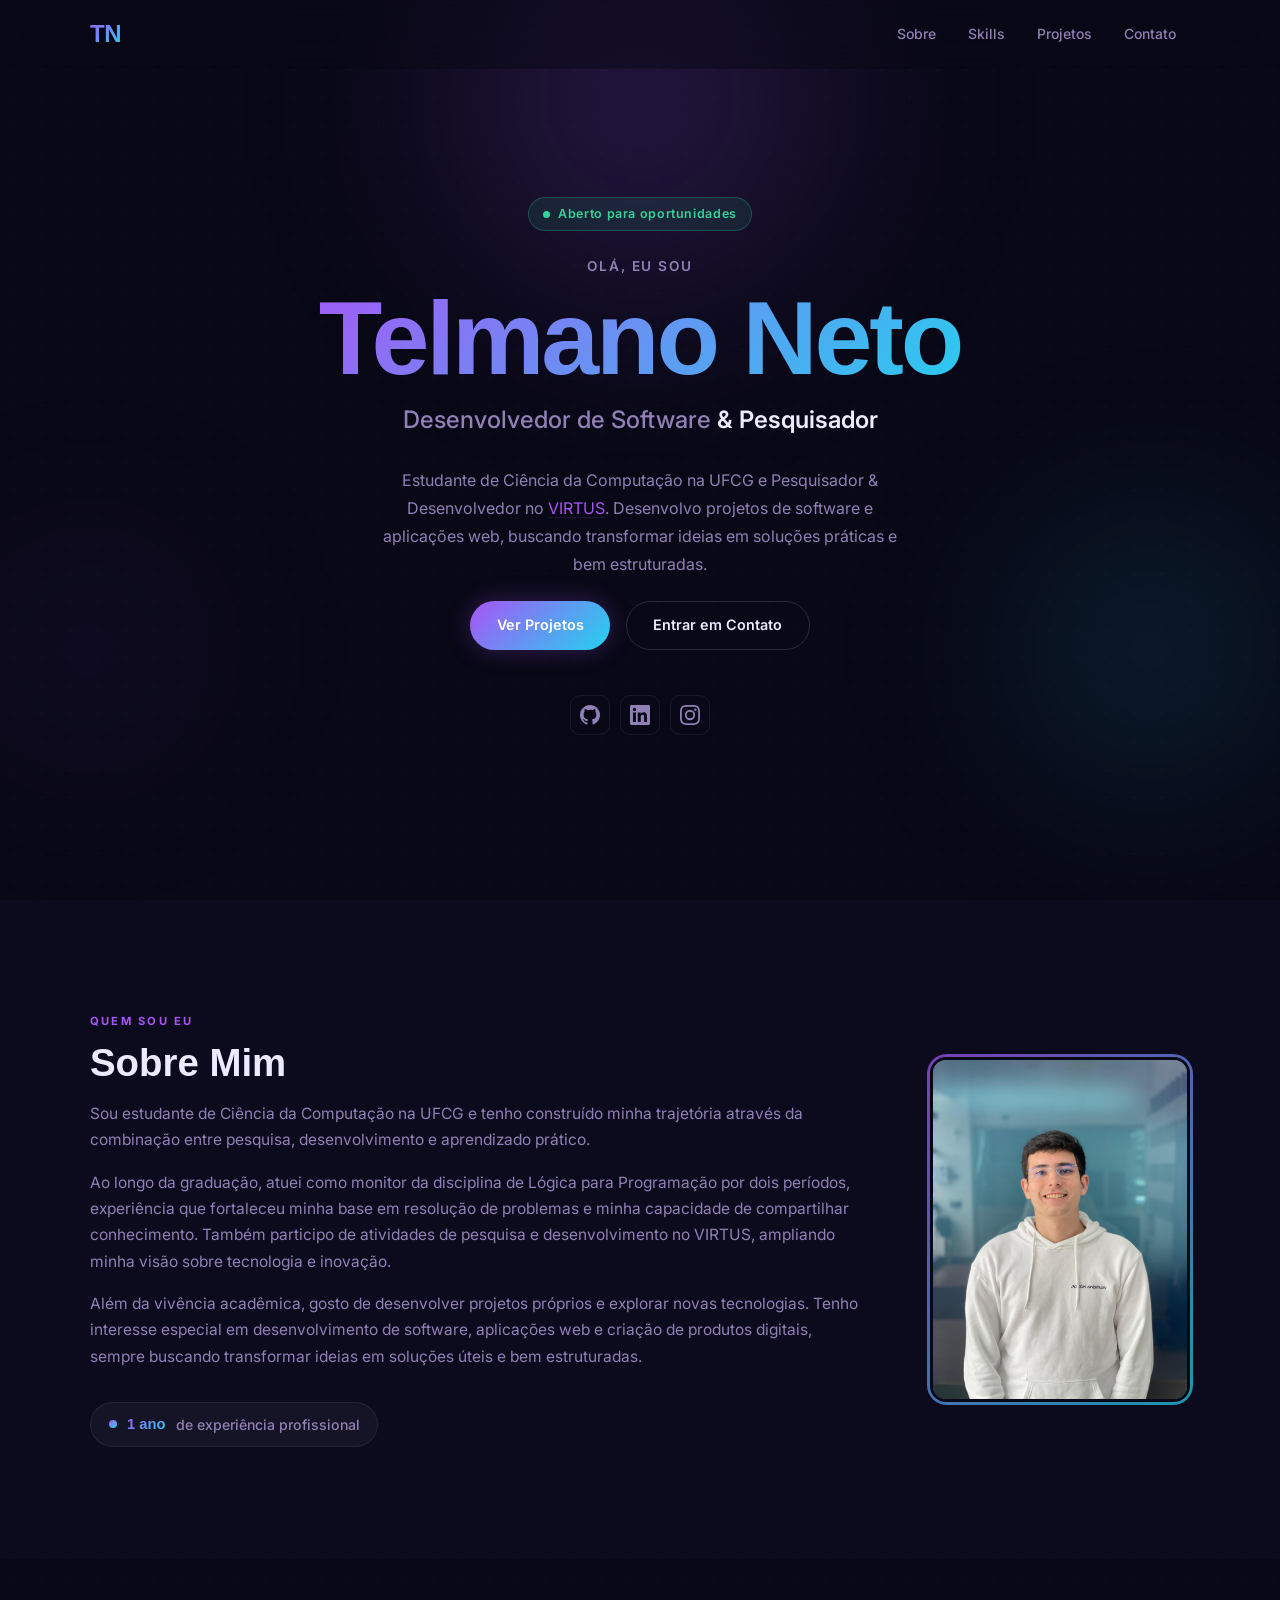
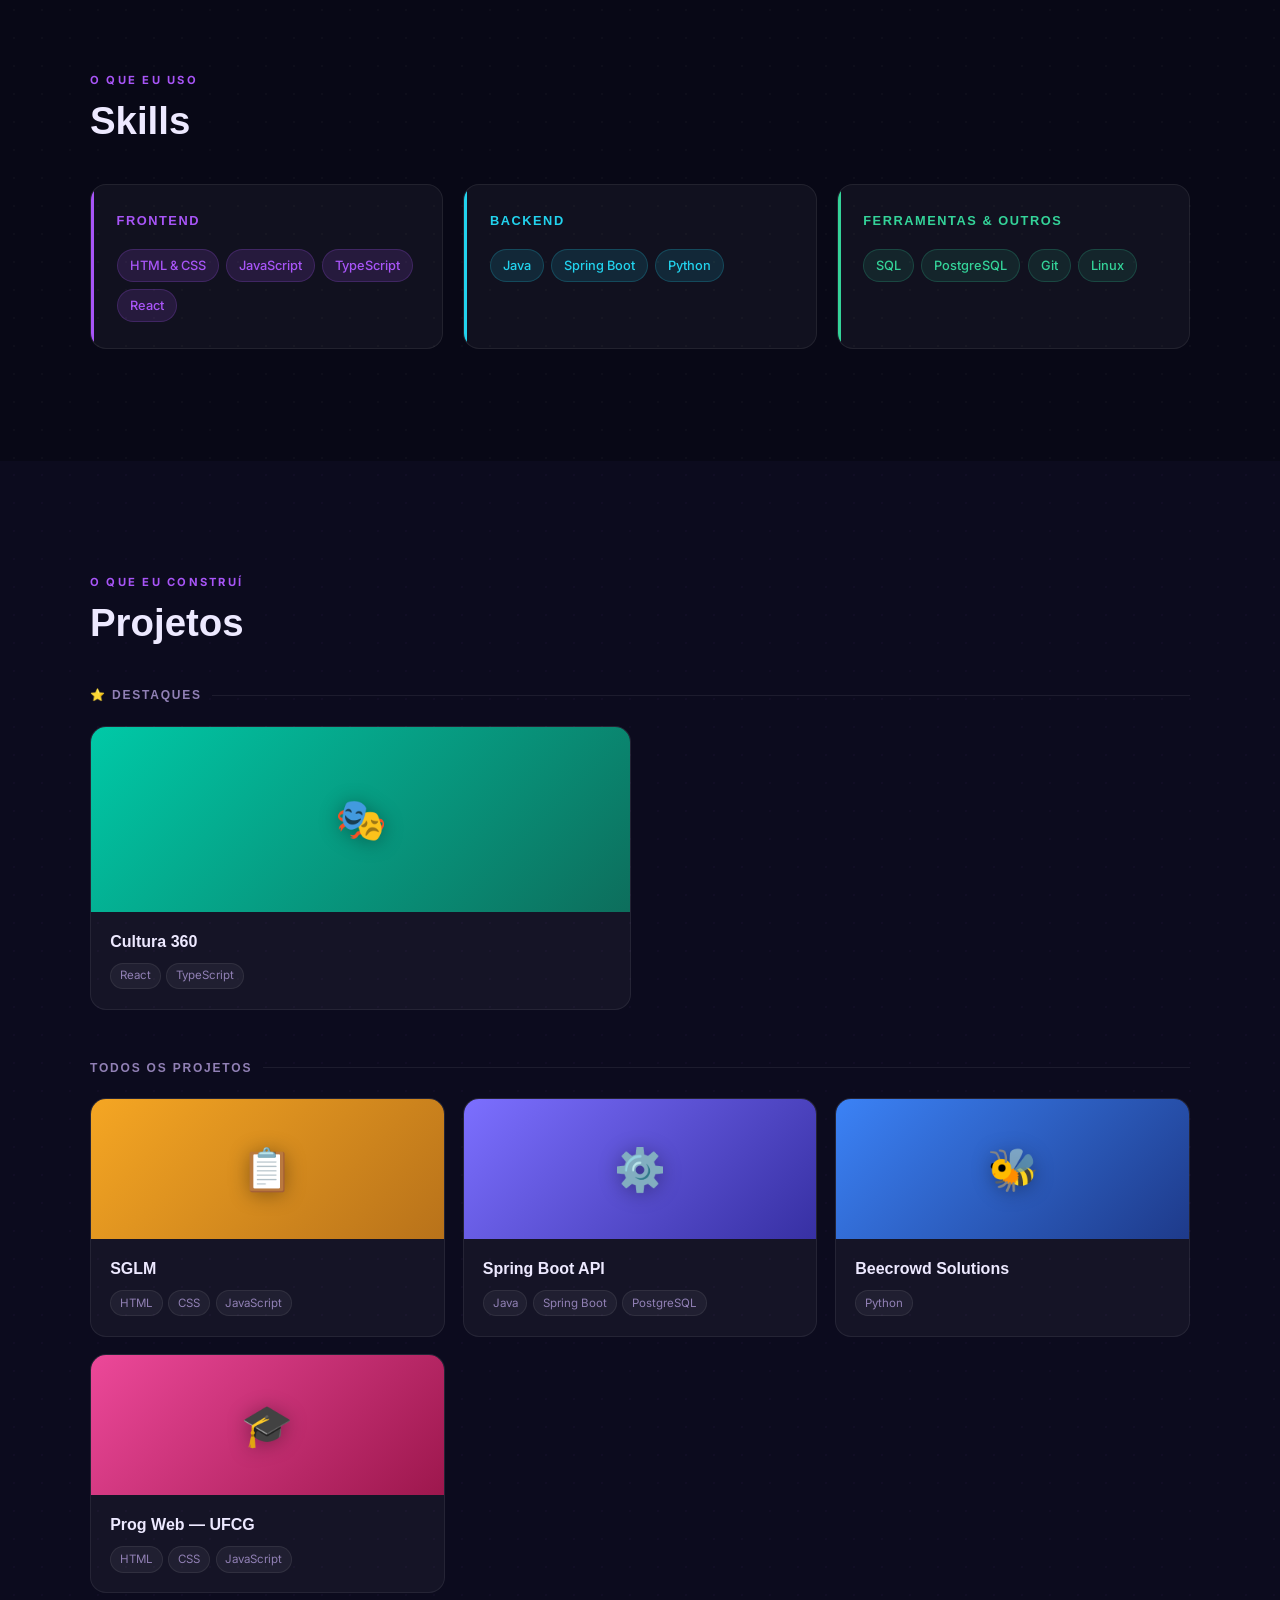
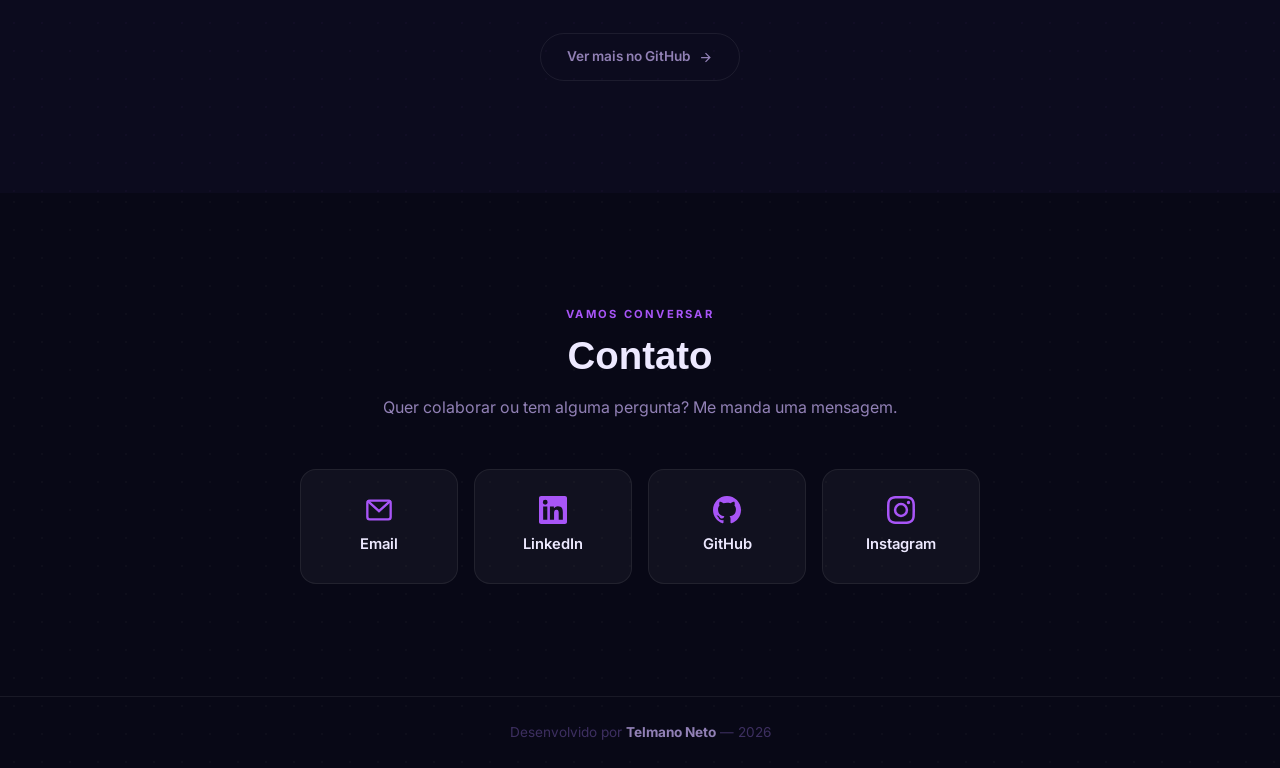
==== index.html @ 38054636 "feat: favicon SVG com gradiente TN + ajustes de conteúdo - Adiciona favicon.svg com "TN" em gradient" ====
<!DOCTYPE html>
<html lang="pt-BR">
<head>
  <meta charset="UTF-8" />
  <meta name="viewport" content="width=device-width, initial-scale=1.0" />
  <title>Telmano Neto | Dev</title>
  <link rel="preconnect" href="https://fonts.googleapis.com" />
  <link rel="preconnect" href="https://fonts.gstatic.com" crossorigin />
  <link href="https://fonts.googleapis.com/css2?family=Inter:wght@400;500;600&display=swap" rel="stylesheet" />
  <link href="https://api.fontshare.com/v2/css?f[]=clash-display@600,700&display=swap" rel="stylesheet" />
  <link rel="icon" type="image/svg+xml" href="assets/favicon.svg" />
  <link rel="stylesheet" href="css/style.css" />
</head>
<body>

  <!-- HEADER / NAV -->
  <header class="header" id="header">
    <nav class="nav container">
      <a href="#hero" class="nav__logo">TN</a>
      <ul class="nav__links">
        <li><a href="#about">Sobre</a></li>
        <li><a href="#skills">Skills</a></li>
        <li><a href="#projects">Projetos</a></li>
        <li><a href="#contact">Contato</a></li>
      </ul>
      <button class="nav__toggle" id="nav-toggle" aria-label="Abrir menu">
        <span></span>
        <span></span>
        <span></span>
      </button>
    </nav>
  </header>

  <!-- HERO -->
  <section class="hero" id="hero">
    <div class="hero__decoration">
      <div class="orb orb--1"></div>
      <div class="orb orb--2"></div>
      <div class="orb orb--3"></div>
    </div>
    <div class="container hero__content">
      <div class="hero__badge">
        <span class="badge__dot"></span>
        Aberto para oportunidades
      </div>
      <p class="hero__greeting">Olá, eu sou</p>
      <h1 class="hero__name">Telmano Neto</h1>
      <h2 class="hero__role">Desenvolvedor de Software <span class="highlight">&amp; Pesquisador</span></h2>
      <div class="hero__bio">
        <p>Estudante de Ciência da Computação na UFCG e Pesquisador &amp; Desenvolvedor no <a href="https://www.virtus.ufcg.edu.br/en/" target="_blank" rel="noopener">VIRTUS</a>. Desenvolvo projetos de software e aplicações web, buscando transformar ideias em soluções práticas e bem estruturadas.</p>
      </div>
<div class="hero__actions">
        <a href="#projects" class="btn btn--primary">Ver Projetos</a>
        <a href="#contact" class="btn btn--ghost">Entrar em Contato</a>
      </div>
      <div class="hero__social">
        <a href="https://github.com/TelmanoNeto" target="_blank" rel="noopener" aria-label="GitHub">
          <svg viewBox="0 0 24 24" fill="currentColor" width="20" height="20"><path d="M12 0C5.374 0 0 5.373 0 12c0 5.302 3.438 9.8 8.207 11.387.599.111.793-.261.793-.577v-2.234c-3.338.726-4.033-1.416-4.033-1.416-.546-1.387-1.333-1.756-1.333-1.756-1.089-.745.083-.729.083-.729 1.205.084 1.839 1.237 1.839 1.237 1.07 1.834 2.807 1.304 3.492.997.107-.775.418-1.305.762-1.604-2.665-.305-5.467-1.334-5.467-5.931 0-1.311.469-2.381 1.236-3.221-.124-.303-.535-1.524.117-3.176 0 0 1.008-.322 3.301 1.23A11.509 11.509 0 0112 5.803c1.02.005 2.047.138 3.006.404 2.291-1.552 3.297-1.23 3.297-1.23.653 1.653.242 2.874.118 3.176.77.84 1.235 1.911 1.235 3.221 0 4.609-2.807 5.624-5.479 5.921.43.372.823 1.102.823 2.222v3.293c0 .319.192.694.801.576C20.566 21.797 24 17.3 24 12c0-6.627-5.373-12-12-12z"/></svg>
        </a>
        <a href="https://linkedin.com/in/telmano-leite-japiass%C3%BA-neto-867205284" target="_blank" rel="noopener" aria-label="LinkedIn">
          <svg viewBox="0 0 24 24" fill="currentColor" width="20" height="20"><path d="M20.447 20.452h-3.554v-5.569c0-1.328-.027-3.037-1.852-3.037-1.853 0-2.136 1.445-2.136 2.939v5.667H9.351V9h3.414v1.561h.046c.477-.9 1.637-1.85 3.37-1.85 3.601 0 4.267 2.37 4.267 5.455v6.286zM5.337 7.433a2.062 2.062 0 01-2.063-2.065 2.064 2.064 0 112.063 2.065zm1.782 13.019H3.555V9h3.564v11.452zM22.225 0H1.771C.792 0 0 .774 0 1.729v20.542C0 23.227.792 24 1.771 24h20.451C23.2 24 24 23.227 24 22.271V1.729C24 .774 23.2 0 22.222 0h.003z"/></svg>
        </a>
        <a href="https://instagram.com/telmanoo_" target="_blank" rel="noopener" aria-label="Instagram">
          <svg viewBox="0 0 24 24" fill="currentColor" width="20" height="20"><path d="M12 2.163c3.204 0 3.584.012 4.85.07 3.252.148 4.771 1.691 4.919 4.919.058 1.265.069 1.645.069 4.849 0 3.205-.012 3.584-.069 4.849-.149 3.225-1.664 4.771-4.919 4.919-1.266.058-1.644.07-4.85.07-3.204 0-3.584-.012-4.849-.07-3.26-.149-4.771-1.699-4.919-4.92-.058-1.265-.07-1.644-.07-4.849 0-3.204.013-3.583.07-4.849.149-3.227 1.664-4.771 4.919-4.919 1.266-.057 1.645-.069 4.849-.069zM12 0C8.741 0 8.333.014 7.053.072 2.695.272.273 2.69.073 7.052.014 8.333 0 8.741 0 12c0 3.259.014 3.668.072 4.948.2 4.358 2.618 6.78 6.98 6.98C8.333 23.986 8.741 24 12 24c3.259 0 3.668-.014 4.948-.072 4.354-.2 6.782-2.618 6.979-6.98.059-1.28.073-1.689.073-4.948 0-3.259-.014-3.667-.072-4.947-.196-4.354-2.617-6.78-6.979-6.98C15.668.014 15.259 0 12 0zm0 5.838a6.162 6.162 0 100 12.324 6.162 6.162 0 000-12.324zM12 16a4 4 0 110-8 4 4 0 010 8zm6.406-11.845a1.44 1.44 0 100 2.881 1.44 1.44 0 000-2.881z"/></svg>
        </a>
      </div>
    </div>
  </section>

  <!-- ABOUT -->
  <section class="section section--alt" id="about">
    <div class="container">
      <div class="about__grid">
        <div class="about__text fade-up">
          <span class="section__label">Quem sou eu</span>
          <h2 class="section__title">Sobre Mim</h2>
          <p>Sou estudante de Ciência da Computação na UFCG e tenho construído minha trajetória através da combinação entre pesquisa, desenvolvimento e aprendizado prático.</p>
          <p>Ao longo da graduação, atuei como monitor da disciplina de Lógica para Programação por dois períodos, experiência que fortaleceu minha base em resolução de problemas e minha capacidade de compartilhar conhecimento. Também participo de atividades de pesquisa e desenvolvimento no VIRTUS, ampliando minha visão sobre tecnologia e inovação.</p>
          <p>Além da vivência acadêmica, gosto de desenvolver projetos próprios e explorar novas tecnologias. Tenho interesse especial em desenvolvimento de software, aplicações web e criação de produtos digitais, sempre buscando transformar ideias em soluções úteis e bem estruturadas.</p>
          <div class="about__stats">
            <div class="stat">
              <span class="stat__dot"></span>
              <span class="stat__number">1 ano</span>
              <span class="stat__label">de experiência profissional</span>
            </div>
          </div>
        </div>
        <div class="about__img-wrapper fade-up">
          <img src="assets/Telmano Neto.jpeg" alt="Telmano Neto" />
        </div>
      </div>
    </div>
  </section>

  <!-- SKILLS -->
  <section class="section" id="skills">
    <div class="container">
      <span class="section__label fade-up">O que eu uso</span>
      <h2 class="section__title fade-up">Skills</h2>
      <div class="skills__grid">
        <div class="skill-group fade-up">
          <h3 class="skill-group__title">Frontend</h3>
          <ul class="skill-list">
            <li class="skill-tag">HTML &amp; CSS</li>
            <li class="skill-tag">JavaScript</li>
            <li class="skill-tag">TypeScript</li>
            <li class="skill-tag">React</li>
          </ul>
        </div>
        <div class="skill-group fade-up">
          <h3 class="skill-group__title">Backend</h3>
          <ul class="skill-list">
            <li class="skill-tag">Java</li>
            <li class="skill-tag">Spring Boot</li>
            <li class="skill-tag">Python</li>
          </ul>
        </div>
        <div class="skill-group fade-up">
          <h3 class="skill-group__title">Ferramentas &amp; Outros</h3>
          <ul class="skill-list">
            <li class="skill-tag">SQL</li>
            <li class="skill-tag">PostgreSQL</li>
            <li class="skill-tag">Git</li>
            <li class="skill-tag">Linux</li>
          </ul>
        </div>
      </div>
    </div>
  </section>

  <!-- PROJECTS -->
  <section class="section section--alt" id="projects">
    <div class="container">
      <span class="section__label fade-up">O que eu construí</span>
      <h2 class="section__title fade-up">Projetos</h2>

      <div class="projects__block fade-up">
        <h3 class="projects__block-title">⭐ Destaques</h3>
        <div class="projects__grid projects__grid--featured" id="featured-projects"></div>
      </div>

      <div class="projects__block fade-up">
        <h3 class="projects__block-title">Todos os projetos</h3>
        <div class="projects__grid" id="all-projects"></div>
      </div>

      <div class="projects__more fade-up">
        <a href="https://github.com/TelmanoNeto" target="_blank" rel="noopener" class="btn btn--outline">
          Ver mais no GitHub
          <svg viewBox="0 0 24 24" fill="none" stroke="currentColor" stroke-width="2" width="15" height="15"><path d="M5 12h14M12 5l7 7-7 7"/></svg>
        </a>
      </div>
    </div>
  </section>

  <!-- MODAL -->
  <dialog class="modal" id="modal" aria-labelledby="modal-cover-title">
    <button class="modal__close" id="modal-close" aria-label="Fechar">
      <svg viewBox="0 0 24 24" fill="none" stroke="currentColor" stroke-width="2.5" width="18" height="18"><line x1="18" y1="6" x2="6" y2="18"/><line x1="6" y1="6" x2="18" y2="18"/></svg>
    </button>
    <div class="modal__cover" id="modal-cover"></div>
    <div class="modal__body">
      <p class="modal__desc" id="modal-desc"></p>
      <ul class="modal__tags" id="modal-tags"></ul>
      <div class="modal__links" id="modal-links"></div>
    </div>
  </dialog>

  <!-- CONTACT -->
  <section class="section" id="contact">
    <div class="container">
      <div class="contact__wrapper">
        <span class="section__label fade-up">Vamos conversar</span>
        <h2 class="section__title fade-up">Contato</h2>
        <p class="section__subtitle fade-up">Quer colaborar ou tem alguma pergunta? Me manda uma mensagem.</p>
        <div class="contact__grid">

          <a class="contact-card fade-up" href="mailto:telmanoneto@gmail.com">
            <svg viewBox="0 0 24 24" fill="none" stroke="currentColor" stroke-width="2" width="28" height="28"><rect x="2" y="4" width="20" height="16" rx="2"/><polyline points="2,4 12,13 22,4"/></svg>
            <span>Email</span>
          </a>

          <a class="contact-card fade-up" href="https://linkedin.com/in/telmano-leite-japiass%C3%BA-neto-867205284" target="_blank" rel="noopener">
            <svg viewBox="0 0 24 24" fill="currentColor" width="28" height="28"><path d="M20.447 20.452h-3.554v-5.569c0-1.328-.027-3.037-1.852-3.037-1.853 0-2.136 1.445-2.136 2.939v5.667H9.351V9h3.414v1.561h.046c.477-.9 1.637-1.85 3.37-1.85 3.601 0 4.267 2.37 4.267 5.455v6.286zM5.337 7.433a2.062 2.062 0 01-2.063-2.065 2.064 2.064 0 112.063 2.065zm1.782 13.019H3.555V9h3.564v11.452zM22.225 0H1.771C.792 0 0 .774 0 1.729v20.542C0 23.227.792 24 1.771 24h20.451C23.2 24 24 23.227 24 22.271V1.729C24 .774 23.2 0 22.222 0h.003z"/></svg>
            <span>LinkedIn</span>
          </a>

          <a class="contact-card fade-up" href="https://github.com/TelmanoNeto" target="_blank" rel="noopener">
            <svg viewBox="0 0 24 24" fill="currentColor" width="28" height="28"><path d="M12 0C5.374 0 0 5.373 0 12c0 5.302 3.438 9.8 8.207 11.387.599.111.793-.261.793-.577v-2.234c-3.338.726-4.033-1.416-4.033-1.416-.546-1.387-1.333-1.756-1.333-1.756-1.089-.745.083-.729.083-.729 1.205.084 1.839 1.237 1.839 1.237 1.07 1.834 2.807 1.304 3.492.997.107-.775.418-1.305.762-1.604-2.665-.305-5.467-1.334-5.467-5.931 0-1.311.469-2.381 1.236-3.221-.124-.303-.535-1.524.117-3.176 0 0 1.008-.322 3.301 1.23A11.509 11.509 0 0112 5.803c1.02.005 2.047.138 3.006.404 2.291-1.552 3.297-1.23 3.297-1.23.653 1.653.242 2.874.118 3.176.77.84 1.235 1.911 1.235 3.221 0 4.609-2.807 5.624-5.479 5.921.43.372.823 1.102.823 2.222v3.293c0 .319.192.694.801.576C20.566 21.797 24 17.3 24 12c0-6.627-5.373-12-12-12z"/></svg>
            <span>GitHub</span>
          </a>

          <a class="contact-card fade-up" href="https://instagram.com/telmanoo_" target="_blank" rel="noopener">
            <svg viewBox="0 0 24 24" fill="currentColor" width="28" height="28"><path d="M12 2.163c3.204 0 3.584.012 4.85.07 3.252.148 4.771 1.691 4.919 4.919.058 1.265.069 1.645.069 4.849 0 3.205-.012 3.584-.069 4.849-.149 3.225-1.664 4.771-4.919 4.919-1.266.058-1.644.07-4.85.07-3.204 0-3.584-.012-4.849-.07-3.26-.149-4.771-1.699-4.919-4.92-.058-1.265-.07-1.644-.07-4.849 0-3.204.013-3.583.07-4.849.149-3.227 1.664-4.771 4.919-4.919 1.266-.057 1.645-.069 4.849-.069zM12 0C8.741 0 8.333.014 7.053.072 2.695.272.273 2.69.073 7.052.014 8.333 0 8.741 0 12c0 3.259.014 3.668.072 4.948.2 4.358 2.618 6.78 6.98 6.98C8.333 23.986 8.741 24 12 24c3.259 0 3.668-.014 4.948-.072 4.354-.2 6.782-2.618 6.979-6.98.059-1.28.073-1.689.073-4.948 0-3.259-.014-3.667-.072-4.947-.196-4.354-2.617-6.78-6.979-6.98C15.668.014 15.259 0 12 0zm0 5.838a6.162 6.162 0 100 12.324 6.162 6.162 0 000-12.324zM12 16a4 4 0 110-8 4 4 0 010 8zm6.406-11.845a1.44 1.44 0 100 2.881 1.44 1.44 0 000-2.881z"/></svg>
            <span>Instagram</span>
          </a>

        </div>
      </div>
    </div>
  </section>

  <!-- FOOTER -->
  <footer class="footer">
    <div class="container">
      <p>Desenvolvido por <strong>Telmano Neto</strong> &mdash; <span id="year"></span></p>
    </div>
  </footer>

  <script type="module" src="js/main.js"></script>
</body>
</html>
---- css/style.css ----
@import 'base.css';
@import 'components.css';
@import 'nav.css';
@import 'hero.css';
@import 'about.css';
@import 'skills.css';
@import 'projects.css';
@import 'contact.css';
@import 'animations.css';
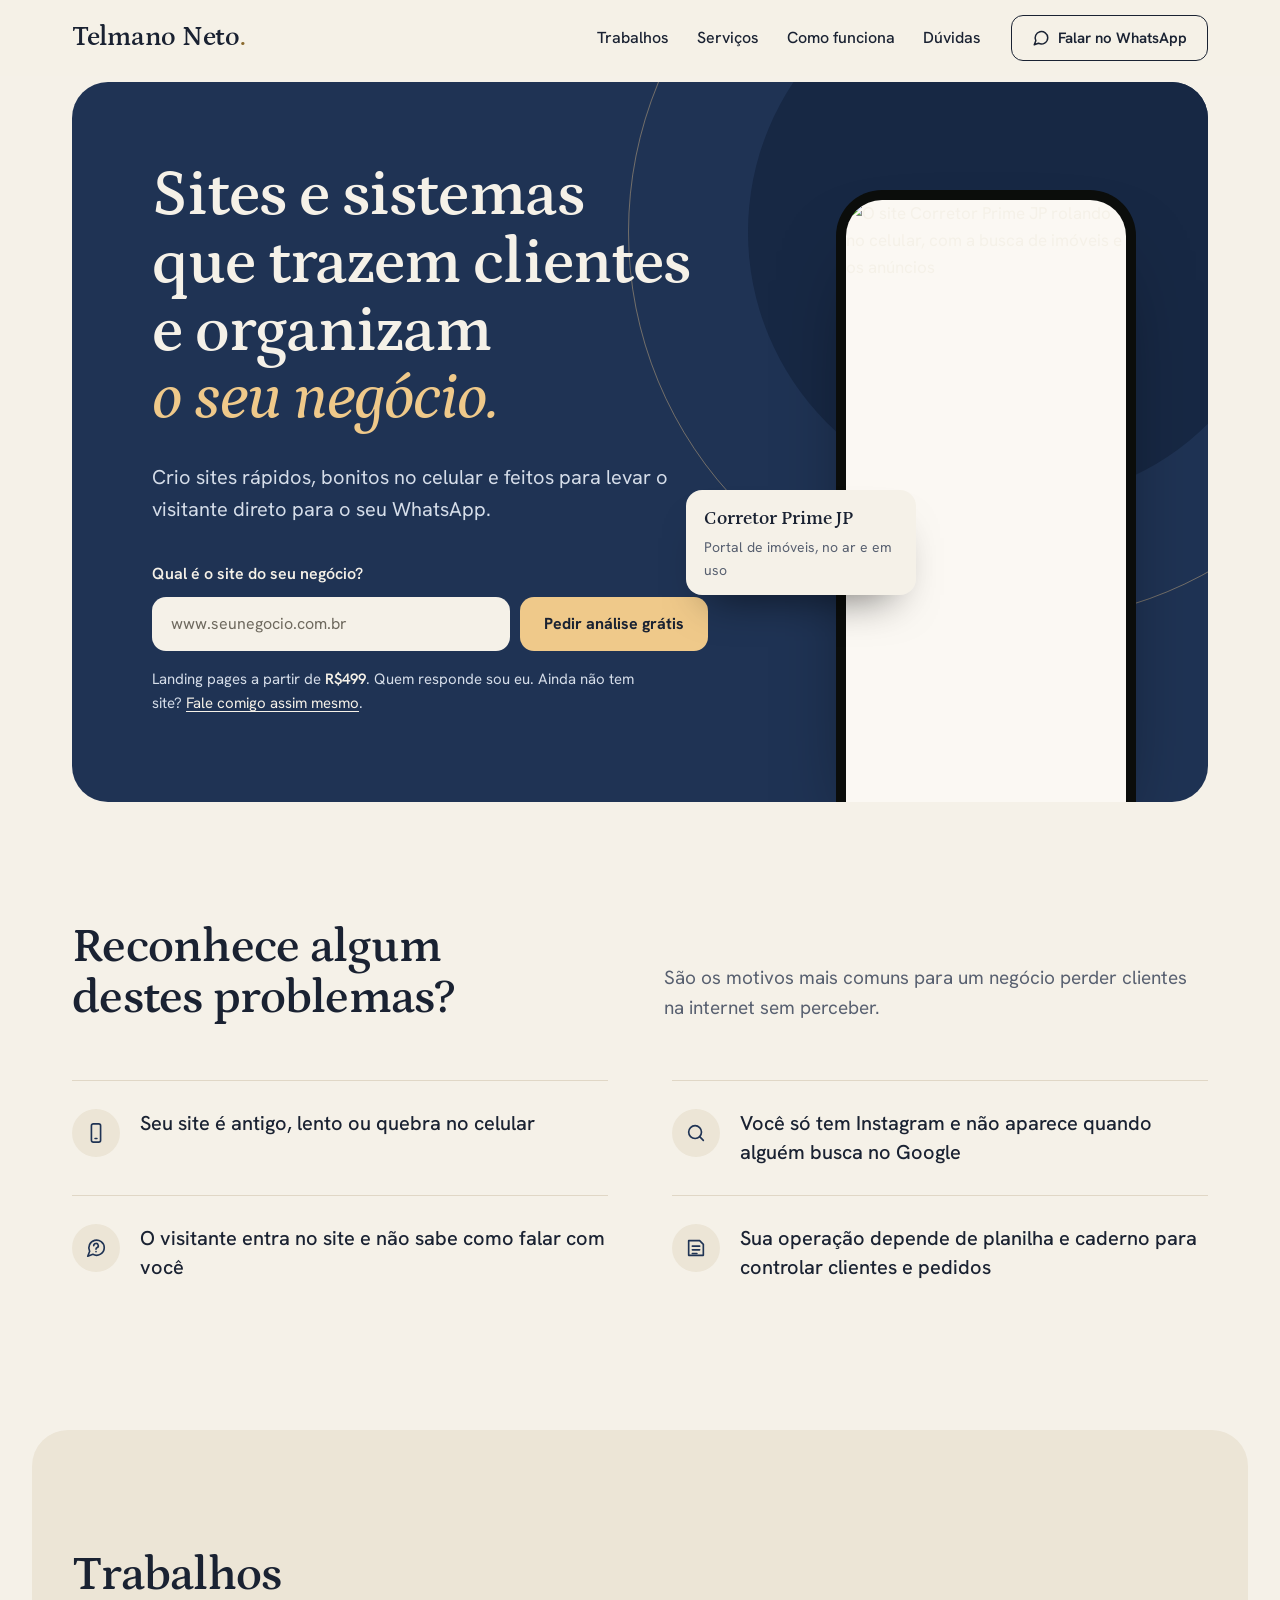
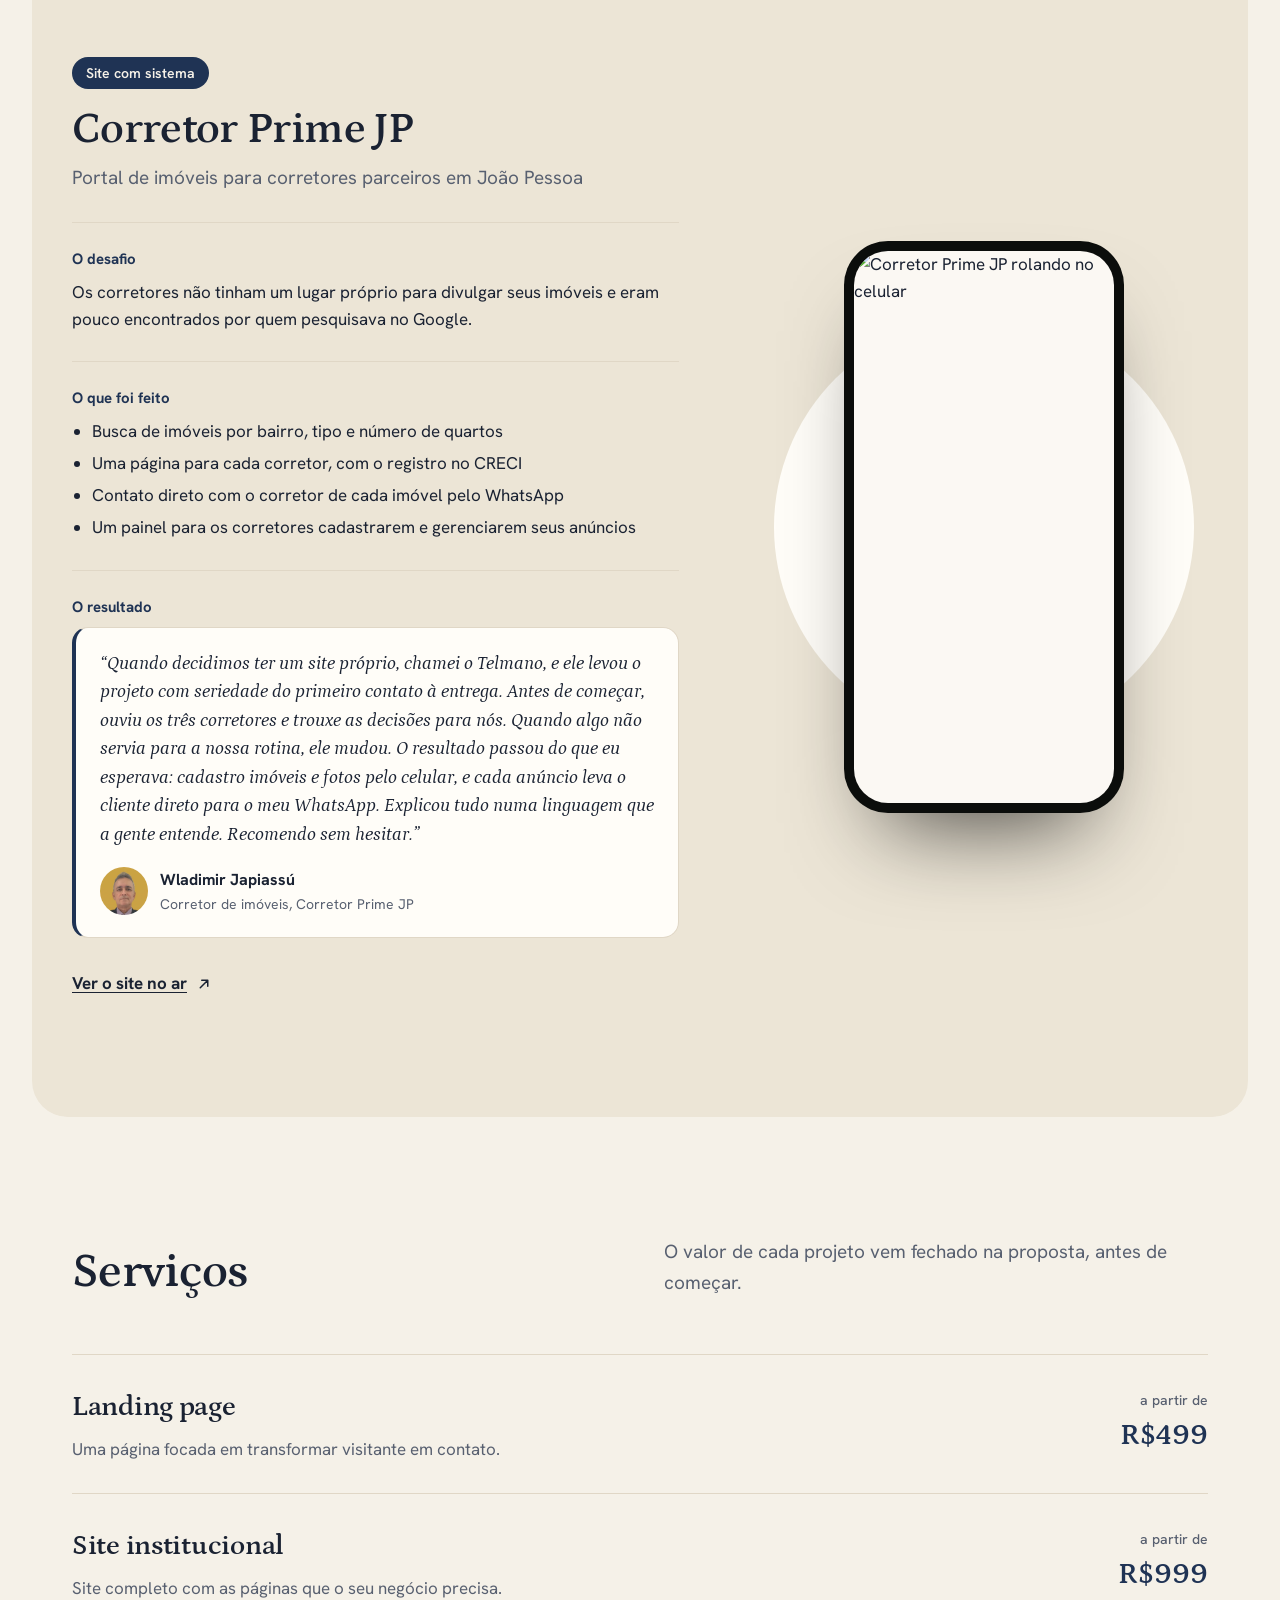
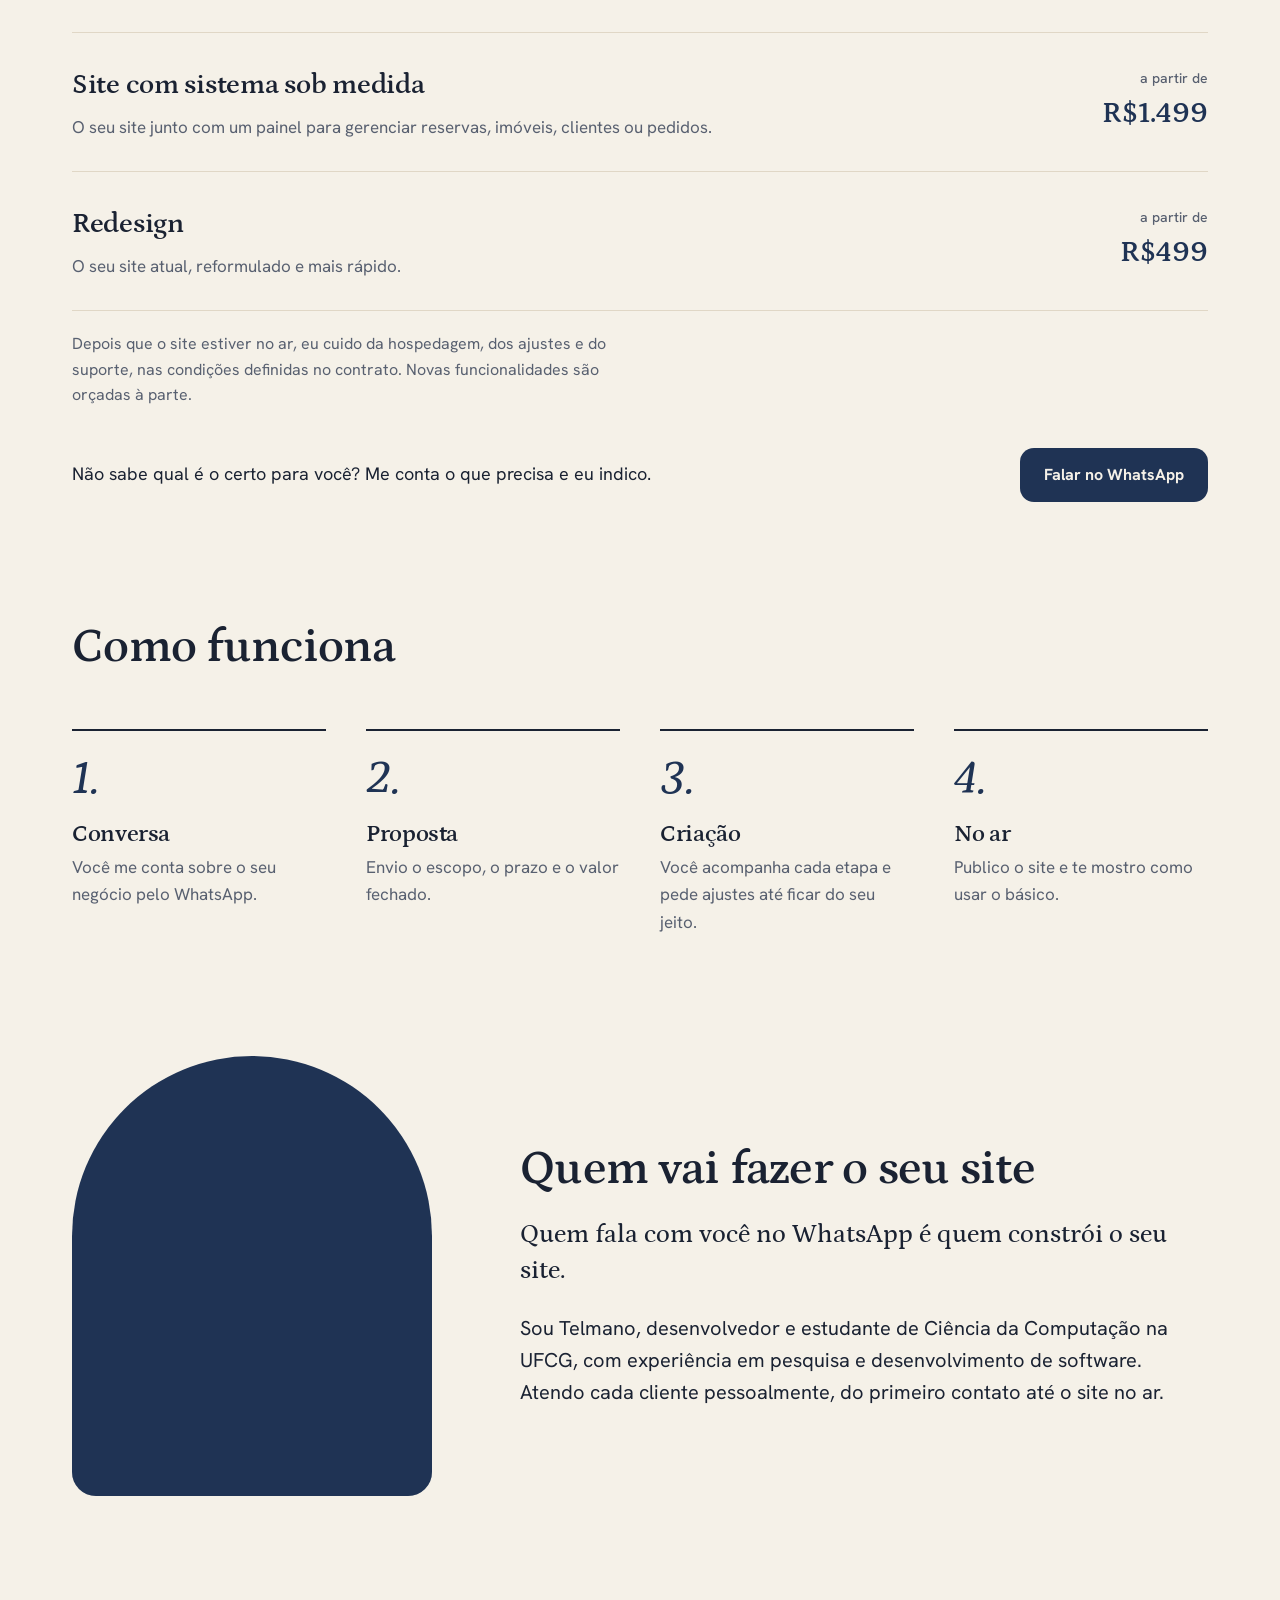
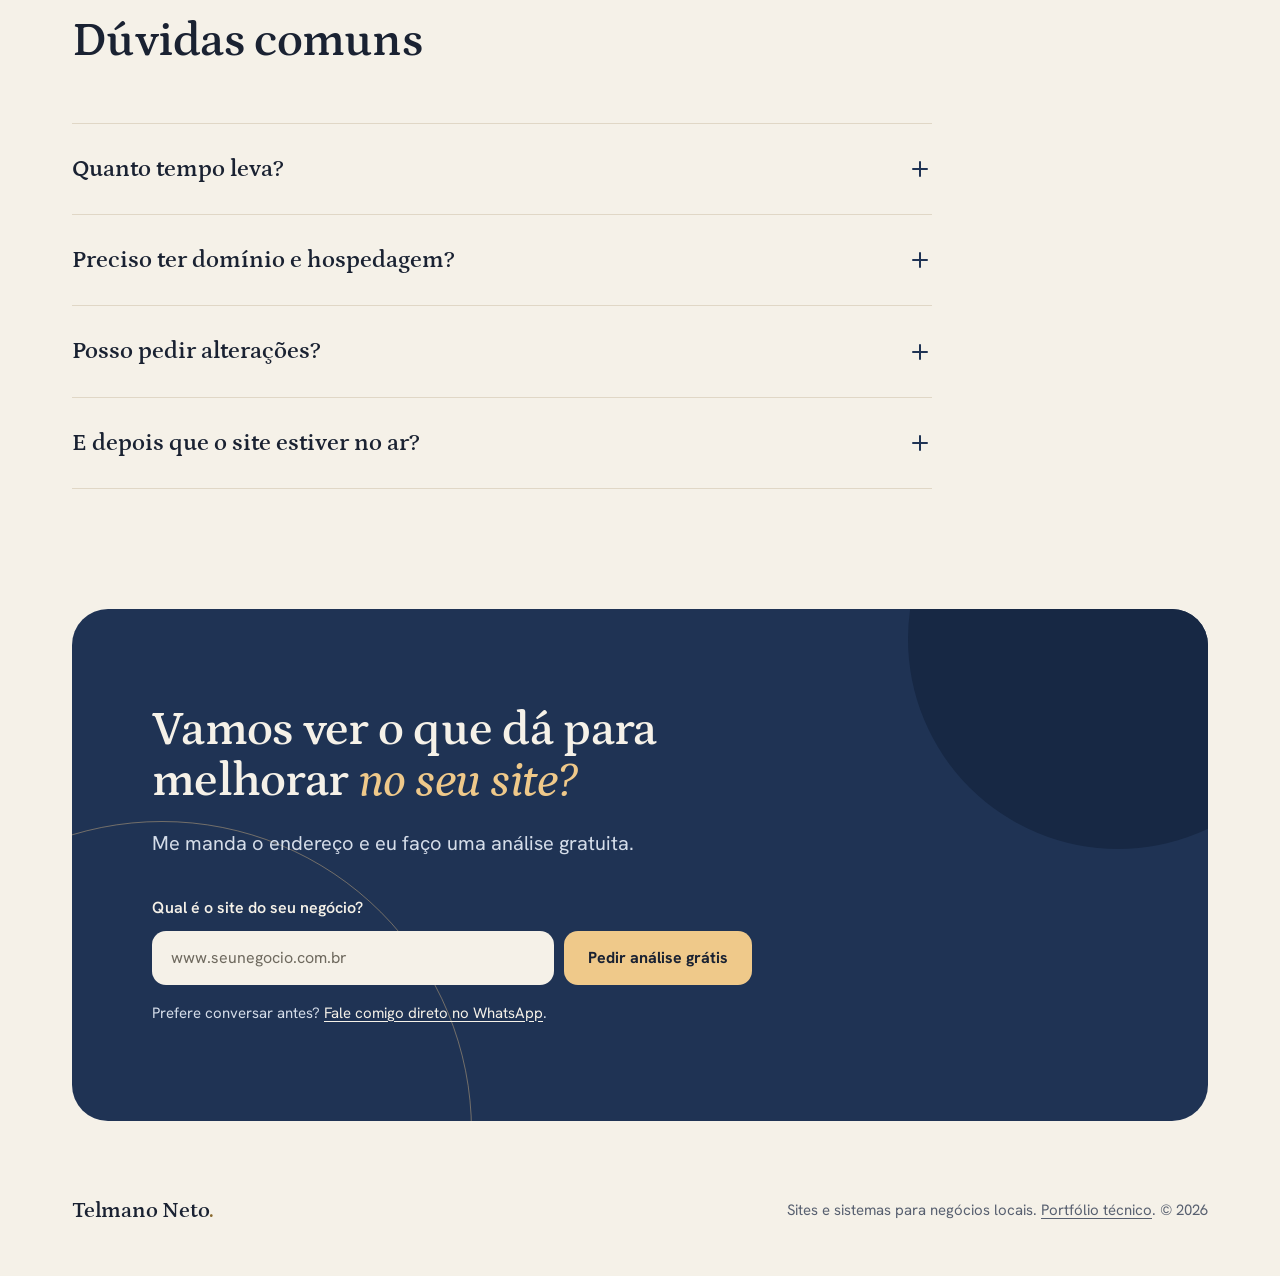
==== commit 4d528a8f: "feat: depoimento de Wladimir Japiassú no case do Corretor Prime JP Troca o placeholder pelo depoimen" ====
--- a/index.html
+++ b/index.html
@@ -1,212 +1,216 @@
-<!DOCTYPE html>
+<!doctype html>
 <html lang="pt-BR">
 <head>
-  <meta charset="UTF-8" />
-  <meta name="viewport" content="width=device-width, initial-scale=1.0" />
-  <title>Telmano Neto | Dev</title>
-  <link rel="preconnect" href="https://fonts.googleapis.com" />
-  <link rel="preconnect" href="https://fonts.gstatic.com" crossorigin />
-  <link href="https://fonts.googleapis.com/css2?family=Inter:wght@400;500;600&display=swap" rel="stylesheet" />
-  <link href="https://api.fontshare.com/v2/css?f[]=clash-display@600,700&display=swap" rel="stylesheet" />
-  <link rel="icon" type="image/svg+xml" href="assets/favicon.svg" />
-  <link rel="stylesheet" href="css/style.css" />
+  <meta charset="utf-8">
+  <meta name="viewport" content="width=device-width, initial-scale=1">
+  <title>Telmano Neto | Sites e sistemas para negócios locais</title>
+  <meta name="description" content="Sites rápidos, bonitos no celular e feitos para levar o visitante direto para o seu WhatsApp. Landing pages a partir de R$499.">
+  <meta property="og:title" content="Telmano Neto | Sites e sistemas para negócios locais">
+  <meta property="og:description" content="Sites rápidos, bonitos no celular e feitos para levar o visitante direto para o seu WhatsApp. Landing pages a partir de R$499.">
+  <meta name="theme-color" content="#1F3354">
+  <link rel="icon" type="image/png" sizes="32x32" href="/assets/favicon-32.png">
+  <link rel="icon" type="image/svg+xml" href="/assets/favicon.svg">
+  <link rel="apple-touch-icon" href="/assets/apple-touch-icon.png">
+  <link rel="preconnect" href="https://fonts.googleapis.com">
+  <link rel="preconnect" href="https://fonts.gstatic.com" crossorigin="anonymous">
+  <link rel="stylesheet" href="https://fonts.googleapis.com/css2?family=Hanken+Grotesk:wght@400;500;600;700&amp;family=Petrona:ital,wght@0,500;0,600;1,500;1,600&amp;display=swap">
+  <link rel="stylesheet" href="/css/clientes.css">
 </head>
 <body>
-
-  <!-- HEADER / NAV -->
-  <header class="header" id="header">
-    <nav class="nav container">
-      <a href="#hero" class="nav__logo">TN</a>
-      <ul class="nav__links">
-        <li><a href="#about">Sobre</a></li>
-        <li><a href="#skills">Skills</a></li>
-        <li><a href="#projects">Projetos</a></li>
-        <li><a href="#contact">Contato</a></li>
-      </ul>
-      <button class="nav__toggle" id="nav-toggle" aria-label="Abrir menu">
-        <span></span>
-        <span></span>
-        <span></span>
-      </button>
-    </nav>
-  </header>
-
-  <!-- HERO -->
-  <section class="hero" id="hero">
-    <div class="hero__decoration">
-      <div class="orb orb--1"></div>
-      <div class="orb orb--2"></div>
-      <div class="orb orb--3"></div>
-    </div>
-    <div class="container hero__content">
-      <div class="hero__badge">
-        <span class="badge__dot"></span>
-        Aberto para oportunidades
+  <div class="pg">
+
+    <header class="top">
+      <div class="wrap top-in">
+        <a class="word" href="#inicio">Telmano Neto<span>.</span></a>
+        <nav class="nav" aria-label="Principal">
+          <div class="nav-links">
+            <a href="#trabalhos">Trabalhos</a>
+            <a href="#servicos">Serviços</a>
+            <a href="#como-funciona">Como funciona</a>
+            <a href="#duvidas">Dúvidas</a>
+          </div>
+          <a class="btn-line" href="#" data-wa="direto" target="_blank" rel="noopener">
+            <svg viewBox="0 0 24 24" fill="none" stroke="currentColor" stroke-width="2" stroke-linecap="round" stroke-linejoin="round" aria-hidden="true"><path d="M21 11.5a8.4 8.4 0 0 1-12.4 7.4L3 21l2.1-5.4A8.4 8.4 0 1 1 21 11.5z"></path></svg>
+            <span><span class="btn-pre">Falar no </span>WhatsApp</span>
+          </a>
+        </nav>
       </div>
-      <p class="hero__greeting">Olá, eu sou</p>
-      <h1 class="hero__name">Telmano Neto</h1>
-      <h2 class="hero__role">Desenvolvedor de Software <span class="highlight">&amp; Pesquisador</span></h2>
-      <div class="hero__bio">
-        <p>Estudante de Ciência da Computação na UFCG e Pesquisador &amp; Desenvolvedor no <a href="https://www.virtus.ufcg.edu.br/en/" target="_blank" rel="noopener">VIRTUS</a>. Desenvolvo projetos de software e aplicações web, buscando transformar ideias em soluções práticas e bem estruturadas.</p>
+    </header>
+
+    <main id="inicio">
+
+      <section class="hero">
+        <div class="wrap">
+          <div class="panel">
+            <span class="arc arc-line" aria-hidden="true"></span>
+            <span class="arc arc-fill" aria-hidden="true"></span>
+            <div class="hero-copy">
+              <h1>Sites e sistemas que trazem clientes e organizam <em>o seu negócio.</em></h1>
+              <p class="hero-lead">Crio sites rápidos, bonitos no celular e feitos para levar o visitante direto para o seu WhatsApp.</p>
+              <div class="ask">
+                <label for="site-hero">Qual é o site do seu negócio?</label>
+                <div class="ask-row">
+                  <input id="site-hero" type="text" inputmode="url" autocomplete="url" placeholder="www.seunegocio.com.br" data-site>
+                  <a class="btn-solid" href="#" data-wa="analise" target="_blank" rel="noopener">Pedir análise grátis</a>
+                </div>
+                <p class="ask-note">Landing pages a partir de <b>R$499</b>. Quem responde sou eu. Ainda não tem site? <a href="#" data-wa="direto" target="_blank" rel="noopener">Fale comigo assim mesmo</a>.</p>
+              </div>
+            </div>
+            <div class="device">
+              <div class="phone"><div class="screen"><img src="/assets/corretor-mobile-long.jpg" alt="O site Corretor Prime JP rolando no celular, com a busca de imóveis e os anúncios"></div></div>
+              <div class="tag"><b>Corretor Prime JP</b><span>Portal de imóveis, no ar e em uso</span></div>
+            </div>
+          </div>
+        </div>
+      </section>
+
+      <section class="sec" aria-labelledby="t-probs">
+        <div class="wrap">
+          <div class="sec-head reveal">
+            <h2 id="t-probs">Reconhece algum destes problemas?</h2>
+            <p>São os motivos mais comuns para um negócio perder clientes na internet sem perceber.</p>
+          </div>
+          <ul class="probs reveal">
+            <li><span class="ico"><svg viewBox="0 0 24 24" fill="none" stroke="currentColor" stroke-width="1.8" stroke-linecap="round" stroke-linejoin="round" aria-hidden="true"><rect x="7" y="2" width="10" height="20" rx="2"></rect><path d="M11 18h2"></path></svg></span>Seu site é antigo, lento ou quebra no celular</li>
+            <li><span class="ico"><svg viewBox="0 0 24 24" fill="none" stroke="currentColor" stroke-width="1.8" stroke-linecap="round" stroke-linejoin="round" aria-hidden="true"><circle cx="11" cy="11" r="7"></circle><path d="m20 20-4-4"></path></svg></span>Você só tem Instagram e não aparece quando alguém busca no Google</li>
+            <li><span class="ico"><svg viewBox="0 0 24 24" fill="none" stroke="currentColor" stroke-width="1.8" stroke-linecap="round" stroke-linejoin="round" aria-hidden="true"><path d="M21 11.5a8.4 8.4 0 0 1-12.4 7.4L3 21l2.1-5.4A8.4 8.4 0 1 1 21 11.5z"></path><path d="M9.5 9.5a2.5 2.5 0 1 1 3.5 2.3c-.6.3-1 .8-1 1.5"></path><path d="M12 16h.01"></path></svg></span>O visitante entra no site e não sabe como falar com você</li>
+            <li><span class="ico"><svg viewBox="0 0 24 24" fill="none" stroke="currentColor" stroke-width="1.8" stroke-linecap="round" stroke-linejoin="round" aria-hidden="true"><path d="M4 4h12l4 4v12H4z"></path><path d="M8 10h8M8 14h8M8 18h5"></path></svg></span>Sua operação depende de planilha e caderno para controlar clientes e pedidos</li>
+          </ul>
+        </div>
+      </section>
+
+      <section class="sec works-sec" id="trabalhos" aria-labelledby="t-works">
+        <div class="wrap">
+          <div class="sec-head solo reveal">
+            <h2 id="t-works">Trabalhos</h2>
+          </div>
+          <div class="works">
+
+            <article class="case reveal">
+              <div>
+                <span class="case-kind">Site com sistema</span>
+                <h3>Corretor Prime JP</h3>
+                <p class="case-sum">Portal de imóveis para corretores parceiros em João Pessoa</p>
+                <div class="case-block">
+                  <h4>O desafio</h4>
+                  <p>Os corretores não tinham um lugar próprio para divulgar seus imóveis e eram pouco encontrados por quem pesquisava no Google.</p>
+                </div>
+                <div class="case-block">
+                  <h4>O que foi feito</h4>
+                  <ul class="case-list">
+                    <li>Busca de imóveis por bairro, tipo e número de quartos</li><li>Uma página para cada corretor, com o registro no CRECI</li><li>Contato direto com o corretor de cada imóvel pelo WhatsApp</li><li>Um painel para os corretores cadastrarem e gerenciarem seus anúncios</li>
+                  </ul>
+                </div>
+                <div class="case-block">
+                  <h4>O resultado</h4>
+                  <figure class="quote">
+                    <blockquote>
+                      <p>“Quando decidimos ter um site próprio, chamei o Telmano, e ele levou o projeto com seriedade do primeiro contato à entrega. Antes de começar, ouviu os três corretores e trouxe as decisões para nós. Quando algo não servia para a nossa rotina, ele mudou. O resultado passou do que eu esperava: cadastro imóveis e fotos pelo celular, e cada anúncio leva o cliente direto para o meu WhatsApp. Explicou tudo numa linguagem que a gente entende. Recomendo sem hesitar.”</p>
+                    </blockquote>
+                    <figcaption>
+                      <img src="/assets/wladimir-japiassu.webp" alt="Foto de Wladimir Japiassú" width="48" height="48" loading="lazy">
+                      <span><b>Wladimir Japiassú</b>Corretor de imóveis, Corretor Prime JP</span>
+                    </figcaption>
+                  </figure>
+                </div>
+                <a class="case-link" href="https://corretorprimejp.com.br" target="_blank" rel="noopener">Ver o site no ar<svg viewBox="0 0 24 24" width="18" height="18" fill="none" stroke="currentColor" stroke-width="2" stroke-linecap="round" stroke-linejoin="round" aria-hidden="true"><path d="M7 17 17 7M9 7h8v8"></path></svg></a>
+              </div>
+              <div class="case-stage">
+                <div class="phone"><div class="screen"><img src="/assets/corretor-mobile-long.jpg" alt="Corretor Prime JP rolando no celular"></div></div>
+              </div>
+            </article>
+          </div>
+        </div>
+      </section>
+
+      <section class="sec" id="servicos" aria-labelledby="t-svc">
+        <div class="wrap">
+          <div class="sec-head reveal">
+            <h2 id="t-svc">Serviços</h2>
+            <p>O valor de cada projeto vem fechado na proposta, antes de começar.</p>
+          </div>
+          <ul class="svc reveal">
+            <li><span class="svc-name">Landing page</span><span class="svc-desc">Uma página focada em transformar visitante em contato.</span><span class="svc-price"><small>a partir de</small><span class="big">R$499</span></span></li>
+            <li><span class="svc-name">Site institucional</span><span class="svc-desc">Site completo com as páginas que o seu negócio precisa.</span><span class="svc-price"><small>a partir de</small><span class="big">R$999</span></span></li>
+            <li><span class="svc-name">Site com sistema sob medida</span><span class="svc-desc">O seu site junto com um painel para gerenciar reservas, imóveis, clientes ou pedidos.</span><span class="svc-price"><small>a partir de</small><span class="big">R$1.499</span></span></li>
+            <li><span class="svc-name">Redesign</span><span class="svc-desc">O seu site atual, reformulado e mais rápido.</span><span class="svc-price"><small>a partir de</small><span class="big">R$499</span></span></li>
+          </ul>
+          <p class="svc-note reveal">Depois que o site estiver no ar, eu cuido da hospedagem, dos ajustes e do suporte, nas condições definidas no contrato. Novas funcionalidades são orçadas à parte.</p>
+          <div class="svc-foot reveal">
+            <p>Não sabe qual é o certo para você? Me conta o que precisa e eu indico.</p>
+            <a class="btn-solid btn-dark" href="#" data-wa="direto" target="_blank" rel="noopener">Falar no WhatsApp</a>
+          </div>
+        </div>
+      </section>
+
+      <section class="sec sec-sem-topo" id="como-funciona" aria-labelledby="t-steps">
+        <div class="wrap">
+          <div class="sec-head solo reveal">
+            <h2 id="t-steps">Como funciona</h2>
+          </div>
+          <ol class="steps reveal">
+            <li><h3>Conversa</h3><p>Você me conta sobre o seu negócio pelo WhatsApp.</p></li>
+            <li><h3>Proposta</h3><p>Envio o escopo, o prazo e o valor fechado.</p></li>
+            <li><h3>Criação</h3><p>Você acompanha cada etapa e pede ajustes até ficar do seu jeito.</p></li>
+            <li><h3>No ar</h3><p>Publico o site e te mostro como usar o básico.</p></li>
+          </ol>
+        </div>
+      </section>
+
+      <section class="sec sec-sem-topo" aria-labelledby="t-about">
+        <div class="wrap about reveal">
+          <div class="arch"><img src="/assets/telmano.jpg" alt="Telmano Neto sorrindo, de moletom branco"></div>
+          <div class="about-text">
+            <h2 id="t-about">Quem vai fazer o seu site</h2>
+            <p class="lead-serif">Quem fala com você no WhatsApp é quem constrói o seu site.</p>
+            <p>Sou Telmano, desenvolvedor e estudante de Ciência da Computação na UFCG, com experiência em pesquisa e desenvolvimento de software. Atendo cada cliente pessoalmente, do primeiro contato até o site no ar.</p>
+          </div>
+        </div>
+      </section>
+
+      <section class="sec sec-sem-topo" id="duvidas" aria-labelledby="t-faq">
+        <div class="wrap">
+          <div class="sec-head solo reveal">
+            <h2 id="t-faq">Dúvidas comuns</h2>
+          </div>
+          <div class="faq reveal">
+            <details><summary>Quanto tempo leva?<svg viewBox="0 0 24 24" fill="none" stroke="currentColor" stroke-width="2" stroke-linecap="round" aria-hidden="true"><path d="M12 5v14M5 12h14"></path></svg></summary><p>Depende do tamanho do projeto. O prazo fica definido na proposta, antes de começar.</p></details>
+            <details><summary>Preciso ter domínio e hospedagem?<svg viewBox="0 0 24 24" fill="none" stroke="currentColor" stroke-width="2" stroke-linecap="round" aria-hidden="true"><path d="M12 5v14M5 12h14"></path></svg></summary><p>Não. Eu cuido disso para você.</p></details>
+            <details><summary>Posso pedir alterações?<svg viewBox="0 0 24 24" fill="none" stroke="currentColor" stroke-width="2" stroke-linecap="round" aria-hidden="true"><path d="M12 5v14M5 12h14"></path></svg></summary><p>Sim. Durante a criação você acompanha cada etapa e pede ajustes até o site ficar do jeito que você gosta.</p></details>
+            <details><summary>E depois que o site estiver no ar?<svg viewBox="0 0 24 24" fill="none" stroke="currentColor" stroke-width="2" stroke-linecap="round" aria-hidden="true"><path d="M12 5v14M5 12h14"></path></svg></summary><p>Eu continuo cuidando dele, com hospedagem, ajustes e suporte. As condições ficam definidas no contrato, de acordo com o tipo de site, e funcionalidades novas são orçadas à parte.</p></details>
+          </div>
+        </div>
+      </section>
+
+      <section class="end" aria-labelledby="t-end">
+        <div class="wrap">
+          <div class="panel reveal">
+            <span class="arc arc-line" aria-hidden="true"></span>
+            <span class="arc arc-fill" aria-hidden="true"></span>
+            <h2 id="t-end">Vamos ver o que dá para melhorar <em>no seu site?</em></h2>
+            <p class="end-lead">Me manda o endereço e eu faço uma análise gratuita.</p>
+            <div class="ask">
+              <label for="site-end">Qual é o site do seu negócio?</label>
+              <div class="ask-row">
+                <input id="site-end" type="text" inputmode="url" autocomplete="url" placeholder="www.seunegocio.com.br" data-site>
+                <a class="btn-solid" href="#" data-wa="analise" target="_blank" rel="noopener">Pedir análise grátis</a>
+              </div>
+              <p class="ask-note">Prefere conversar antes? <a href="#" data-wa="direto" target="_blank" rel="noopener">Fale comigo direto no WhatsApp</a>.</p>
+            </div>
+          </div>
+        </div>
+      </section>
+
+    </main>
+
+    <footer class="foot">
+      <div class="wrap foot-in">
+        <a class="word" href="#inicio">Telmano Neto<span>.</span></a>
+        <span>Sites e sistemas para negócios locais. <a class="link-discreto" href="https://portfolio.telmanoneto.com.br/">Portfólio técnico</a>. © 2026</span>
       </div>
-<div class="hero__actions">
-        <a href="#projects" class="btn btn--primary">Ver Projetos</a>
-        <a href="#contact" class="btn btn--ghost">Entrar em Contato</a>
-      </div>
-      <div class="hero__social">
-        <a href="https://github.com/TelmanoNeto" target="_blank" rel="noopener" aria-label="GitHub">
-          <svg viewBox="0 0 24 24" fill="currentColor" width="20" height="20"><path d="M12 0C5.374 0 0 5.373 0 12c0 5.302 3.438 9.8 8.207 11.387.599.111.793-.261.793-.577v-2.234c-3.338.726-4.033-1.416-4.033-1.416-.546-1.387-1.333-1.756-1.333-1.756-1.089-.745.083-.729.083-.729 1.205.084 1.839 1.237 1.839 1.237 1.07 1.834 2.807 1.304 3.492.997.107-.775.418-1.305.762-1.604-2.665-.305-5.467-1.334-5.467-5.931 0-1.311.469-2.381 1.236-3.221-.124-.303-.535-1.524.117-3.176 0 0 1.008-.322 3.301 1.23A11.509 11.509 0 0112 5.803c1.02.005 2.047.138 3.006.404 2.291-1.552 3.297-1.23 3.297-1.23.653 1.653.242 2.874.118 3.176.77.84 1.235 1.911 1.235 3.221 0 4.609-2.807 5.624-5.479 5.921.43.372.823 1.102.823 2.222v3.293c0 .319.192.694.801.576C20.566 21.797 24 17.3 24 12c0-6.627-5.373-12-12-12z"/></svg>
-        </a>
-        <a href="https://linkedin.com/in/telmano-leite-japiass%C3%BA-neto-867205284" target="_blank" rel="noopener" aria-label="LinkedIn">
-          <svg viewBox="0 0 24 24" fill="currentColor" width="20" height="20"><path d="M20.447 20.452h-3.554v-5.569c0-1.328-.027-3.037-1.852-3.037-1.853 0-2.136 1.445-2.136 2.939v5.667H9.351V9h3.414v1.561h.046c.477-.9 1.637-1.85 3.37-1.85 3.601 0 4.267 2.37 4.267 5.455v6.286zM5.337 7.433a2.062 2.062 0 01-2.063-2.065 2.064 2.064 0 112.063 2.065zm1.782 13.019H3.555V9h3.564v11.452zM22.225 0H1.771C.792 0 0 .774 0 1.729v20.542C0 23.227.792 24 1.771 24h20.451C23.2 24 24 23.227 24 22.271V1.729C24 .774 23.2 0 22.222 0h.003z"/></svg>
-        </a>
-        <a href="https://instagram.com/telmanoo_" target="_blank" rel="noopener" aria-label="Instagram">
-          <svg viewBox="0 0 24 24" fill="currentColor" width="20" height="20"><path d="M12 2.163c3.204 0 3.584.012 4.85.07 3.252.148 4.771 1.691 4.919 4.919.058 1.265.069 1.645.069 4.849 0 3.205-.012 3.584-.069 4.849-.149 3.225-1.664 4.771-4.919 4.919-1.266.058-1.644.07-4.85.07-3.204 0-3.584-.012-4.849-.07-3.26-.149-4.771-1.699-4.919-4.92-.058-1.265-.07-1.644-.07-4.849 0-3.204.013-3.583.07-4.849.149-3.227 1.664-4.771 4.919-4.919 1.266-.057 1.645-.069 4.849-.069zM12 0C8.741 0 8.333.014 7.053.072 2.695.272.273 2.69.073 7.052.014 8.333 0 8.741 0 12c0 3.259.014 3.668.072 4.948.2 4.358 2.618 6.78 6.98 6.98C8.333 23.986 8.741 24 12 24c3.259 0 3.668-.014 4.948-.072 4.354-.2 6.782-2.618 6.979-6.98.059-1.28.073-1.689.073-4.948 0-3.259-.014-3.667-.072-4.947-.196-4.354-2.617-6.78-6.979-6.98C15.668.014 15.259 0 12 0zm0 5.838a6.162 6.162 0 100 12.324 6.162 6.162 0 000-12.324zM12 16a4 4 0 110-8 4 4 0 010 8zm6.406-11.845a1.44 1.44 0 100 2.881 1.44 1.44 0 000-2.881z"/></svg>
-        </a>
-      </div>
-    </div>
-  </section>
-
-  <!-- ABOUT -->
-  <section class="section section--alt" id="about">
-    <div class="container">
-      <div class="about__grid">
-        <div class="about__text fade-up">
-          <span class="section__label">Quem sou eu</span>
-          <h2 class="section__title">Sobre Mim</h2>
-          <p>Sou estudante de Ciência da Computação na UFCG e tenho construído minha trajetória através da combinação entre pesquisa, desenvolvimento e aprendizado prático.</p>
-          <p>Ao longo da graduação, atuei como monitor da disciplina de Lógica para Programação por dois períodos, experiência que fortaleceu minha base em resolução de problemas e minha capacidade de compartilhar conhecimento. Também participo de atividades de pesquisa e desenvolvimento no VIRTUS, ampliando minha visão sobre tecnologia e inovação.</p>
-          <p>Além da vivência acadêmica, gosto de desenvolver projetos próprios e explorar novas tecnologias. Tenho interesse especial em desenvolvimento de software, aplicações web e criação de produtos digitais, sempre buscando transformar ideias em soluções úteis e bem estruturadas.</p>
-          <div class="about__stats">
-            <div class="stat">
-              <span class="stat__dot"></span>
-              <span class="stat__number">1 ano</span>
-              <span class="stat__label">de experiência profissional</span>
-            </div>
-          </div>
-        </div>
-        <div class="about__img-wrapper fade-up">
-          <img src="assets/Telmano Neto.jpeg" alt="Telmano Neto" />
-        </div>
-      </div>
-    </div>
-  </section>
-
-  <!-- SKILLS -->
-  <section class="section" id="skills">
-    <div class="container">
-      <span class="section__label fade-up">O que eu uso</span>
-      <h2 class="section__title fade-up">Skills</h2>
-      <div class="skills__grid">
-        <div class="skill-group fade-up">
-          <h3 class="skill-group__title">Frontend</h3>
-          <ul class="skill-list">
-            <li class="skill-tag">HTML &amp; CSS</li>
-            <li class="skill-tag">JavaScript</li>
-            <li class="skill-tag">TypeScript</li>
-            <li class="skill-tag">React</li>
-          </ul>
-        </div>
-        <div class="skill-group fade-up">
-          <h3 class="skill-group__title">Backend</h3>
-          <ul class="skill-list">
-            <li class="skill-tag">Java</li>
-            <li class="skill-tag">Spring Boot</li>
-            <li class="skill-tag">Python</li>
-          </ul>
-        </div>
-        <div class="skill-group fade-up">
-          <h3 class="skill-group__title">Ferramentas &amp; Outros</h3>
-          <ul class="skill-list">
-            <li class="skill-tag">SQL</li>
-            <li class="skill-tag">PostgreSQL</li>
-            <li class="skill-tag">Git</li>
-            <li class="skill-tag">Linux</li>
-          </ul>
-        </div>
-      </div>
-    </div>
-  </section>
-
-  <!-- PROJECTS -->
-  <section class="section section--alt" id="projects">
-    <div class="container">
-      <span class="section__label fade-up">O que eu construí</span>
-      <h2 class="section__title fade-up">Projetos</h2>
-
-      <div class="projects__block fade-up">
-        <h3 class="projects__block-title">⭐ Destaques</h3>
-        <div class="projects__grid projects__grid--featured" id="featured-projects"></div>
-      </div>
-
-      <div class="projects__block fade-up">
-        <h3 class="projects__block-title">Todos os projetos</h3>
-        <div class="projects__grid" id="all-projects"></div>
-      </div>
-
-      <div class="projects__more fade-up">
-        <a href="https://github.com/TelmanoNeto" target="_blank" rel="noopener" class="btn btn--outline">
-          Ver mais no GitHub
-          <svg viewBox="0 0 24 24" fill="none" stroke="currentColor" stroke-width="2" width="15" height="15"><path d="M5 12h14M12 5l7 7-7 7"/></svg>
-        </a>
-      </div>
-    </div>
-  </section>
-
-  <!-- MODAL -->
-  <dialog class="modal" id="modal" aria-labelledby="modal-cover-title">
-    <button class="modal__close" id="modal-close" aria-label="Fechar">
-      <svg viewBox="0 0 24 24" fill="none" stroke="currentColor" stroke-width="2.5" width="18" height="18"><line x1="18" y1="6" x2="6" y2="18"/><line x1="6" y1="6" x2="18" y2="18"/></svg>
-    </button>
-    <div class="modal__cover" id="modal-cover"></div>
-    <div class="modal__body">
-      <p class="modal__desc" id="modal-desc"></p>
-      <ul class="modal__tags" id="modal-tags"></ul>
-      <div class="modal__links" id="modal-links"></div>
-    </div>
-  </dialog>
-
-  <!-- CONTACT -->
-  <section class="section" id="contact">
-    <div class="container">
-      <div class="contact__wrapper">
-        <span class="section__label fade-up">Vamos conversar</span>
-        <h2 class="section__title fade-up">Contato</h2>
-        <p class="section__subtitle fade-up">Quer colaborar ou tem alguma pergunta? Me manda uma mensagem.</p>
-        <div class="contact__grid">
-
-          <a class="contact-card fade-up" href="mailto:telmanoneto@gmail.com">
-            <svg viewBox="0 0 24 24" fill="none" stroke="currentColor" stroke-width="2" width="28" height="28"><rect x="2" y="4" width="20" height="16" rx="2"/><polyline points="2,4 12,13 22,4"/></svg>
-            <span>Email</span>
-          </a>
-
-          <a class="contact-card fade-up" href="https://linkedin.com/in/telmano-leite-japiass%C3%BA-neto-867205284" target="_blank" rel="noopener">
-            <svg viewBox="0 0 24 24" fill="currentColor" width="28" height="28"><path d="M20.447 20.452h-3.554v-5.569c0-1.328-.027-3.037-1.852-3.037-1.853 0-2.136 1.445-2.136 2.939v5.667H9.351V9h3.414v1.561h.046c.477-.9 1.637-1.85 3.37-1.85 3.601 0 4.267 2.37 4.267 5.455v6.286zM5.337 7.433a2.062 2.062 0 01-2.063-2.065 2.064 2.064 0 112.063 2.065zm1.782 13.019H3.555V9h3.564v11.452zM22.225 0H1.771C.792 0 0 .774 0 1.729v20.542C0 23.227.792 24 1.771 24h20.451C23.2 24 24 23.227 24 22.271V1.729C24 .774 23.2 0 22.222 0h.003z"/></svg>
-            <span>LinkedIn</span>
-          </a>
-
-          <a class="contact-card fade-up" href="https://github.com/TelmanoNeto" target="_blank" rel="noopener">
-            <svg viewBox="0 0 24 24" fill="currentColor" width="28" height="28"><path d="M12 0C5.374 0 0 5.373 0 12c0 5.302 3.438 9.8 8.207 11.387.599.111.793-.261.793-.577v-2.234c-3.338.726-4.033-1.416-4.033-1.416-.546-1.387-1.333-1.756-1.333-1.756-1.089-.745.083-.729.083-.729 1.205.084 1.839 1.237 1.839 1.237 1.07 1.834 2.807 1.304 3.492.997.107-.775.418-1.305.762-1.604-2.665-.305-5.467-1.334-5.467-5.931 0-1.311.469-2.381 1.236-3.221-.124-.303-.535-1.524.117-3.176 0 0 1.008-.322 3.301 1.23A11.509 11.509 0 0112 5.803c1.02.005 2.047.138 3.006.404 2.291-1.552 3.297-1.23 3.297-1.23.653 1.653.242 2.874.118 3.176.77.84 1.235 1.911 1.235 3.221 0 4.609-2.807 5.624-5.479 5.921.43.372.823 1.102.823 2.222v3.293c0 .319.192.694.801.576C20.566 21.797 24 17.3 24 12c0-6.627-5.373-12-12-12z"/></svg>
-            <span>GitHub</span>
-          </a>
-
-          <a class="contact-card fade-up" href="https://instagram.com/telmanoo_" target="_blank" rel="noopener">
-            <svg viewBox="0 0 24 24" fill="currentColor" width="28" height="28"><path d="M12 2.163c3.204 0 3.584.012 4.85.07 3.252.148 4.771 1.691 4.919 4.919.058 1.265.069 1.645.069 4.849 0 3.205-.012 3.584-.069 4.849-.149 3.225-1.664 4.771-4.919 4.919-1.266.058-1.644.07-4.85.07-3.204 0-3.584-.012-4.849-.07-3.26-.149-4.771-1.699-4.919-4.92-.058-1.265-.07-1.644-.07-4.849 0-3.204.013-3.583.07-4.849.149-3.227 1.664-4.771 4.919-4.919 1.266-.057 1.645-.069 4.849-.069zM12 0C8.741 0 8.333.014 7.053.072 2.695.272.273 2.69.073 7.052.014 8.333 0 8.741 0 12c0 3.259.014 3.668.072 4.948.2 4.358 2.618 6.78 6.98 6.98C8.333 23.986 8.741 24 12 24c3.259 0 3.668-.014 4.948-.072 4.354-.2 6.782-2.618 6.979-6.98.059-1.28.073-1.689.073-4.948 0-3.259-.014-3.667-.072-4.947-.196-4.354-2.617-6.78-6.979-6.98C15.668.014 15.259 0 12 0zm0 5.838a6.162 6.162 0 100 12.324 6.162 6.162 0 000-12.324zM12 16a4 4 0 110-8 4 4 0 010 8zm6.406-11.845a1.44 1.44 0 100 2.881 1.44 1.44 0 000-2.881z"/></svg>
-            <span>Instagram</span>
-          </a>
-
-        </div>
-      </div>
-    </div>
-  </section>
-
-  <!-- FOOTER -->
-  <footer class="footer">
-    <div class="container">
-      <p>Desenvolvido por <strong>Telmano Neto</strong> &mdash; <span id="year"></span></p>
-    </div>
-  </footer>
-
-  <script type="module" src="js/main.js"></script>
+    </footer>
+
+  </div>
+  <script src="/js/clientes.js"></script>
 </body>
 </html>
--- a/css/clientes.css
+++ b/css/clientes.css
@@ -0,0 +1,1095 @@
+/* Base: cores, tipografia e elementos gerais ================== */
+
+body {
+  margin: 0;
+}
+
+.pg {
+  --paper: #F5F1E8;
+  --paper-2: #ECE5D6;
+  --card: #FFFDF8;
+  --ink: #1A2232;
+  --muted: #586070;
+  --line: #E0D7C6;
+  --marinho: #1F3354;
+  --marinho-deep: #172844;
+  --areia: #EFC98A;
+  --soft: #D5DDE9;
+  --dot: #8A6A2E;
+  font-family: 'Hanken Grotesk',system-ui,sans-serif;
+  color: var(--ink);
+  background: var(--paper);
+  font-size: 17px;
+  line-height: 1.6;
+  -webkit-font-smoothing: antialiased;
+  overflow-x: clip;
+}
+
+.pg * {
+  box-sizing: border-box;
+}
+
+.pg ::selection {
+  background: var(--areia);
+  color: var(--ink);
+}
+
+.pg a {
+  color: var(--marinho);
+  text-underline-offset: 3px;
+}
+
+.pg a:hover {
+  color: var(--marinho-deep);
+}
+
+.pg :focus-visible {
+  outline: 2.5px solid var(--dot);
+  outline-offset: 3px;
+  border-radius: 8px;
+}
+
+.wrap {
+  max-width: 1200px;
+  margin: 0 auto;
+  padding: 0 32px;
+}
+
+.serif {
+  font-family: 'Petrona',Georgia,serif;
+}
+
+.pg h1, .pg h2, .pg h3 {
+  margin: 0;
+  font-family: 'Petrona',Georgia,serif;
+  font-weight: 600;
+  line-height: 1.06;
+  letter-spacing: -0.015em;
+  text-wrap: balance;
+}
+
+.pg h1 {
+  font-size: clamp(40px,5vw,68px);
+}
+
+.pg h2 {
+  font-size: clamp(32px,3.8vw,48px);
+}
+
+.pg h3 {
+  font-size: 26px;
+}
+
+.pg em {
+  font-style: italic;
+  font-weight: 500;
+}
+
+.pg p {
+  margin: 0;
+  max-width: 62ch;
+}
+
+
+/* Cabeçalho, navegação e botões =============================== */
+
+.top {
+  position: sticky;
+  top: 0;
+  z-index: 20;
+  background: rgba(245,241,232,.92);
+  backdrop-filter: saturate(1.3) blur(10px);
+}
+
+.top-in {
+  display: flex;
+  justify-content: space-between;
+  align-items: center;
+  gap: 20px;
+  min-height: 76px;
+}
+
+.pg .word {
+  font-family: 'Petrona',Georgia,serif;
+  font-weight: 600;
+  font-size: 27px;
+  letter-spacing: -0.01em;
+  color: var(--ink);
+  text-decoration: none;
+  white-space: nowrap;
+}
+
+.word span {
+  color: var(--dot);
+}
+
+.nav {
+  display: flex;
+  align-items: center;
+  gap: 30px;
+}
+
+.nav-links {
+  display: flex;
+  gap: 28px;
+}
+
+.pg .nav-links a {
+  color: var(--ink);
+  text-decoration: none;
+  font-weight: 500;
+  font-size: 16px;
+  padding: 10px 0;
+  position: relative;
+}
+
+.pg .nav-links a::after {
+  content: "";
+  position: absolute;
+  left: 0;
+  right: 0;
+  bottom: 4px;
+  height: 1.5px;
+  background: currentColor;
+  transform: scaleX(0);
+  transform-origin: left;
+  transition: transform .25s ease;
+}
+
+.pg .nav-links a:hover::after {
+  transform: scaleX(1);
+}
+
+.pg .btn-line {
+  display: inline-flex;
+  align-items: center;
+  gap: 8px;
+  min-height: 46px;
+  padding: 0 20px;
+  border-radius: 12px;
+  border: 1.5px solid var(--ink);
+  color: var(--ink);
+  font-weight: 600;
+  font-size: 15px;
+  text-decoration: none;
+  white-space: nowrap;
+  transition: background .2s ease,color .2s ease;
+}
+
+.pg .btn-line:hover {
+  background: var(--ink);
+  color: var(--paper);
+}
+
+.btn-line svg, .btn-solid svg {
+  width: 18px;
+  height: 18px;
+  flex: none;
+}
+
+.pg .btn-solid {
+  display: inline-flex;
+  align-items: center;
+  justify-content: center;
+  gap: 10px;
+  min-height: 54px;
+  padding: 0 24px;
+  border-radius: 14px;
+  background: var(--areia);
+  color: var(--ink);
+  font-weight: 700;
+  font-size: 16px;
+  text-decoration: none;
+  white-space: nowrap;
+  transition: transform .2s ease,background .2s ease;
+}
+
+.pg .btn-solid:hover {
+  background: #F5D7A4;
+  color: var(--ink);
+  transform: translateY(-1px);
+}
+
+.pg .btn-dark {
+  background: var(--marinho);
+  color: var(--paper);
+}
+
+.pg .btn-dark:hover {
+  background: var(--marinho-deep);
+  color: var(--paper);
+}
+
+
+/* Painel verde com arcos decorativos ========================== */
+
+.panel {
+  position: relative;
+  border-radius: 36px;
+  background: var(--marinho);
+  color: var(--paper);
+  overflow: hidden;
+  isolation: isolate;
+}
+
+.arc {
+  position: absolute;
+  border-radius: 50%;
+  pointer-events: none;
+  z-index: -1;
+}
+
+.arc-line {
+  border: 1.5px solid var(--areia);
+  opacity: .4;
+}
+
+.arc-fill {
+  background: var(--marinho-deep);
+}
+
+
+/* Hero e campo de análise do site ============================= */
+
+.hero {
+  padding: 6px 0 0;
+}
+
+.hero .panel {
+  display: grid;
+  grid-template-columns: minmax(0,1fr) 380px;
+  gap: 48px;
+  padding: 80px 72px 0 80px;
+  min-height: 720px;
+}
+
+.hero .arc-line {
+  width: 780px;
+  height: 780px;
+  right: -200px;
+  top: -240px;
+}
+
+.hero .arc-fill {
+  width: 540px;
+  height: 540px;
+  right: -80px;
+  top: -120px;
+}
+
+.hero-copy {
+  padding-bottom: 80px;
+}
+
+.hero h1 {
+  color: var(--paper);
+}
+
+.hero h1 em {
+  color: var(--areia);
+}
+
+.pg .hero-lead {
+  margin-top: 28px;
+  font-size: 20px;
+  color: var(--soft);
+  max-width: 31em;
+}
+
+.ask {
+  margin-top: 36px;
+  max-width: 600px;
+}
+
+.ask label {
+  display: block;
+  font-weight: 600;
+  font-size: 16px;
+  margin-bottom: 10px;
+  color: var(--paper);
+}
+
+.ask-row {
+  display: flex;
+  gap: 10px;
+  flex-wrap: wrap;
+}
+
+.ask input {
+  flex: 1 1 240px;
+  min-width: 0;
+  min-height: 54px;
+  border-radius: 14px;
+  border: 1.5px solid transparent;
+  padding: 0 18px;
+  font: inherit;
+  font-size: 16px;
+  background: var(--paper);
+  color: var(--ink);
+}
+
+.ask input::placeholder {
+  color: #6E695E;
+}
+
+.ask input:focus-visible {
+  outline: 2.5px solid var(--areia);
+  outline-offset: 2px;
+}
+
+.pg .ask-note {
+  margin-top: 16px;
+  font-size: 15px;
+  color: var(--soft);
+}
+
+.ask-note b {
+  color: var(--paper);
+  font-weight: 600;
+}
+
+.pg .ask-note a {
+  color: var(--paper);
+}
+
+.pg .ask-note a:hover {
+  color: var(--areia);
+}
+
+
+/* Celular com o site rolando ================================== */
+
+.device {
+  position: relative;
+  align-self: end;
+  justify-self: end;
+  width: 300px;
+}
+
+.phone {
+  width: 300px;
+  height: 612px;
+  border-radius: 46px 46px 0 0;
+  background: #0B0D0B;
+  padding: 10px 10px 0;
+  box-shadow: 0 50px 90px -40px rgba(0,0,0,.7);
+}
+
+.screen {
+  width: 100%;
+  height: 100%;
+  border-radius: 36px 36px 0 0;
+  overflow: hidden;
+  background: #FBF8F3;
+}
+
+.screen img {
+  display: block;
+  width: 100%;
+  height: auto;
+}
+
+.tag {
+  position: absolute;
+  left: -150px;
+  top: 300px;
+  padding: 14px 18px;
+  border-radius: 16px;
+  background: var(--paper);
+  color: var(--ink);
+  box-shadow: 0 24px 44px -24px rgba(0,0,0,.6);
+  display: flex;
+  flex-direction: column;
+  gap: 2px;
+  width: 230px;
+}
+
+.tag b {
+  font-family: 'Petrona',Georgia,serif;
+  font-size: 19px;
+  font-weight: 600;
+}
+
+.tag span {
+  font-size: 14px;
+  color: var(--muted);
+}
+
+
+/* Seções ====================================================== */
+
+.sec {
+  padding: 120px 0;
+}
+
+.sec-head {
+  display: grid;
+  grid-template-columns: minmax(0,1fr) minmax(0,1fr);
+  gap: 48px;
+  align-items: end;
+  margin-bottom: 56px;
+}
+
+.sec-head p {
+  color: var(--muted);
+  font-size: 19px;
+}
+
+.sec-head.solo {
+  grid-template-columns: minmax(0,1fr);
+}
+
+.sec.sec-sem-topo {
+  padding-top: 0;
+}
+
+
+/* Problemas =================================================== */
+
+.probs {
+  list-style: none;
+  margin: 0;
+  padding: 0;
+  display: grid;
+  grid-template-columns: repeat(2,minmax(0,1fr));
+  gap: 0 64px;
+  counter-reset: none;
+}
+
+.probs li {
+  display: flex;
+  gap: 20px;
+  align-items: flex-start;
+  padding: 28px 0;
+  border-top: 1px solid var(--line);
+  font-size: 20px;
+  font-weight: 500;
+  line-height: 1.45;
+}
+
+.ico {
+  flex: none;
+  width: 48px;
+  height: 48px;
+  border-radius: 50%;
+  background: var(--paper-2);
+  display: grid;
+  place-items: center;
+  color: var(--marinho);
+}
+
+.ico svg {
+  width: 22px;
+  height: 22px;
+}
+
+
+/* Trabalhos (estudos de caso) ================================= */
+
+.works-sec {
+  background: var(--paper-2);
+  border-radius: 36px;
+  margin: 0 32px;
+}
+
+.works {
+  display: flex;
+  flex-direction: column;
+  gap: 96px;
+}
+
+.case {
+  display: grid;
+  grid-template-columns: minmax(0,1.15fr) minmax(0,.85fr);
+  gap: 80px;
+  align-items: center;
+}
+
+.case-kind {
+  display: inline-flex;
+  padding: 5px 14px;
+  border-radius: 999px;
+  background: var(--marinho);
+  color: var(--paper);
+  font-size: 14px;
+  font-weight: 600;
+  margin-bottom: 18px;
+}
+
+.case h3 {
+  font-size: clamp(32px,3.4vw,44px);
+}
+
+.pg .case-sum {
+  margin-top: 10px;
+  font-size: 19px;
+  color: var(--muted);
+}
+
+.case-block {
+  margin-top: 28px;
+  padding-top: 24px;
+  border-top: 1px solid var(--line);
+}
+
+.case-block h4 {
+  margin: 0 0 8px;
+  font-size: 15px;
+  font-weight: 700;
+  color: var(--marinho);
+}
+
+.case-list {
+  margin: 0;
+  padding-left: 20px;
+}
+
+.case-list li {
+  margin: 5px 0;
+}
+
+.quote {
+  margin: 0;
+  padding: 22px 24px;
+  border-radius: 16px;
+  background: var(--card);
+  border: 1px solid var(--line);
+  border-left: 4px solid var(--marinho);
+}
+
+.quote blockquote {
+  margin: 0;
+}
+
+.quote blockquote p {
+  margin: 0;
+  color: var(--ink);
+  font-family: 'Petrona',Georgia,serif;
+  font-style: italic;
+  font-size: 19px;
+  line-height: 1.5;
+}
+
+.quote figcaption {
+  display: flex;
+  align-items: center;
+  gap: 12px;
+  margin-top: 18px;
+}
+
+.quote figcaption img {
+  width: 48px;
+  height: 48px;
+  border-radius: 50%;
+  object-fit: cover;
+  flex-shrink: 0;
+}
+
+.quote figcaption span {
+  display: flex;
+  flex-direction: column;
+  font-size: 14px;
+  color: var(--muted);
+}
+
+.quote figcaption b {
+  font-size: 16px;
+  color: var(--ink);
+}
+
+.pg .case-link {
+  display: inline-flex;
+  align-items: center;
+  gap: 8px;
+  margin-top: 32px;
+  font-weight: 700;
+  color: var(--ink);
+}
+
+.case-stage {
+  position: relative;
+  display: grid;
+  place-items: center;
+  padding: 48px 0;
+}
+
+.case-stage::before {
+  content: "";
+  position: absolute;
+  width: 420px;
+  height: 420px;
+  border-radius: 50%;
+  background: var(--card);
+  z-index: 0;
+}
+
+.case-stage .phone {
+  position: relative;
+  z-index: 1;
+  width: 280px;
+  height: 572px;
+  border-radius: 44px;
+  padding: 10px;
+}
+
+.case-stage .screen {
+  border-radius: 34px;
+}
+
+
+/* Serviços e preços =========================================== */
+
+.svc {
+  list-style: none;
+  margin: 0;
+  padding: 0;
+  border-bottom: 1px solid var(--line);
+}
+
+.svc li {
+  display: grid;
+  grid-template-columns: minmax(0,1fr) auto;
+  gap: 6px 48px;
+  align-items: center;
+  padding: 30px 0;
+  border-top: 1px solid var(--line);
+}
+
+.svc-name {
+  font-family: 'Petrona',Georgia,serif;
+  font-size: 28px;
+  font-weight: 600;
+  letter-spacing: -0.01em;
+  transition: color .25s ease;
+}
+
+.svc li:hover .svc-name {
+  color: var(--marinho);
+}
+
+.svc-desc {
+  grid-column: 1;
+  color: var(--muted);
+}
+
+.svc-price {
+  grid-column: 2;
+  grid-row: 1 / span 2;
+  text-align: right;
+  font-weight: 600;
+  font-size: 17px;
+  white-space: nowrap;
+  transition: transform .25s ease;
+}
+
+.svc li:hover .svc-price {
+  transform: translateX(-6px);
+}
+
+.svc-price small {
+  display: block;
+  font-size: 14px;
+  font-weight: 500;
+  color: var(--muted);
+}
+
+.svc-price .big {
+  font-family: 'Petrona',Georgia,serif;
+  font-size: 30px;
+  font-weight: 600;
+  color: var(--marinho);
+}
+
+.pg .svc-note {
+  margin-top: 20px;
+  font-size: 16px;
+  color: var(--muted);
+}
+
+.svc-foot {
+  display: flex;
+  align-items: center;
+  justify-content: space-between;
+  gap: 24px;
+  flex-wrap: wrap;
+  margin-top: 40px;
+  font-size: 18px;
+}
+
+
+/* Como funciona =============================================== */
+
+.steps {
+  list-style: none;
+  margin: 0;
+  padding: 0;
+  display: grid;
+  grid-template-columns: repeat(4,minmax(0,1fr));
+  gap: 40px;
+  counter-reset: st;
+}
+
+.steps li {
+  padding-top: 24px;
+  border-top: 2px solid var(--ink);
+}
+
+.steps li::before {
+  counter-increment: st;
+  content: counter(st) ".";
+  display: block;
+  font-family: 'Petrona',Georgia,serif;
+  font-style: italic;
+  font-weight: 500;
+  font-size: 48px;
+  line-height: 1;
+  color: var(--marinho);
+  margin-bottom: 18px;
+}
+
+.steps h3 {
+  font-size: 24px;
+  margin-bottom: 8px;
+}
+
+.steps p {
+  color: var(--muted);
+}
+
+
+/* Sobre ======================================================= */
+
+.about {
+  display: grid;
+  grid-template-columns: 360px minmax(0,1fr);
+  gap: 88px;
+  align-items: center;
+}
+
+.arch {
+  width: 360px;
+  height: 440px;
+  border-radius: 180px 180px 24px 24px;
+  background: var(--marinho);
+  color: var(--soft);
+  display: grid;
+  place-items: center;
+  font-weight: 600;
+  font-size: 16px;
+  position: relative;
+  overflow: hidden;
+}
+
+.arch img {
+  display: block;
+  width: 100%;
+  height: 100%;
+  object-fit: cover;
+  object-position: 50% 22%;
+  transform: scale(1.35);
+  transform-origin: 50% 28%;
+  filter: saturate(.85) contrast(1.03);
+}
+
+.arch::after {
+  content: "";
+  position: absolute;
+  inset: 0;
+  background: linear-gradient(180deg,rgba(31,51,84,0) 55%,rgba(31,51,84,.35) 100%);
+  pointer-events: none;
+}
+
+.about-text {
+  display: flex;
+  flex-direction: column;
+  gap: 22px;
+}
+
+.about-text p {
+  font-size: 20px;
+}
+
+.about-text .lead-serif {
+  font-family: 'Petrona',Georgia,serif;
+  font-size: 26px;
+  line-height: 1.4;
+  font-weight: 500;
+}
+
+
+/* Dúvidas ===================================================== */
+
+.faq {
+  max-width: 860px;
+}
+
+.faq details {
+  border-top: 1px solid var(--line);
+}
+
+.faq details:last-child {
+  border-bottom: 1px solid var(--line);
+}
+
+.faq summary {
+  list-style: none;
+  cursor: pointer;
+  display: flex;
+  justify-content: space-between;
+  align-items: center;
+  gap: 24px;
+  padding: 26px 0;
+  font-family: 'Petrona',Georgia,serif;
+  font-size: 24px;
+  font-weight: 600;
+}
+
+.faq summary::-webkit-details-marker {
+  display: none;
+}
+
+.faq summary svg {
+  flex: none;
+  width: 24px;
+  height: 24px;
+  color: var(--marinho);
+  transition: transform .25s ease;
+}
+
+.faq details[open] summary svg {
+  transform: rotate(45deg);
+}
+
+.faq details p {
+  padding: 0 0 28px;
+  color: var(--muted);
+  font-size: 18px;
+}
+
+
+/* Chamada final =============================================== */
+
+.end {
+  padding: 0 0 32px;
+}
+
+.end .panel {
+  padding: 96px 80px;
+}
+
+.end .arc-line {
+  width: 620px;
+  height: 620px;
+  left: -220px;
+  bottom: -320px;
+}
+
+.end .arc-fill {
+  width: 420px;
+  height: 420px;
+  right: -120px;
+  top: -180px;
+}
+
+.end h2 {
+  color: var(--paper);
+  max-width: 16ch;
+}
+
+.end h2 em {
+  color: var(--areia);
+}
+
+.pg .end-lead {
+  margin-top: 20px;
+  font-size: 20px;
+  color: var(--soft);
+}
+
+
+/* Rodapé ====================================================== */
+
+.foot {
+  padding: 40px 0 48px;
+  color: var(--muted);
+  font-size: 15px;
+}
+
+.foot-in {
+  display: flex;
+  justify-content: space-between;
+  align-items: center;
+  gap: 16px;
+  flex-wrap: wrap;
+}
+
+.foot .word {
+  font-size: 22px;
+}
+
+.pg a.link-discreto, .pg a.link-discreto:hover {
+  color: inherit;
+}
+
+
+/* Animações =================================================== */
+
+@media (prefers-reduced-motion:no-preference) {
+  .hero-copy {
+    animation: rise .9s cubic-bezier(.16,1,.3,1) both;
+  }
+  .hero .device {
+    animation: rise 1.1s cubic-bezier(.16,1,.3,1) .2s both;
+  }
+  .hero .tag {
+    animation: rise .8s cubic-bezier(.16,1,.3,1) .7s both;
+  }
+  .screen img {
+    animation: scroll 16s cubic-bezier(.65,0,.35,1) 1.4s infinite alternate;
+  }
+}
+
+@keyframes rise {
+  from {
+    opacity: 0;
+    transform: translateY(28px);
+  }
+  to {
+    opacity: 1;
+    transform: none;
+  }
+}
+
+@keyframes scroll {
+  0%, 8% {
+    transform: translateY(0);
+  }
+  92%, 100% {
+    transform: translateY(-47%);
+  }
+}
+
+
+/* Responsivo ================================================== */
+
+@media (max-width:980px) {
+  .wrap {
+    padding: 0 24px;
+  }
+  .hero .panel {
+    grid-template-columns: minmax(0,1fr);
+    padding: 56px 32px 0;
+    min-height: 0;
+    border-radius: 28px;
+  }
+  .hero-copy {
+    padding-bottom: 12px;
+  }
+  .device {
+    justify-self: center;
+  }
+  .tag {
+    left: -120px;
+    top: auto;
+    bottom: 80px;
+  }
+  .sec {
+    padding: 88px 0;
+  }
+  .sec-head {
+    grid-template-columns: minmax(0,1fr);
+    gap: 16px;
+  }
+  .probs {
+    grid-template-columns: minmax(0,1fr);
+  }
+  .works-sec {
+    margin: 0 12px;
+    border-radius: 28px;
+  }
+  .case {
+    grid-template-columns: minmax(0,1fr);
+    gap: 24px;
+  }
+  .steps {
+    grid-template-columns: repeat(2,minmax(0,1fr));
+    row-gap: 48px;
+  }
+  .about {
+    grid-template-columns: minmax(0,1fr);
+    gap: 48px;
+  }
+  .end .panel {
+    padding: 72px 32px;
+    border-radius: 28px;
+  }
+}
+
+@media (max-width:640px) {
+  .wrap {
+    padding: 0 16px;
+  }
+  .nav-links {
+    display: none;
+  }
+  .btn-pre {
+    display: none;
+  }
+  .pg .word {
+    font-size: 23px;
+  }
+  .hero .panel {
+    padding: 44px 22px 0;
+    margin: 0 -4px;
+  }
+  .ask .btn-solid {
+    width: 100%;
+  }
+  .device {
+    width: 260px;
+  }
+  .phone {
+    width: 260px;
+    height: 520px;
+  }
+  .tag {
+    left: auto;
+    right: -12px;
+    bottom: 40px;
+    width: 200px;
+  }
+  .steps {
+    grid-template-columns: minmax(0,1fr);
+  }
+  .svc li {
+    grid-template-columns: minmax(0,1fr);
+    padding: 26px 0;
+  }
+  .svc-price {
+    grid-column: 1;
+    grid-row: auto;
+    text-align: left;
+  }
+  .arch {
+    width: 100%;
+    max-width: 340px;
+    height: 380px;
+  }
+  .case-stage::before {
+    width: 300px;
+    height: 300px;
+  }
+  .case-stage .phone {
+    width: 240px;
+    height: 490px;
+  }
+  .faq summary {
+    font-size: 21px;
+  }
+  .end .panel {
+    padding: 60px 22px;
+  }
+  .works-sec {
+    margin: 0 6px;
+  }
+}
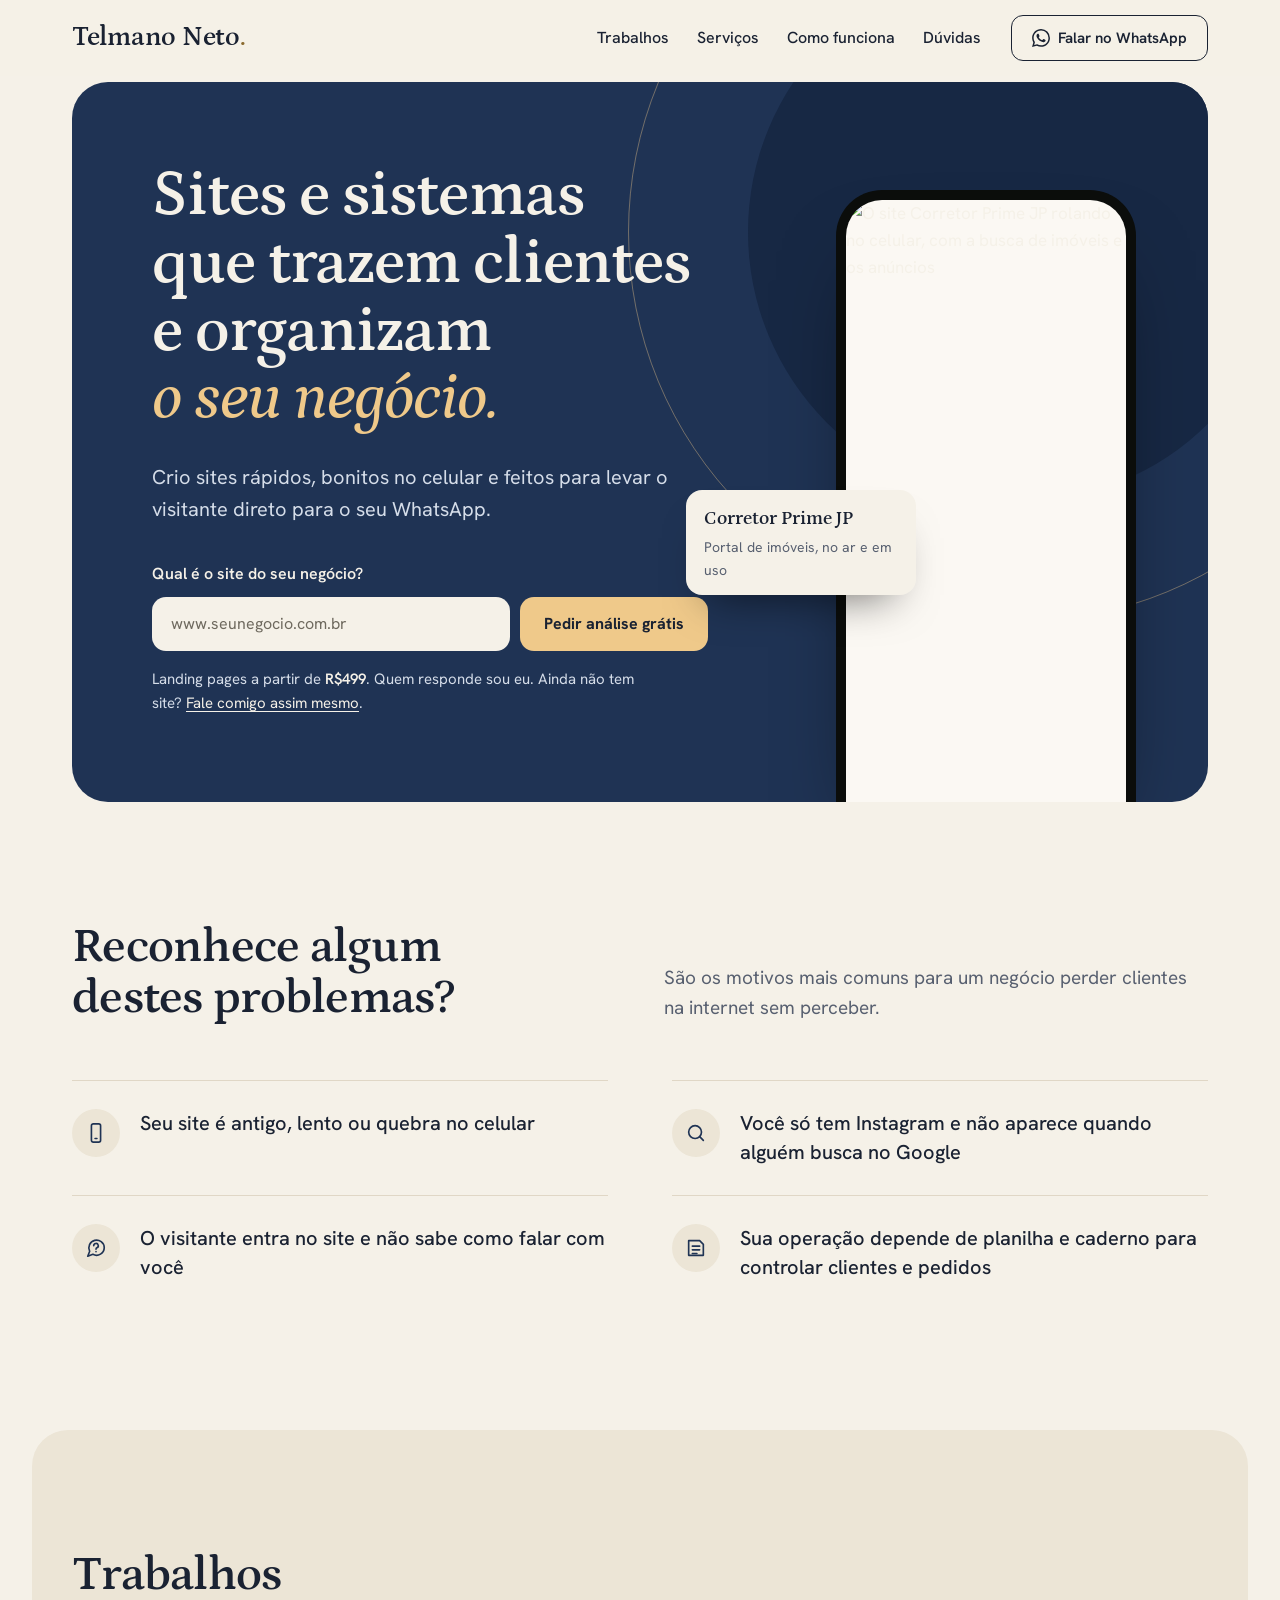
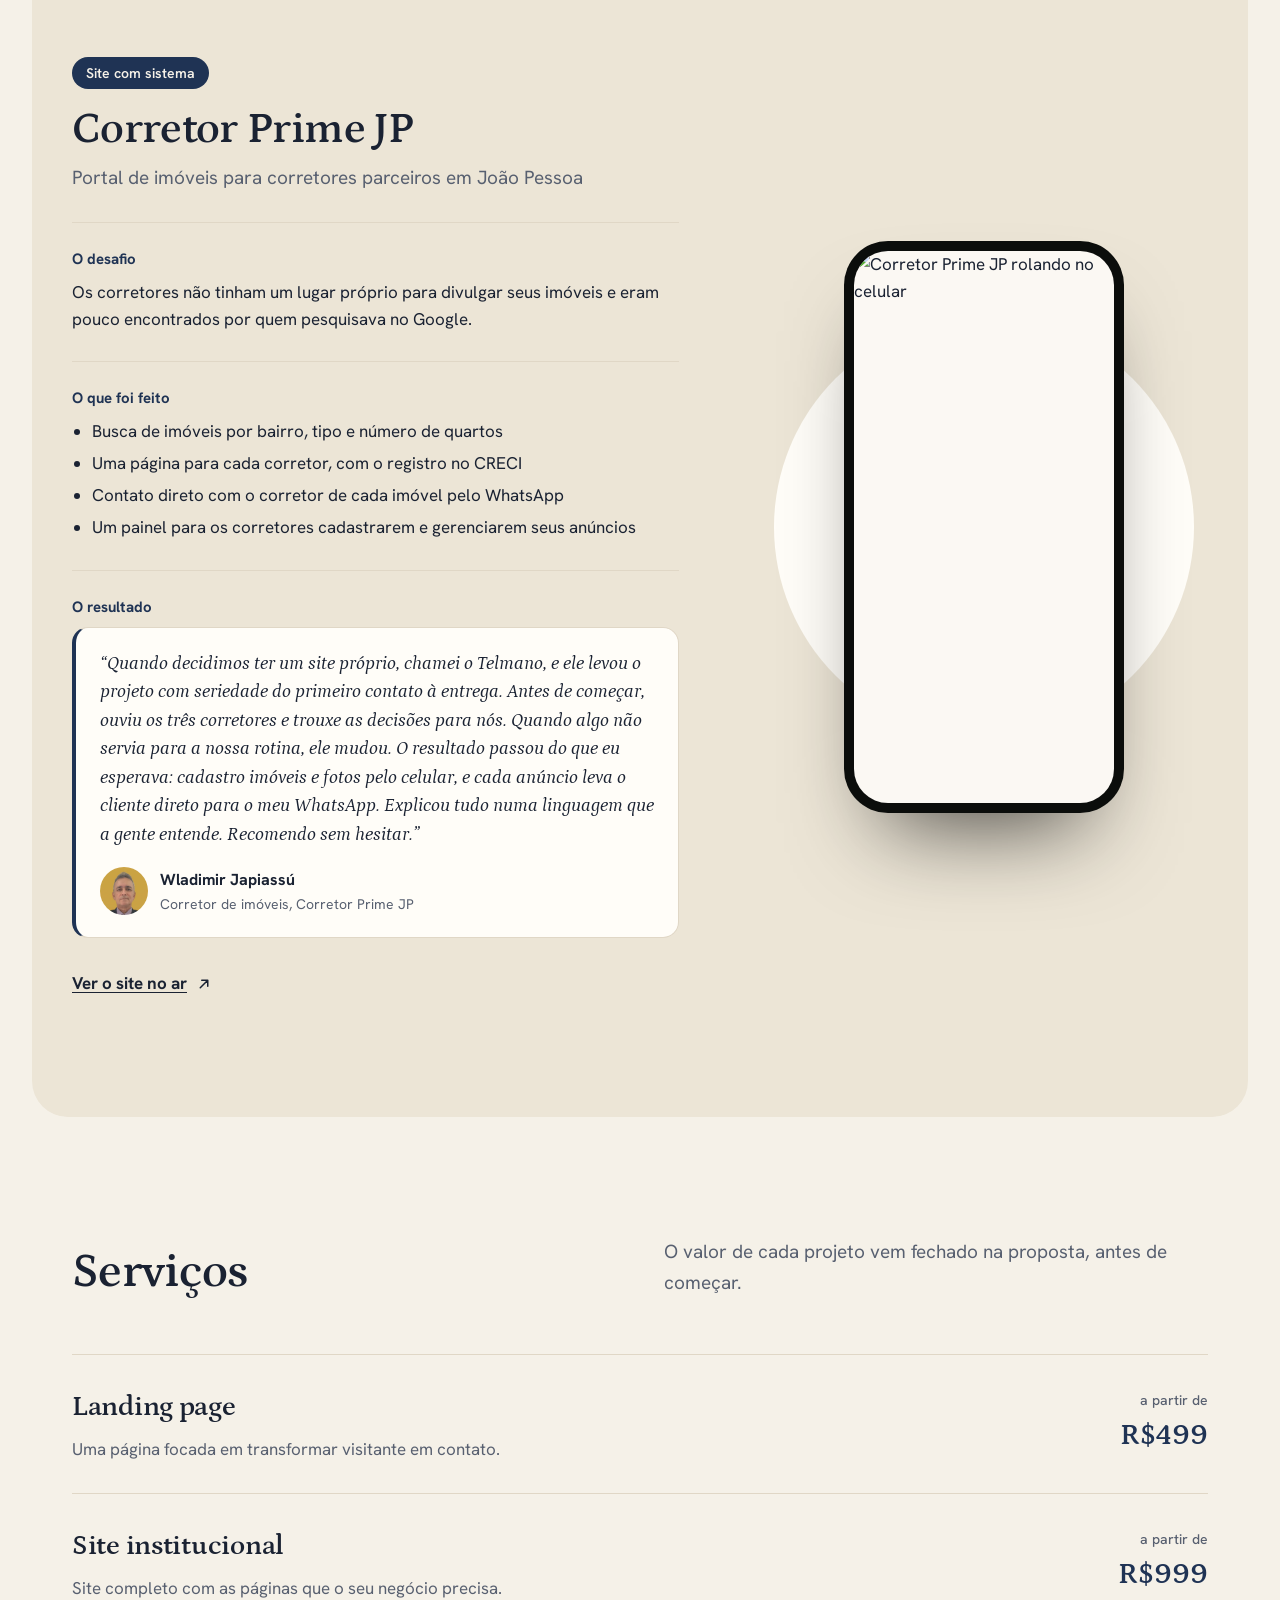
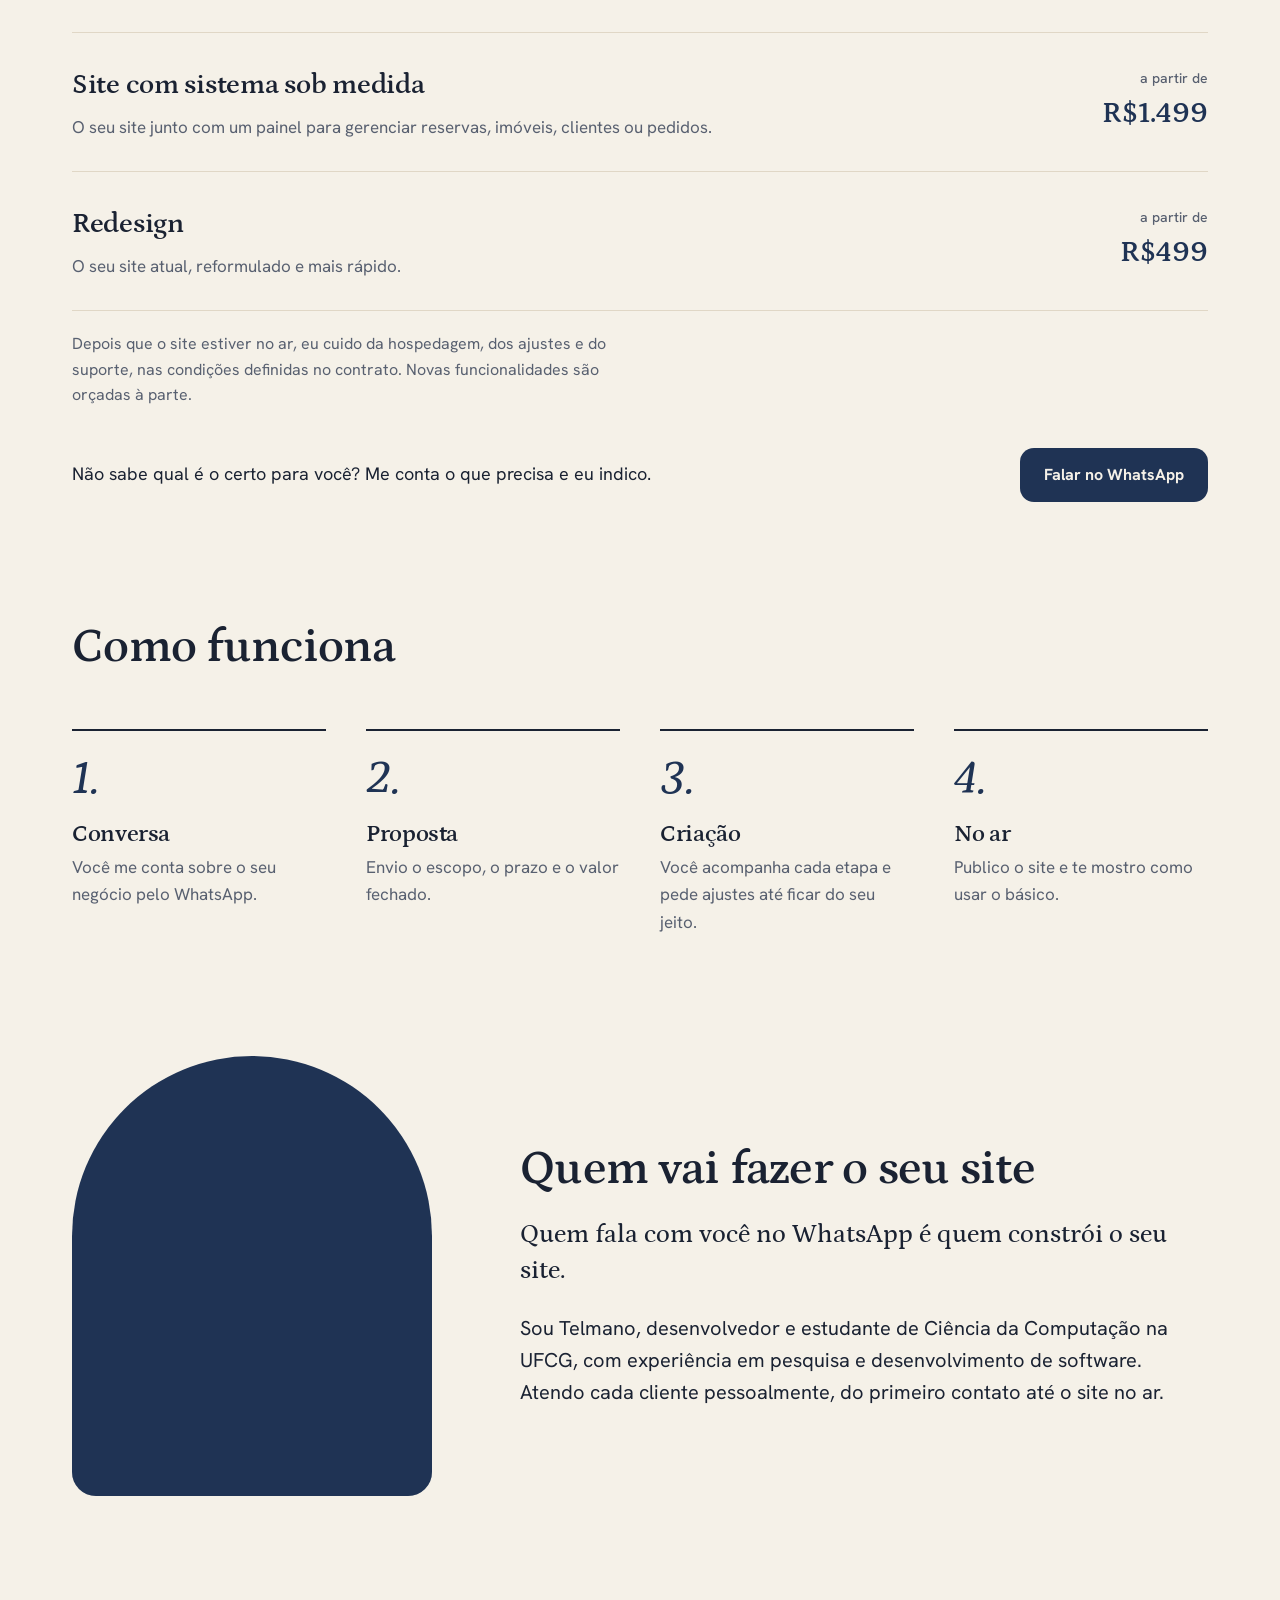
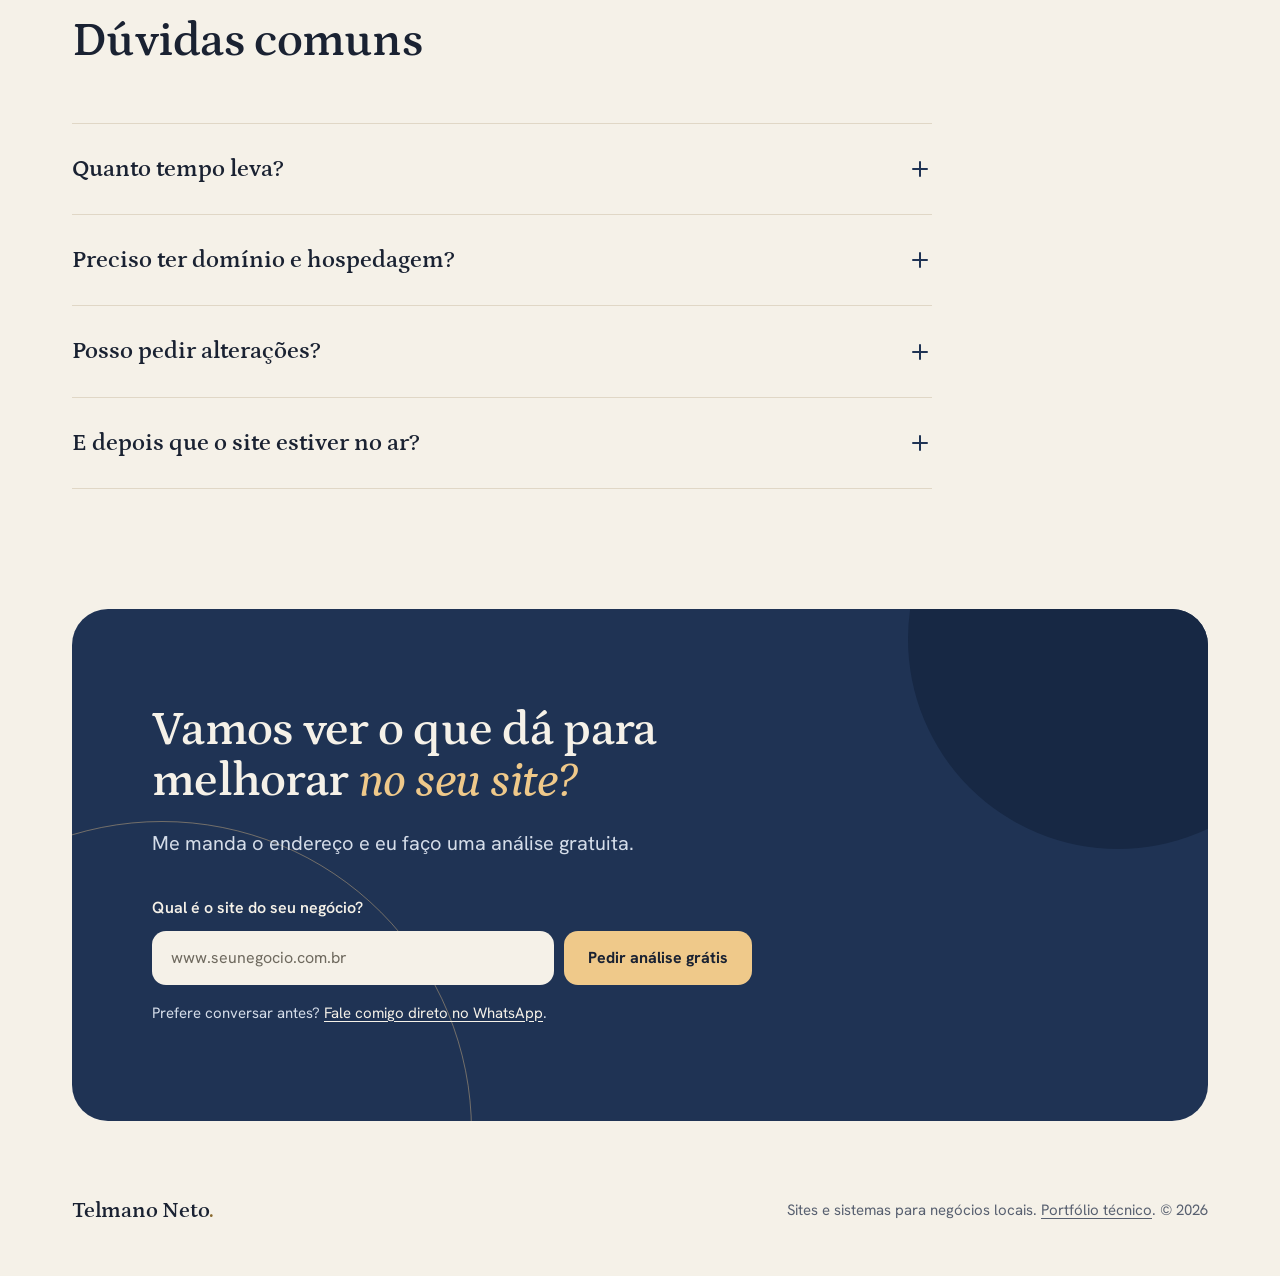
==== commit 02d90ca6: "trocando icone do whatsapp" ====
--- a/index.html
+++ b/index.html
@@ -30,7 +30,7 @@
             <a href="#duvidas">Dúvidas</a>
           </div>
           <a class="btn-line" href="#" data-wa="direto" target="_blank" rel="noopener">
-            <svg viewBox="0 0 24 24" fill="none" stroke="currentColor" stroke-width="2" stroke-linecap="round" stroke-linejoin="round" aria-hidden="true"><path d="M21 11.5a8.4 8.4 0 0 1-12.4 7.4L3 21l2.1-5.4A8.4 8.4 0 1 1 21 11.5z"></path></svg>
+            <svg viewBox="0 0 24 24" fill="currentColor" aria-hidden="true"><path d="M17.472 14.382c-.297-.149-1.758-.867-2.03-.967-.273-.099-.471-.148-.67.15-.197.297-.767.966-.94 1.164-.173.199-.347.223-.644.075-.297-.15-1.255-.463-2.39-1.475-.883-.788-1.48-1.761-1.653-2.059-.173-.297-.018-.458.13-.606.134-.133.298-.347.446-.52.149-.174.198-.298.298-.497.099-.198.05-.371-.025-.52-.075-.149-.669-1.612-.916-2.207-.242-.579-.487-.5-.669-.51-.173-.008-.371-.01-.57-.01-.198 0-.52.074-.792.372-.272.297-1.04 1.016-1.04 2.479 0 1.462 1.065 2.875 1.213 3.074.149.198 2.096 3.2 5.077 4.487.709.306 1.262.489 1.694.625.712.227 1.36.195 1.871.118.571-.085 1.758-.719 2.006-1.413.248-.694.248-1.289.173-1.413-.074-.124-.272-.198-.57-.347m-5.421 7.403h-.004a9.87 9.87 0 0 1-5.031-1.378l-.361-.214-3.741.982.998-3.648-.235-.374a9.86 9.86 0 0 1-1.51-5.26c.001-5.45 4.436-9.884 9.888-9.884 2.64 0 5.122 1.03 6.988 2.898a9.825 9.825 0 0 1 2.893 6.994c-.003 5.45-4.437 9.884-9.885 9.884m8.413-18.297A11.815 11.815 0 0 0 12.05 0C5.495 0 .16 5.335.157 11.892c0 2.096.547 4.142 1.588 5.945L.057 24l6.305-1.654a11.882 11.882 0 0 0 5.683 1.448h.005c6.554 0 11.89-5.335 11.893-11.893a11.821 11.821 0 0 0-3.48-8.413z"/></svg>
             <span><span class="btn-pre">Falar no </span>WhatsApp</span>
           </a>
         </nav>
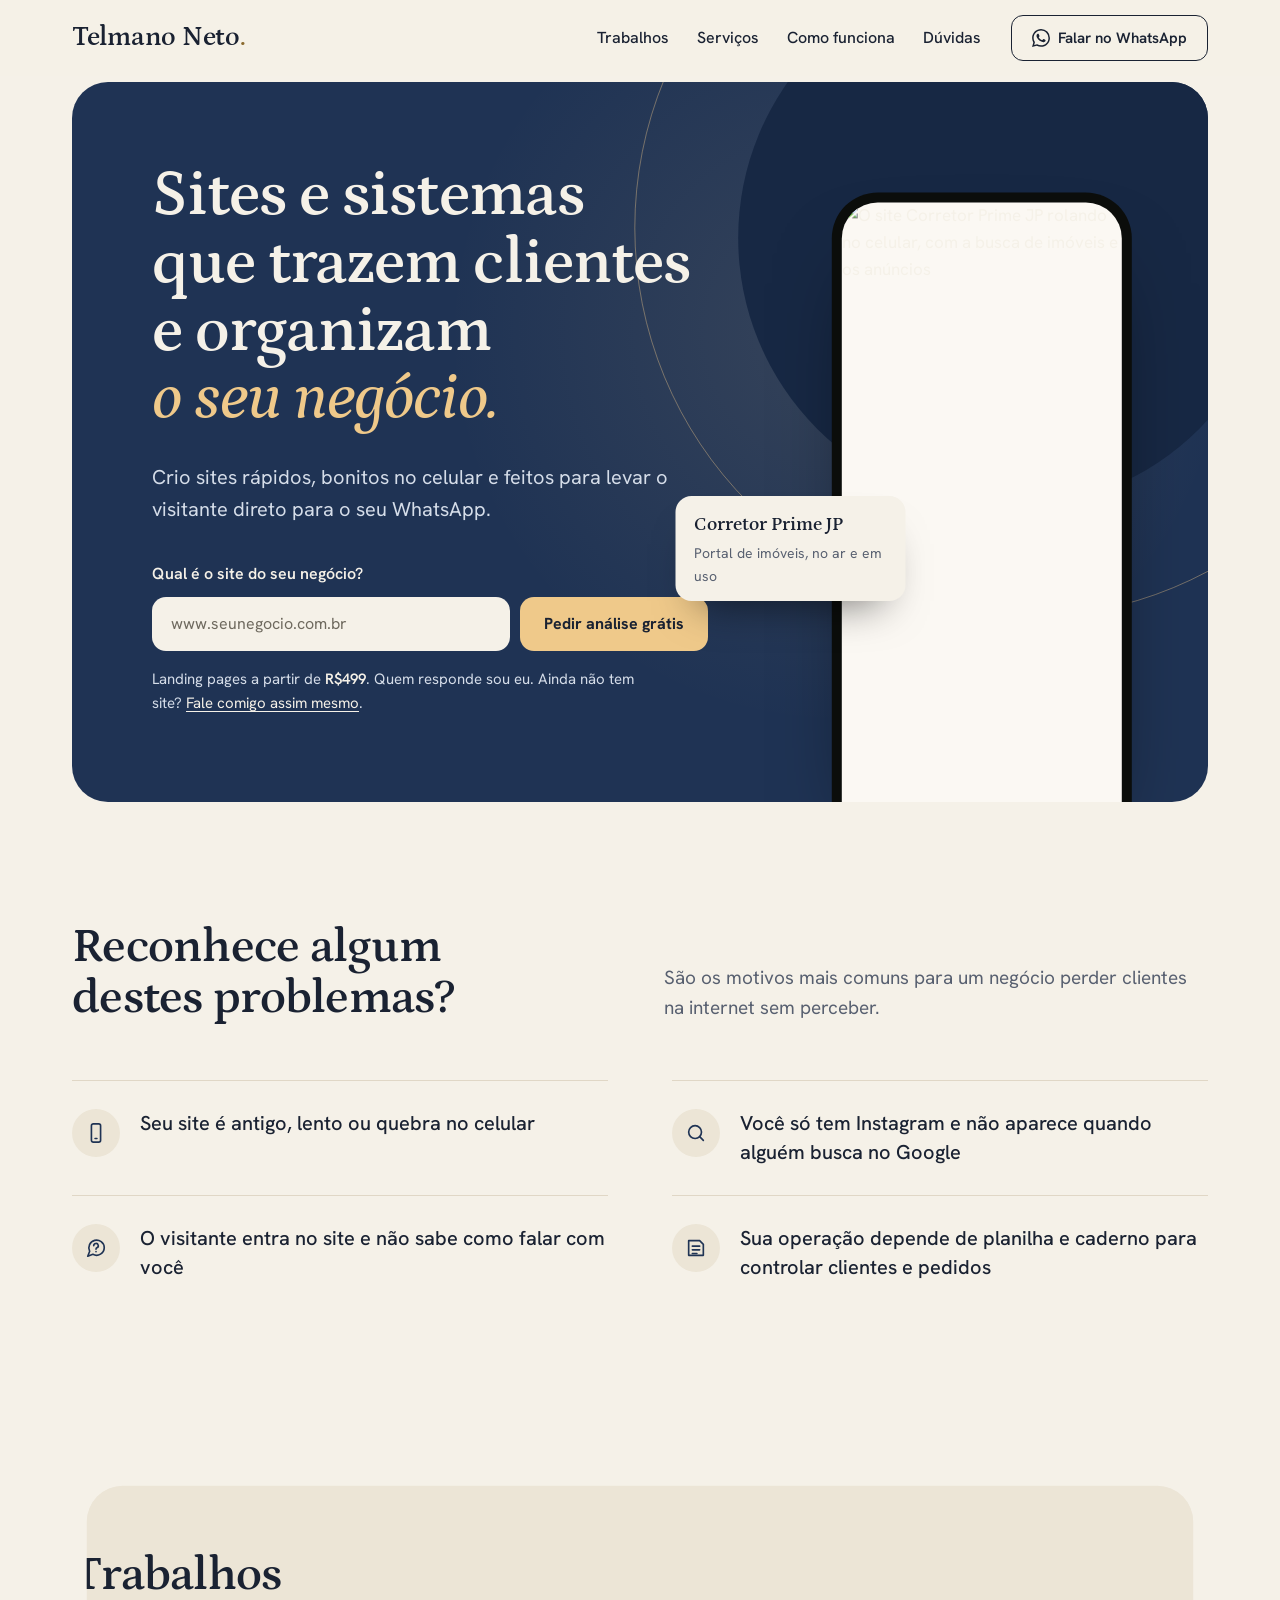
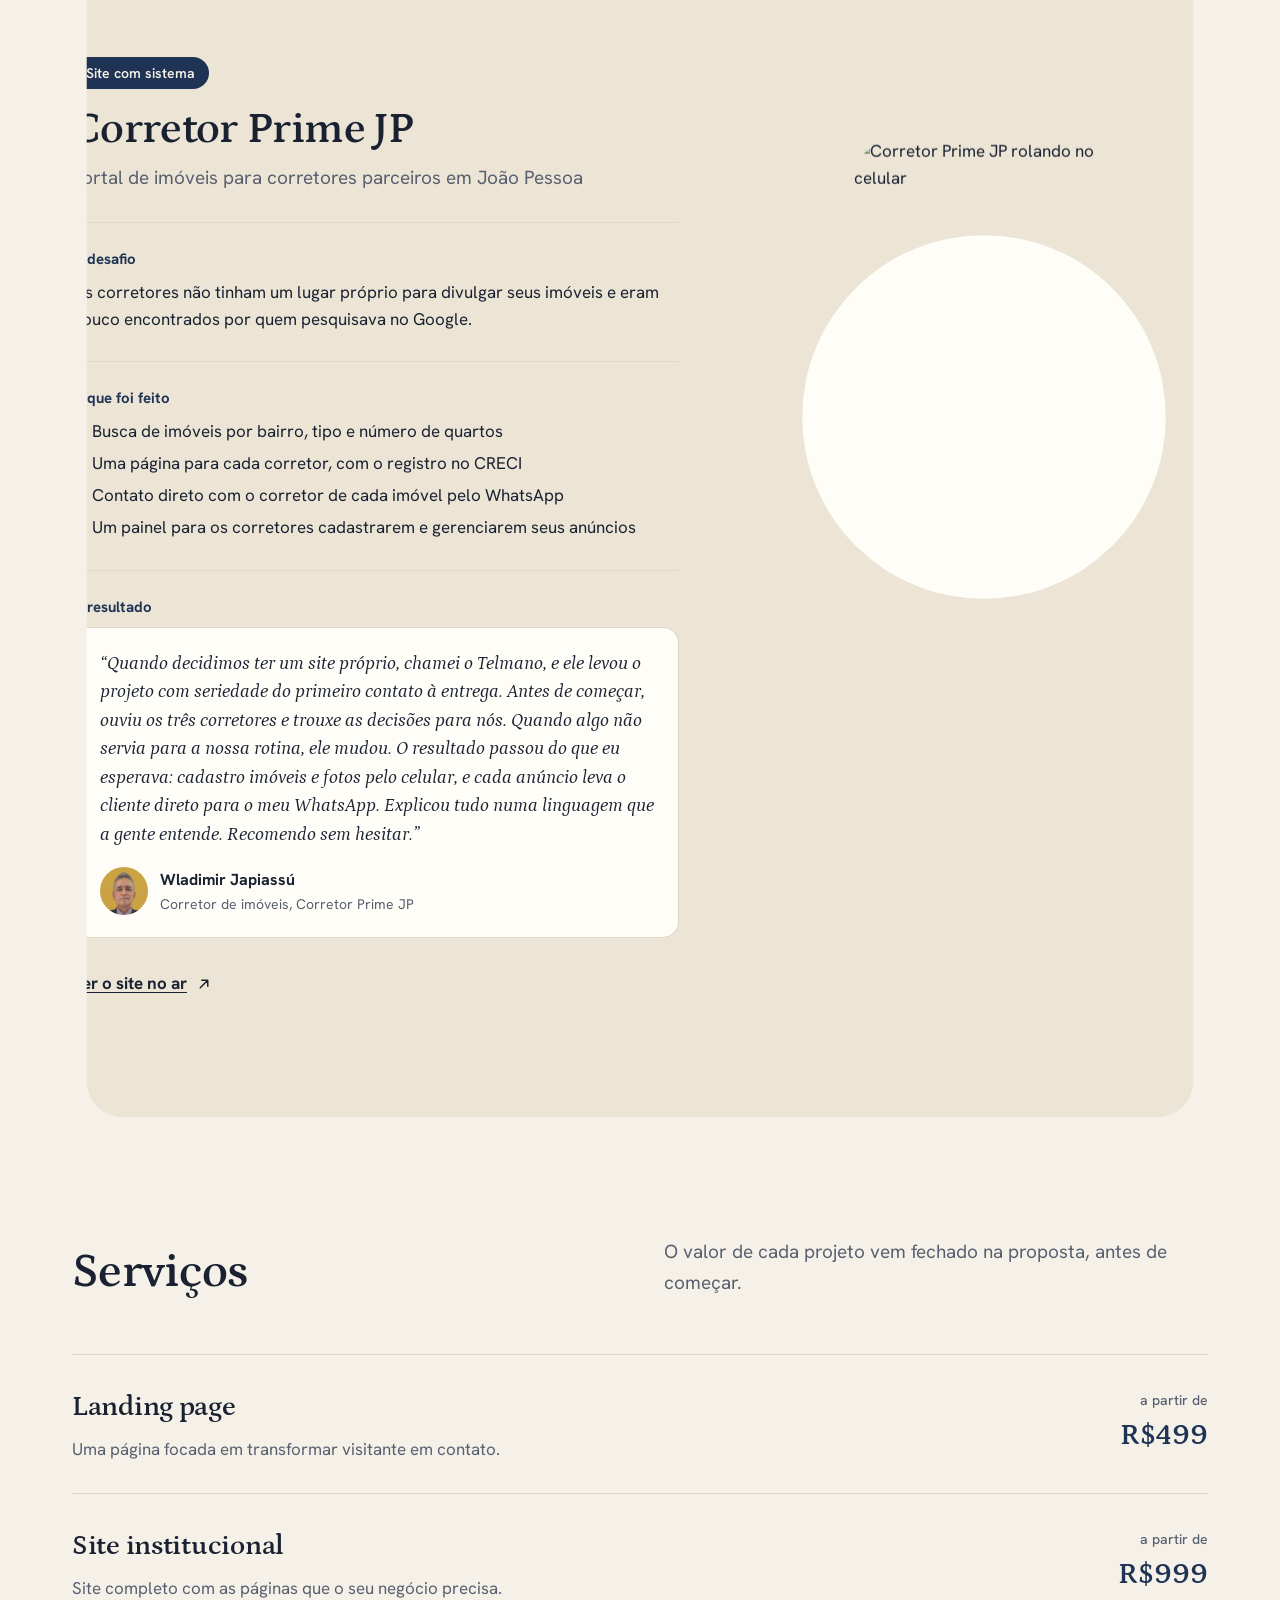
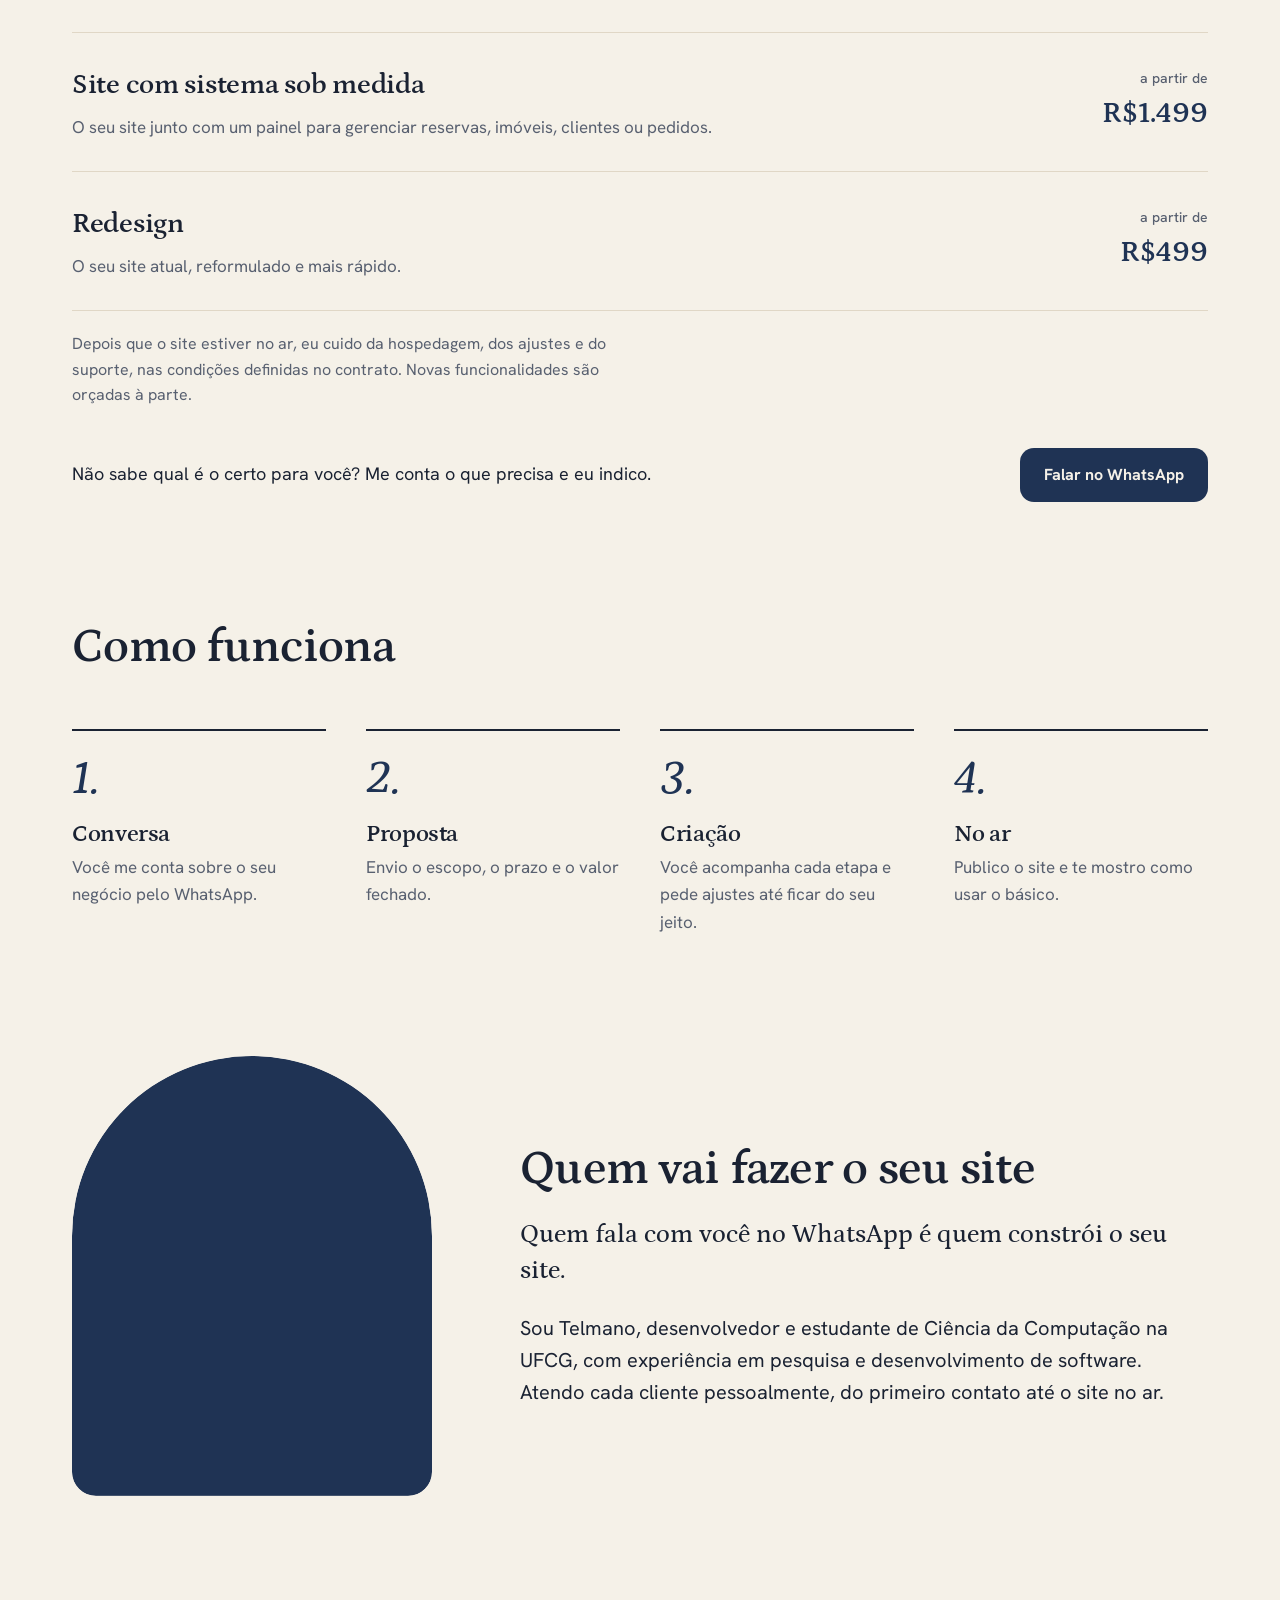
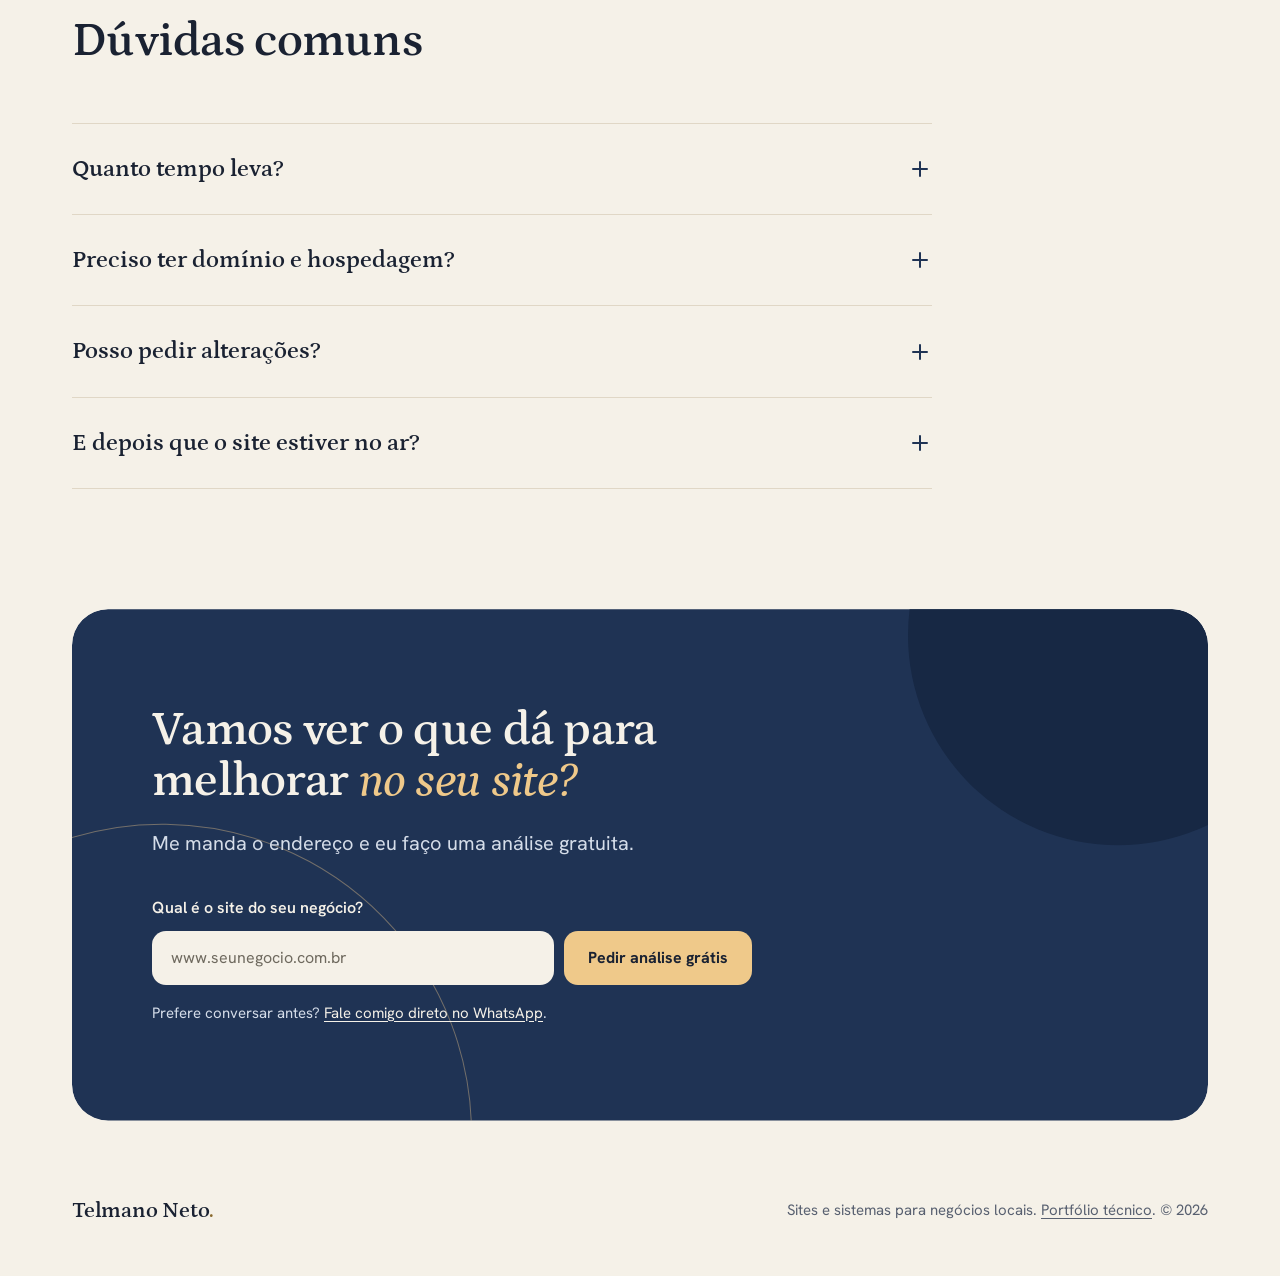
==== commit 9a33e326: "feat: camada cinematográfica no site de clientes Mesma identidade (cores, fontes, layout e conteúdo)" ====
--- a/index.html
+++ b/index.html
@@ -14,7 +14,10 @@
   <link rel="preconnect" href="https://fonts.googleapis.com">
   <link rel="preconnect" href="https://fonts.gstatic.com" crossorigin="anonymous">
   <link rel="stylesheet" href="https://fonts.googleapis.com/css2?family=Hanken+Grotesk:wght@400;500;600;700&amp;family=Petrona:ital,wght@0,500;0,600;1,500;1,600&amp;display=swap">
+  <link rel="preload" as="image" href="/assets/corretor-mobile-long.jpg" fetchpriority="high">
   <link rel="stylesheet" href="/css/clientes.css">
+  <link rel="stylesheet" href="/css/cinema.css">
+  <script>document.documentElement.classList.add('cine');setTimeout(function(){if(!window.__cine)document.documentElement.classList.remove('cine')},3000)</script>
 </head>
 <body>
   <div class="pg">
@@ -45,7 +48,7 @@
             <span class="arc arc-line" aria-hidden="true"></span>
             <span class="arc arc-fill" aria-hidden="true"></span>
             <div class="hero-copy">
-              <h1>Sites e sistemas que trazem clientes e organizam <em>o seu negócio.</em></h1>
+              <h1 data-split>Sites e sistemas que trazem clientes e organizam <em>o seu negócio.</em></h1>
               <p class="hero-lead">Crio sites rápidos, bonitos no celular e feitos para levar o visitante direto para o seu WhatsApp.</p>
               <div class="ask">
                 <label for="site-hero">Qual é o site do seu negócio?</label>
@@ -67,10 +70,10 @@
       <section class="sec" aria-labelledby="t-probs">
         <div class="wrap">
           <div class="sec-head reveal">
-            <h2 id="t-probs">Reconhece algum destes problemas?</h2>
+            <h2 data-split id="t-probs">Reconhece algum destes problemas?</h2>
             <p>São os motivos mais comuns para um negócio perder clientes na internet sem perceber.</p>
           </div>
-          <ul class="probs reveal">
+          <ul class="probs" data-stagger>
             <li><span class="ico"><svg viewBox="0 0 24 24" fill="none" stroke="currentColor" stroke-width="1.8" stroke-linecap="round" stroke-linejoin="round" aria-hidden="true"><rect x="7" y="2" width="10" height="20" rx="2"></rect><path d="M11 18h2"></path></svg></span>Seu site é antigo, lento ou quebra no celular</li>
             <li><span class="ico"><svg viewBox="0 0 24 24" fill="none" stroke="currentColor" stroke-width="1.8" stroke-linecap="round" stroke-linejoin="round" aria-hidden="true"><circle cx="11" cy="11" r="7"></circle><path d="m20 20-4-4"></path></svg></span>Você só tem Instagram e não aparece quando alguém busca no Google</li>
             <li><span class="ico"><svg viewBox="0 0 24 24" fill="none" stroke="currentColor" stroke-width="1.8" stroke-linecap="round" stroke-linejoin="round" aria-hidden="true"><path d="M21 11.5a8.4 8.4 0 0 1-12.4 7.4L3 21l2.1-5.4A8.4 8.4 0 1 1 21 11.5z"></path><path d="M9.5 9.5a2.5 2.5 0 1 1 3.5 2.3c-.6.3-1 .8-1 1.5"></path><path d="M12 16h.01"></path></svg></span>O visitante entra no site e não sabe como falar com você</li>
@@ -79,29 +82,29 @@
         </div>
       </section>
 
-      <section class="sec works-sec" id="trabalhos" aria-labelledby="t-works">
+      <section class="sec works-sec" id="trabalhos" data-scroll aria-labelledby="t-works">
         <div class="wrap">
           <div class="sec-head solo reveal">
-            <h2 id="t-works">Trabalhos</h2>
+            <h2 data-split id="t-works">Trabalhos</h2>
           </div>
           <div class="works">
 
-            <article class="case reveal">
+            <article class="case">
               <div>
-                <span class="case-kind">Site com sistema</span>
-                <h3>Corretor Prime JP</h3>
-                <p class="case-sum">Portal de imóveis para corretores parceiros em João Pessoa</p>
-                <div class="case-block">
+                <span class="case-kind reveal">Site com sistema</span>
+                <h3 data-split>Corretor Prime JP</h3>
+                <p class="case-sum reveal" style="--d:250ms">Portal de imóveis para corretores parceiros em João Pessoa</p>
+                <div class="case-block reveal">
                   <h4>O desafio</h4>
                   <p>Os corretores não tinham um lugar próprio para divulgar seus imóveis e eram pouco encontrados por quem pesquisava no Google.</p>
                 </div>
-                <div class="case-block">
+                <div class="case-block reveal">
                   <h4>O que foi feito</h4>
                   <ul class="case-list">
                     <li>Busca de imóveis por bairro, tipo e número de quartos</li><li>Uma página para cada corretor, com o registro no CRECI</li><li>Contato direto com o corretor de cada imóvel pelo WhatsApp</li><li>Um painel para os corretores cadastrarem e gerenciarem seus anúncios</li>
                   </ul>
                 </div>
-                <div class="case-block">
+                <div class="case-block reveal">
                   <h4>O resultado</h4>
                   <figure class="quote">
                     <blockquote>
@@ -113,9 +116,9 @@
                     </figcaption>
                   </figure>
                 </div>
-                <a class="case-link" href="https://corretorprimejp.com.br" target="_blank" rel="noopener">Ver o site no ar<svg viewBox="0 0 24 24" width="18" height="18" fill="none" stroke="currentColor" stroke-width="2" stroke-linecap="round" stroke-linejoin="round" aria-hidden="true"><path d="M7 17 17 7M9 7h8v8"></path></svg></a>
-              </div>
-              <div class="case-stage">
+                <a class="case-link reveal" href="https://corretorprimejp.com.br" target="_blank" rel="noopener">Ver o site no ar<svg viewBox="0 0 24 24" width="18" height="18" fill="none" stroke="currentColor" stroke-width="2" stroke-linecap="round" stroke-linejoin="round" aria-hidden="true"><path d="M7 17 17 7M9 7h8v8"></path></svg></a>
+              </div>
+              <div class="case-stage" data-in>
                 <div class="phone"><div class="screen"><img src="/assets/corretor-mobile-long.jpg" alt="Corretor Prime JP rolando no celular"></div></div>
               </div>
             </article>
@@ -126,10 +129,10 @@
       <section class="sec" id="servicos" aria-labelledby="t-svc">
         <div class="wrap">
           <div class="sec-head reveal">
-            <h2 id="t-svc">Serviços</h2>
+            <h2 data-split id="t-svc">Serviços</h2>
             <p>O valor de cada projeto vem fechado na proposta, antes de começar.</p>
           </div>
-          <ul class="svc reveal">
+          <ul class="svc" data-stagger>
             <li><span class="svc-name">Landing page</span><span class="svc-desc">Uma página focada em transformar visitante em contato.</span><span class="svc-price"><small>a partir de</small><span class="big">R$499</span></span></li>
             <li><span class="svc-name">Site institucional</span><span class="svc-desc">Site completo com as páginas que o seu negócio precisa.</span><span class="svc-price"><small>a partir de</small><span class="big">R$999</span></span></li>
             <li><span class="svc-name">Site com sistema sob medida</span><span class="svc-desc">O seu site junto com um painel para gerenciar reservas, imóveis, clientes ou pedidos.</span><span class="svc-price"><small>a partir de</small><span class="big">R$1.499</span></span></li>
@@ -146,9 +149,9 @@
       <section class="sec sec-sem-topo" id="como-funciona" aria-labelledby="t-steps">
         <div class="wrap">
           <div class="sec-head solo reveal">
-            <h2 id="t-steps">Como funciona</h2>
-          </div>
-          <ol class="steps reveal">
+            <h2 data-split id="t-steps">Como funciona</h2>
+          </div>
+          <ol class="steps" data-stagger>
             <li><h3>Conversa</h3><p>Você me conta sobre o seu negócio pelo WhatsApp.</p></li>
             <li><h3>Proposta</h3><p>Envio o escopo, o prazo e o valor fechado.</p></li>
             <li><h3>Criação</h3><p>Você acompanha cada etapa e pede ajustes até ficar do seu jeito.</p></li>
@@ -158,10 +161,10 @@
       </section>
 
       <section class="sec sec-sem-topo" aria-labelledby="t-about">
-        <div class="wrap about reveal">
+        <div class="wrap about reveal" data-scroll>
           <div class="arch"><img src="/assets/telmano.jpg" alt="Telmano Neto sorrindo, de moletom branco"></div>
-          <div class="about-text">
-            <h2 id="t-about">Quem vai fazer o seu site</h2>
+          <div class="about-text" data-stagger>
+            <h2 data-split id="t-about">Quem vai fazer o seu site</h2>
             <p class="lead-serif">Quem fala com você no WhatsApp é quem constrói o seu site.</p>
             <p>Sou Telmano, desenvolvedor e estudante de Ciência da Computação na UFCG, com experiência em pesquisa e desenvolvimento de software. Atendo cada cliente pessoalmente, do primeiro contato até o site no ar.</p>
           </div>
@@ -171,9 +174,9 @@
       <section class="sec sec-sem-topo" id="duvidas" aria-labelledby="t-faq">
         <div class="wrap">
           <div class="sec-head solo reveal">
-            <h2 id="t-faq">Dúvidas comuns</h2>
-          </div>
-          <div class="faq reveal">
+            <h2 data-split id="t-faq">Dúvidas comuns</h2>
+          </div>
+          <div class="faq" data-stagger>
             <details><summary>Quanto tempo leva?<svg viewBox="0 0 24 24" fill="none" stroke="currentColor" stroke-width="2" stroke-linecap="round" aria-hidden="true"><path d="M12 5v14M5 12h14"></path></svg></summary><p>Depende do tamanho do projeto. O prazo fica definido na proposta, antes de começar.</p></details>
             <details><summary>Preciso ter domínio e hospedagem?<svg viewBox="0 0 24 24" fill="none" stroke="currentColor" stroke-width="2" stroke-linecap="round" aria-hidden="true"><path d="M12 5v14M5 12h14"></path></svg></summary><p>Não. Eu cuido disso para você.</p></details>
             <details><summary>Posso pedir alterações?<svg viewBox="0 0 24 24" fill="none" stroke="currentColor" stroke-width="2" stroke-linecap="round" aria-hidden="true"><path d="M12 5v14M5 12h14"></path></svg></summary><p>Sim. Durante a criação você acompanha cada etapa e pede ajustes até o site ficar do jeito que você gosta.</p></details>
@@ -182,14 +185,14 @@
         </div>
       </section>
 
-      <section class="end" aria-labelledby="t-end">
-        <div class="wrap">
-          <div class="panel reveal">
+      <section class="end" data-scroll aria-labelledby="t-end">
+        <div class="wrap">
+          <div class="panel">
             <span class="arc arc-line" aria-hidden="true"></span>
             <span class="arc arc-fill" aria-hidden="true"></span>
-            <h2 id="t-end">Vamos ver o que dá para melhorar <em>no seu site?</em></h2>
-            <p class="end-lead">Me manda o endereço e eu faço uma análise gratuita.</p>
-            <div class="ask">
+            <h2 data-split id="t-end">Vamos ver o que dá para melhorar <em>no seu site?</em></h2>
+            <p class="end-lead reveal" style="--d:200ms">Me manda o endereço e eu faço uma análise gratuita.</p>
+            <div class="ask reveal" style="--d:350ms">
               <label for="site-end">Qual é o site do seu negócio?</label>
               <div class="ask-row">
                 <input id="site-end" type="text" inputmode="url" autocomplete="url" placeholder="www.seunegocio.com.br" data-site>
@@ -212,5 +215,6 @@
 
   </div>
   <script src="/js/clientes.js"></script>
+  <script src="/js/cinema.js"></script>
 </body>
 </html>
--- a/css/clientes.css
+++ b/css/clientes.css
@@ -932,33 +932,7 @@
 }
 
 
-/* Animações =================================================== */
-
-@media (prefers-reduced-motion:no-preference) {
-  .hero-copy {
-    animation: rise .9s cubic-bezier(.16,1,.3,1) both;
-  }
-  .hero .device {
-    animation: rise 1.1s cubic-bezier(.16,1,.3,1) .2s both;
-  }
-  .hero .tag {
-    animation: rise .8s cubic-bezier(.16,1,.3,1) .7s both;
-  }
-  .screen img {
-    animation: scroll 16s cubic-bezier(.65,0,.35,1) 1.4s infinite alternate;
-  }
-}
-
-@keyframes rise {
-  from {
-    opacity: 0;
-    transform: translateY(28px);
-  }
-  to {
-    opacity: 1;
-    transform: none;
-  }
-}
+/* Animações: a coreografia fica em css/cinema.css ============== */
 
 @keyframes scroll {
   0%, 8% {
--- a/css/cinema.css
+++ b/css/cinema.css
@@ -0,0 +1,435 @@
+/* Camada cinematográfica =========================================
+   Movimento por cima da identidade de clientes.css: mesmas cores,
+   mesmas fontes, mesmo layout. O motivo é o arco (da foto e dos
+   painéis) e as linhas finas que se desenham com a rolagem.
+   Sem JavaScript o site aparece inteiro e parado; com
+   prefers-reduced-motion nada se move. */
+
+
+/* Microinterações (só transições de hover, valem sempre) ========= */
+
+.pg .btn-line {
+  position: relative;
+  isolation: isolate;
+  overflow: hidden;
+  transition: color .35s ease, translate .45s cubic-bezier(.16,1,.3,1);
+}
+
+.pg .btn-line::before {
+  content: "";
+  position: absolute;
+  inset: -2px;
+  z-index: -1;
+  background: var(--ink);
+  transform: scaleY(0);
+  transform-origin: 50% 100%;
+  transition: transform .5s cubic-bezier(.16,1,.3,1);
+}
+
+.pg .btn-line:hover {
+  background: transparent;
+}
+
+.pg .btn-line:hover::before {
+  transform: scaleY(1);
+}
+
+.pg .btn-solid {
+  transition: transform .25s ease, background .25s ease, box-shadow .35s ease, translate .45s cubic-bezier(.16,1,.3,1);
+}
+
+.pg .btn-solid:hover {
+  box-shadow: 0 18px 34px -20px rgba(10,16,28,.6);
+}
+
+.case-link svg {
+  transition: translate .35s cubic-bezier(.16,1,.3,1);
+}
+
+.pg .case-link:hover svg {
+  translate: 3px -3px;
+}
+
+.svc li {
+  position: relative;
+}
+
+.svc li::before {
+  content: "";
+  position: absolute;
+  left: 0;
+  right: 0;
+  top: -1px;
+  height: 1.5px;
+  background: var(--marinho);
+  transform: scaleX(0);
+  transform-origin: 0 50%;
+  transition: transform .7s cubic-bezier(.16,1,.3,1);
+  z-index: 1;
+}
+
+.svc li:hover::before {
+  transform: scaleX(1);
+}
+
+.faq details.closing summary svg {
+  transform: none;
+}
+
+.sr-only {
+  position: absolute;
+  width: 1px;
+  height: 1px;
+  margin: -1px;
+  overflow: hidden;
+  clip: rect(0 0 0 0);
+  white-space: nowrap;
+}
+
+
+/* Cabeçalho: linha de progresso na cor do ponto da marca ========= */
+
+.top {
+  transition: box-shadow .3s ease;
+}
+
+.top.is-scrolled {
+  box-shadow: 0 1px 0 var(--line);
+}
+
+.top::after {
+  content: "";
+  position: absolute;
+  left: 0;
+  bottom: 0;
+  width: 100%;
+  height: 2px;
+  background: var(--dot);
+  transform: scaleX(var(--sp, 0));
+  transform-origin: 0 50%;
+  pointer-events: none;
+}
+
+
+/* Movimento ====================================================== */
+
+@media (prefers-reduced-motion: no-preference) {
+
+  /* O celular do hero rola sozinho (como antes); o do caso rola com a página */
+  .screen img {
+    animation: scroll 16s cubic-bezier(.65,0,.35,1) 1.4s infinite alternate;
+  }
+
+  .cine .hero .screen img {
+    animation-delay: 2.8s;
+  }
+
+  .cine .case-stage .screen img {
+    animation: none;
+    translate: 0 calc(var(--shot, 0) * -47%);
+    will-change: translate;
+  }
+
+
+  /* Abertura: o painel se abre em arco, os arcos entram, o título sobe palavra por palavra */
+  .cine .top {
+    animation: cine-drop .9s cubic-bezier(.16,1,.3,1) .2s backwards;
+  }
+
+  .cine .hero .panel {
+    animation: cine-aperture 1.5s cubic-bezier(.77,0,.18,1) backwards;
+    transform-origin: 50% 0;
+    scale: calc(1 - var(--out, 0) * .06);
+    translate: 0 calc(var(--out, 0) * 48px);
+  }
+
+  .cine .hero .panel::before {
+    content: "";
+    position: absolute;
+    inset: 0;
+    z-index: -1;
+    pointer-events: none;
+    background: radial-gradient(560px circle at calc((var(--mx, .35) + 1) * 50%) calc((var(--my, -.3) + 1) * 50%), rgba(239,201,138,.11), transparent 70%);
+  }
+
+  .cine .hero .arc-line {
+    animation: cine-arc 2s cubic-bezier(.16,1,.3,1) .55s backwards;
+    translate: calc(var(--mx, 0) * 18px) calc(var(--my, 0) * 14px + var(--out, 0) * 140px);
+    rotate: calc(var(--out, 0) * 24deg);
+  }
+
+  .cine .hero .arc-fill {
+    animation: cine-arc 2s cubic-bezier(.16,1,.3,1) .4s backwards;
+    translate: calc(var(--mx, 0) * -28px) calc(var(--my, 0) * -20px + var(--out, 0) * 70px);
+  }
+
+  .cine .hero h1 {
+    --d: 700ms;
+  }
+
+  .cine .hero-copy {
+    translate: 0 calc(var(--out, 0) * -70px);
+    opacity: calc(1 - var(--out, 0) * 1.15);
+  }
+
+  .cine .hero-lead {
+    animation: cine-rise 1s cubic-bezier(.16,1,.3,1) 1.2s backwards;
+  }
+
+  .cine .hero .ask {
+    animation: cine-rise 1s cubic-bezier(.16,1,.3,1) 1.35s backwards;
+  }
+
+  .cine .hero .device {
+    animation: cine-rise-far 1.5s cubic-bezier(.16,1,.3,1) .8s backwards;
+    translate: calc(var(--mx, 0) * -12px) calc(var(--my, 0) * -8px + var(--out, 0) * 90px);
+  }
+
+  .cine .hero .tag {
+    animation: cine-tag 1s cubic-bezier(.16,1,.3,1) 1.75s backwards;
+    translate: calc(var(--mx, 0) * -18px) calc(var(--my, 0) * -12px);
+  }
+
+
+  /* Títulos: cada palavra sobe de trás de uma máscara */
+  .cine [data-split] .w {
+    display: inline-block;
+    overflow: hidden;
+    vertical-align: top;
+    padding: 0 .08em .16em;
+    margin: 0 -.08em -.16em;
+  }
+
+  .cine [data-split] .w > span {
+    display: inline-block;
+    transform: translateY(115%) rotate(5deg);
+    transform-origin: 0 100%;
+    transition: transform 1.15s cubic-bezier(.16,1,.3,1);
+    transition-delay: calc(var(--d, 0ms) + var(--i, 0) * 45ms);
+  }
+
+  .cine [data-split].is-in .w > span {
+    transform: none;
+  }
+
+
+  /* Revelações ao rolar */
+  .cine .reveal {
+    opacity: 0;
+    translate: 0 34px;
+    transition: opacity .9s ease, translate 1.15s cubic-bezier(.16,1,.3,1);
+    transition-delay: var(--d, 0ms);
+  }
+
+  .cine .reveal.is-in {
+    opacity: 1;
+    translate: none;
+  }
+
+  .cine .sec-head.reveal,
+  .cine .about.reveal {
+    opacity: 1;
+    translate: none;
+  }
+
+  .cine .sec-head p {
+    opacity: 0;
+    translate: 0 18px;
+    transition: opacity .9s ease .4s, translate 1.15s cubic-bezier(.16,1,.3,1) .4s;
+  }
+
+  .cine .sec-head.is-in p {
+    opacity: 1;
+    translate: none;
+  }
+
+  .cine [data-stagger] > * {
+    opacity: 0;
+    translate: 0 26px;
+    transition: opacity .8s ease, translate 1.05s cubic-bezier(.16,1,.3,1);
+    transition-delay: calc(140ms + var(--i, 0) * 95ms);
+  }
+
+  .cine [data-stagger].is-in > * {
+    opacity: 1;
+    translate: none;
+  }
+
+  .cine [data-stagger] > [data-split] {
+    opacity: 1;
+    translate: none;
+  }
+
+
+  /* As linhas finas da página se desenham da esquerda para a direita */
+  .cine .probs li,
+  .cine .svc li,
+  .cine .steps li,
+  .cine .case-block {
+    border-top-color: transparent;
+    position: relative;
+  }
+
+  .cine .probs li::after,
+  .cine .svc li::after,
+  .cine .steps li::after,
+  .cine .case-block::after {
+    content: "";
+    position: absolute;
+    left: 0;
+    right: 0;
+    top: calc(var(--lw, 1px) * -1);
+    height: var(--lw, 1px);
+    background: var(--lc, var(--line));
+    transform: scaleX(0);
+    transform-origin: 0 50%;
+    transition: transform 1.3s cubic-bezier(.65,0,.35,1);
+    transition-delay: calc(var(--i, 0) * 120ms);
+  }
+
+  .cine .steps li {
+    --lw: 2px;
+    --lc: var(--ink);
+  }
+
+  .cine .probs.is-in li::after,
+  .cine .svc.is-in li::after,
+  .cine .steps.is-in li::after,
+  .cine .case-block.is-in::after {
+    transform: scaleX(1);
+  }
+
+  .cine .probs .ico {
+    scale: .4;
+    transition: scale .9s cubic-bezier(.34,1.56,.64,1);
+    transition-delay: calc(260ms + var(--i, 0) * 95ms);
+  }
+
+  .cine .probs.is-in .ico {
+    scale: 1;
+  }
+
+
+  /* Trabalhos: o celular entra, inclina com o cursor e rola junto com a leitura */
+  .cine .case-stage .phone {
+    opacity: 0;
+    translate: 0 90px;
+    transform: perspective(1400px) rotateX(calc(var(--ty, 0) * -5deg)) rotateY(calc(var(--tx, 0) * 7deg));
+    transition: opacity 1s ease .15s, translate 1.4s cubic-bezier(.16,1,.3,1) .15s;
+  }
+
+  .cine .case-stage.is-in .phone {
+    opacity: 1;
+    translate: none;
+  }
+
+  .cine .case-stage::before {
+    scale: calc(.84 + var(--shot, 0) * .2);
+  }
+
+
+  /* Sobre: a foto nasce de baixo para cima dentro do arco */
+  .cine .about .arch {
+    clip-path: inset(100% 0 0 0 round 180px 180px 24px 24px);
+    transition: clip-path 1.6s cubic-bezier(.77,0,.18,1);
+  }
+
+  .cine .about.is-in .arch {
+    clip-path: inset(0 0 0 0 round 180px 180px 24px 24px);
+  }
+
+  .cine .about .arch img {
+    translate: 0 calc(var(--v, 0) * -28px);
+  }
+
+
+  /* Chamada final: arcos em camadas que se movem em sentidos opostos */
+  .cine .end .arc-line {
+    translate: 0 calc(var(--v, 0) * -36px);
+    rotate: calc(var(--v, 0) * -10deg);
+  }
+
+  .cine .end .arc-fill {
+    translate: 0 calc(var(--v, 0) * 50px);
+  }
+
+
+  /* No desktop, as cenas grandes se abrem como uma cortina ao entrar */
+  @media (min-width: 981px) {
+    .cine .works-sec {
+      clip-path: inset(calc((1 - var(--c, 1)) * 56px) calc((1 - var(--c, 1)) * 4.5%) 0 round 36px);
+    }
+
+    .cine .end .panel {
+      clip-path: inset(calc((1 - var(--c, 1)) * 40px) calc((1 - var(--c, 1)) * 6%) round 36px);
+    }
+  }
+}
+
+
+/* Trabalhos no desktop: o celular fica parado enquanto o texto passa */
+@media (min-width: 981px) {
+  .case {
+    align-items: start;
+  }
+
+  .case-stage {
+    position: sticky;
+    top: 96px;
+    height: min(720px, calc(100svh - 120px));
+    padding: 0;
+  }
+
+  .case-stage .phone {
+    height: min(572px, calc(100svh - 170px));
+    width: auto;
+    aspect-ratio: 280 / 572;
+  }
+}
+
+
+/* Quadros-chave ================================================== */
+
+@keyframes cine-aperture {
+  from {
+    clip-path: inset(16% 30% 0 30% round 999px 999px 36px 36px);
+  }
+  to {
+    clip-path: inset(0 0 0 0 round 36px);
+  }
+}
+
+@keyframes cine-arc {
+  from {
+    opacity: 0;
+    transform: scale(.6) rotate(-25deg);
+  }
+}
+
+@keyframes cine-rise {
+  from {
+    opacity: 0;
+    transform: translateY(26px);
+  }
+}
+
+@keyframes cine-rise-far {
+  from {
+    opacity: 0;
+    transform: translateY(140px);
+  }
+}
+
+@keyframes cine-tag {
+  from {
+    opacity: 0;
+    transform: translateX(-24px) scale(.96);
+  }
+}
+
+@keyframes cine-drop {
+  from {
+    opacity: 0;
+    transform: translateY(-14px);
+  }
+}
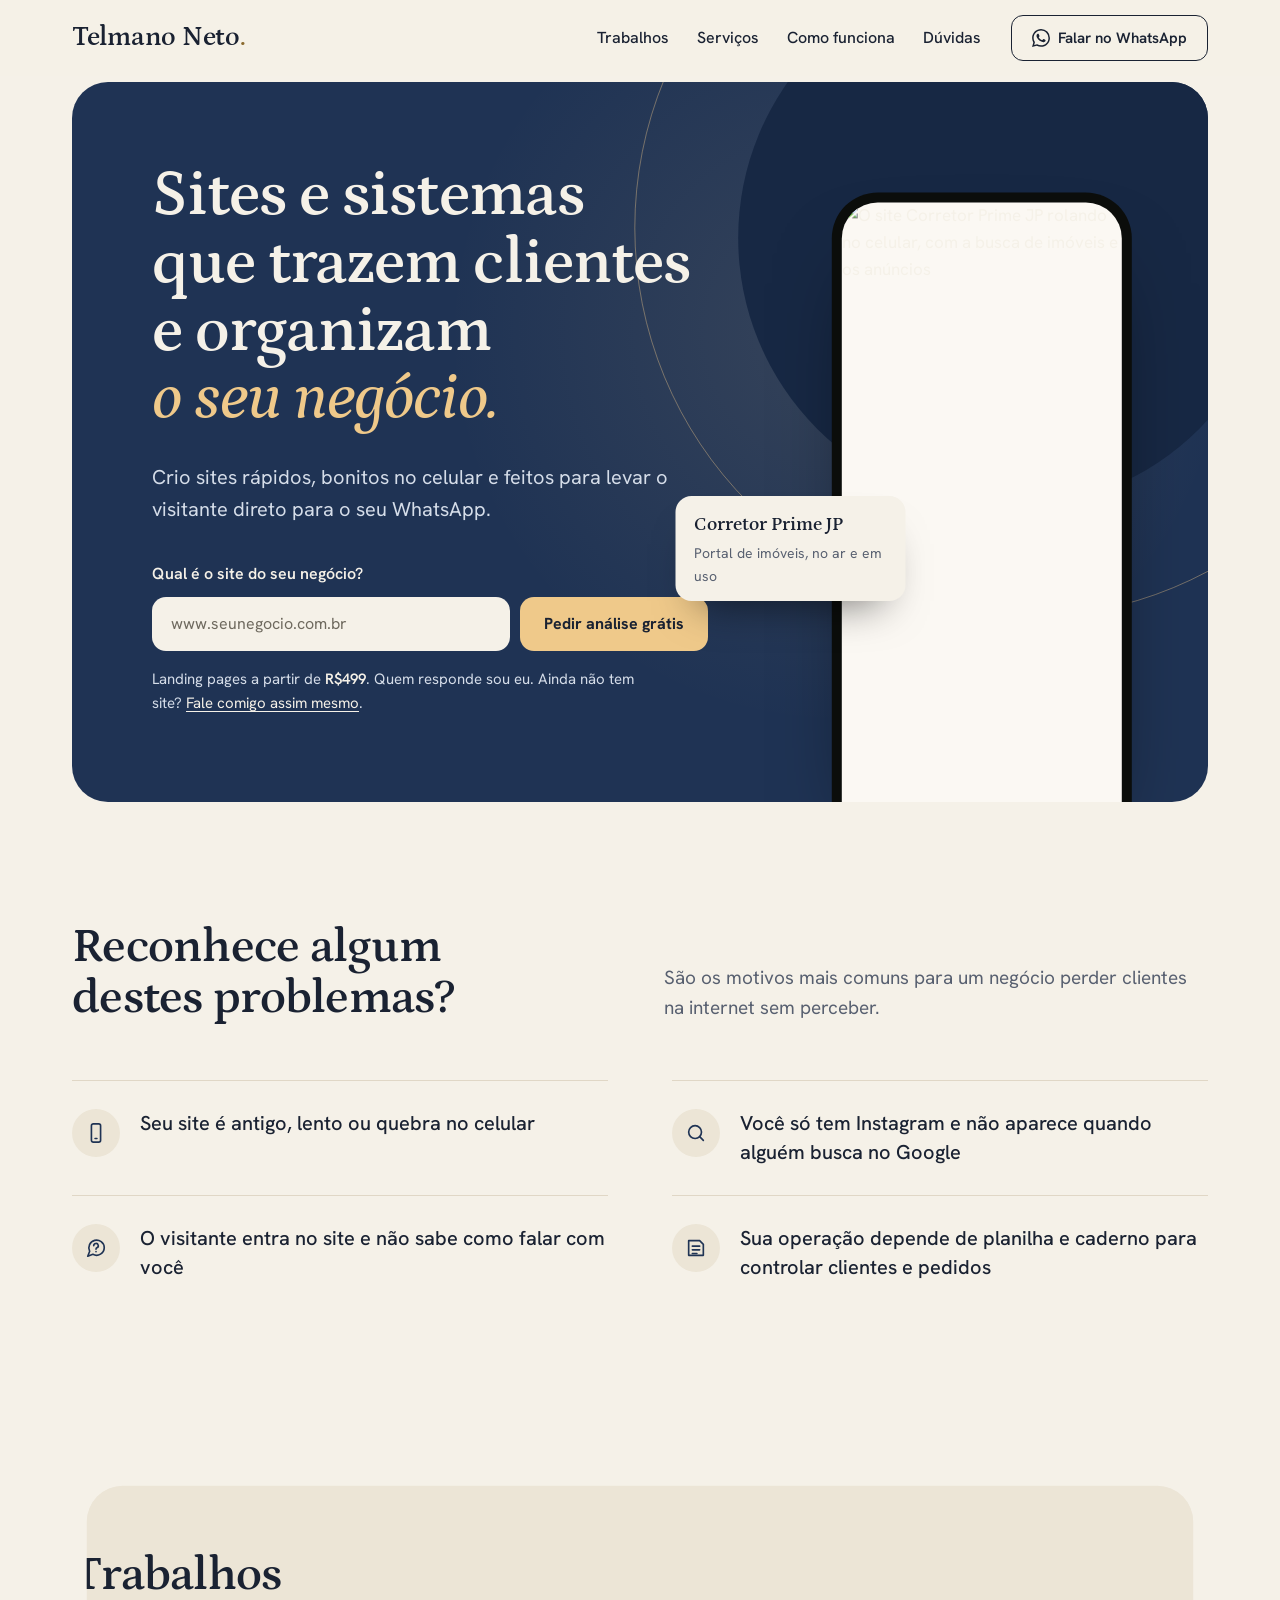
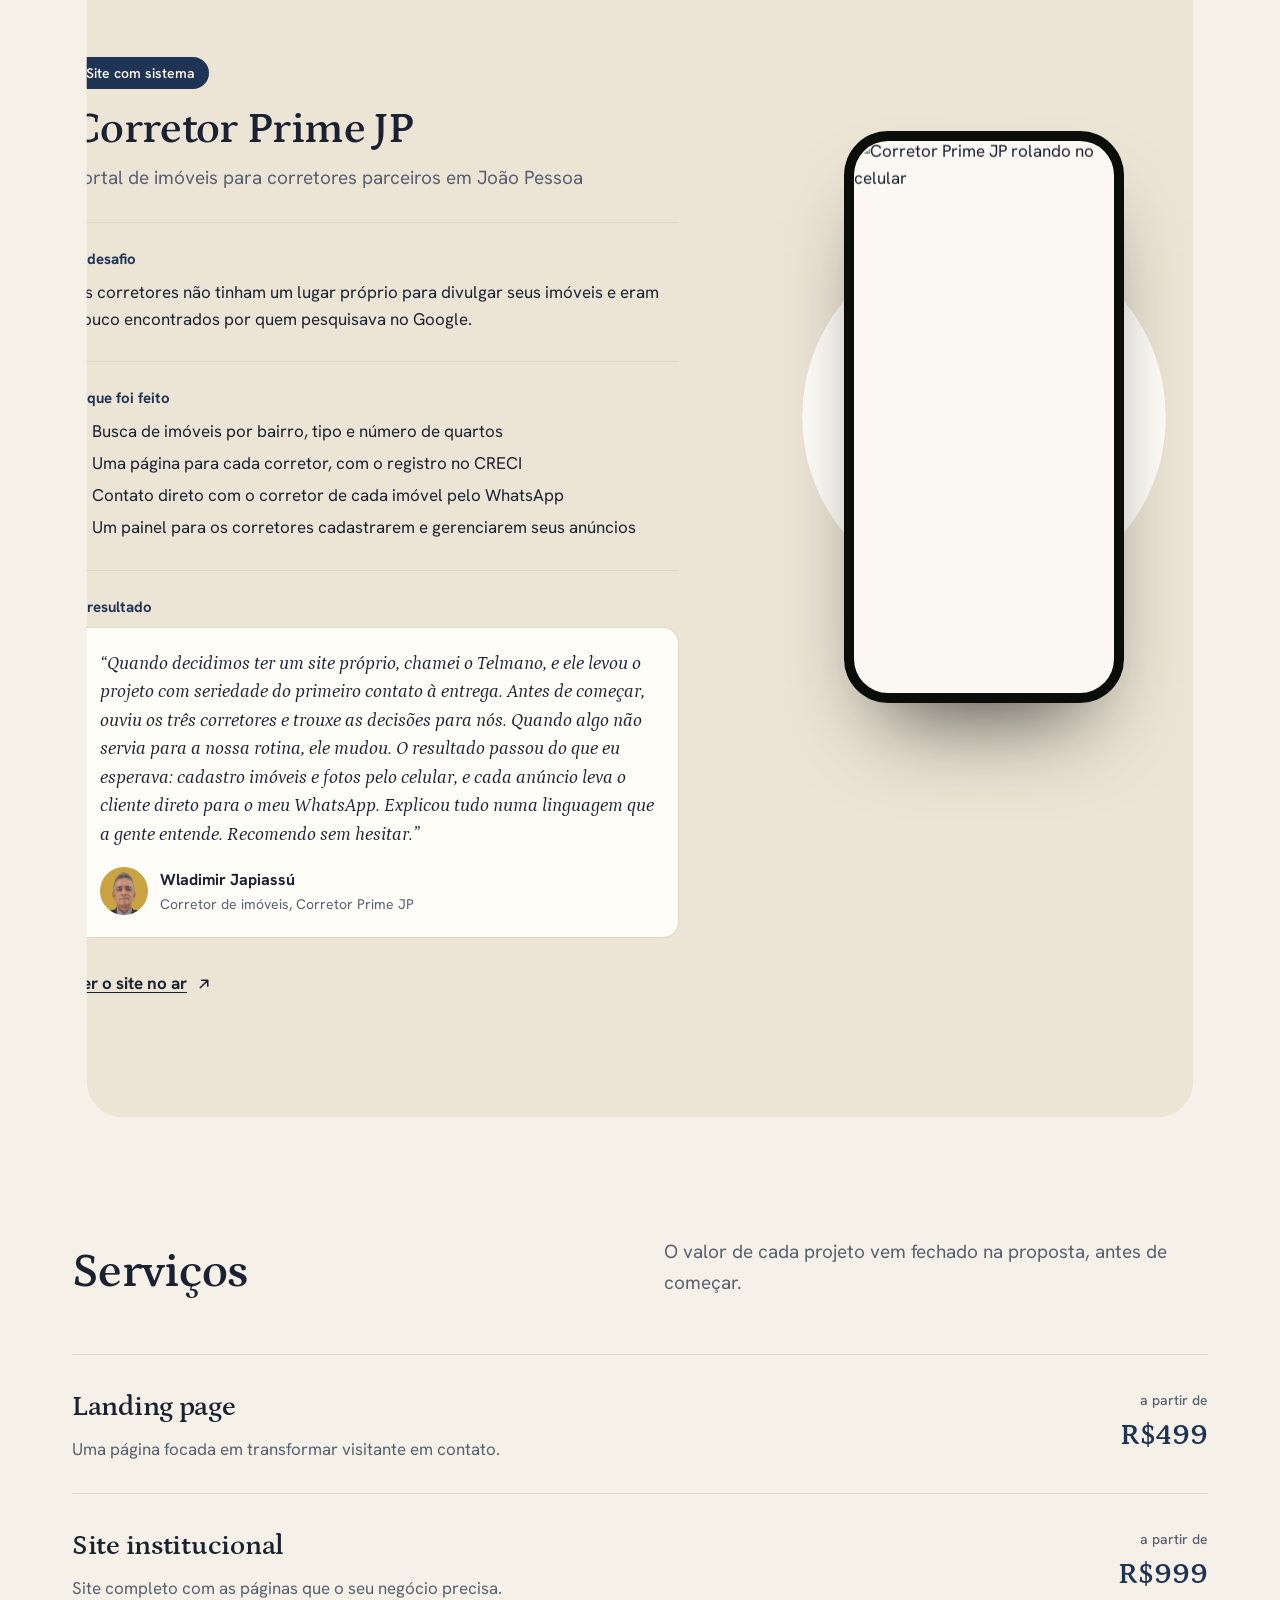
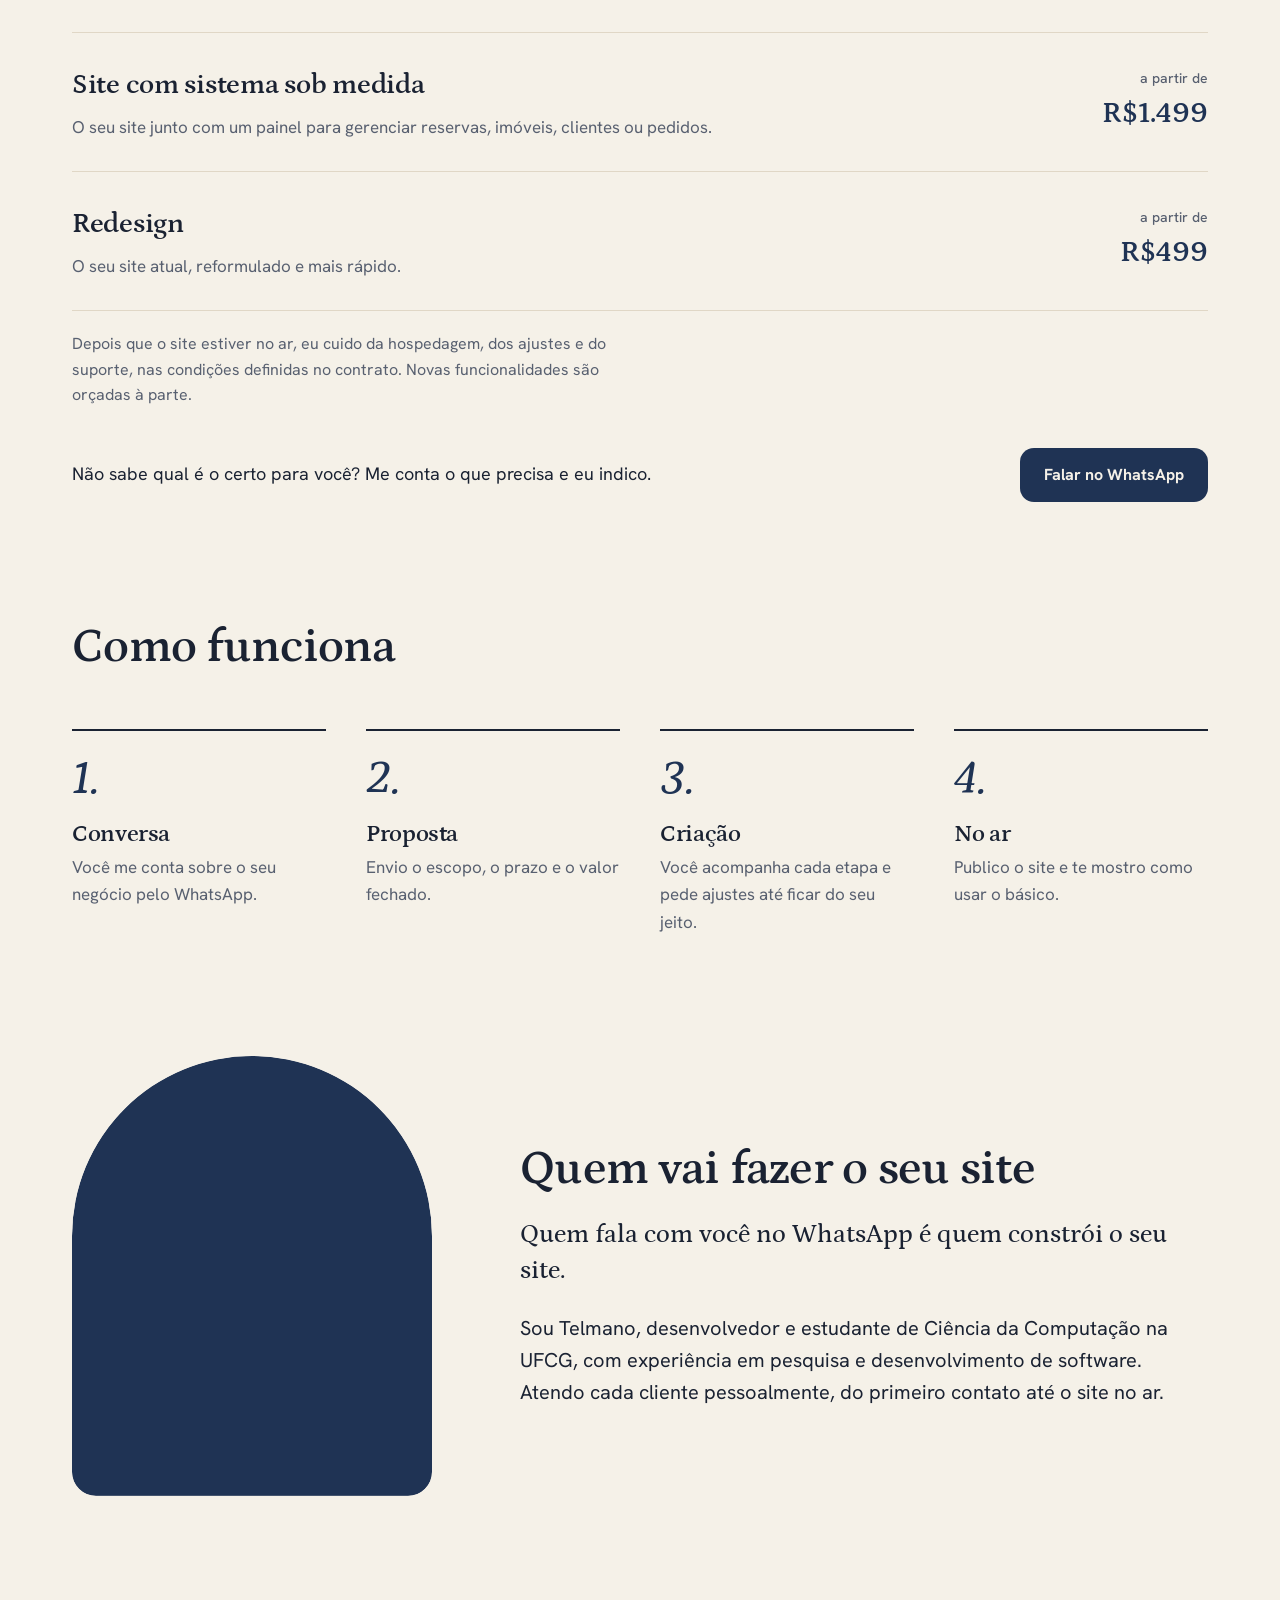
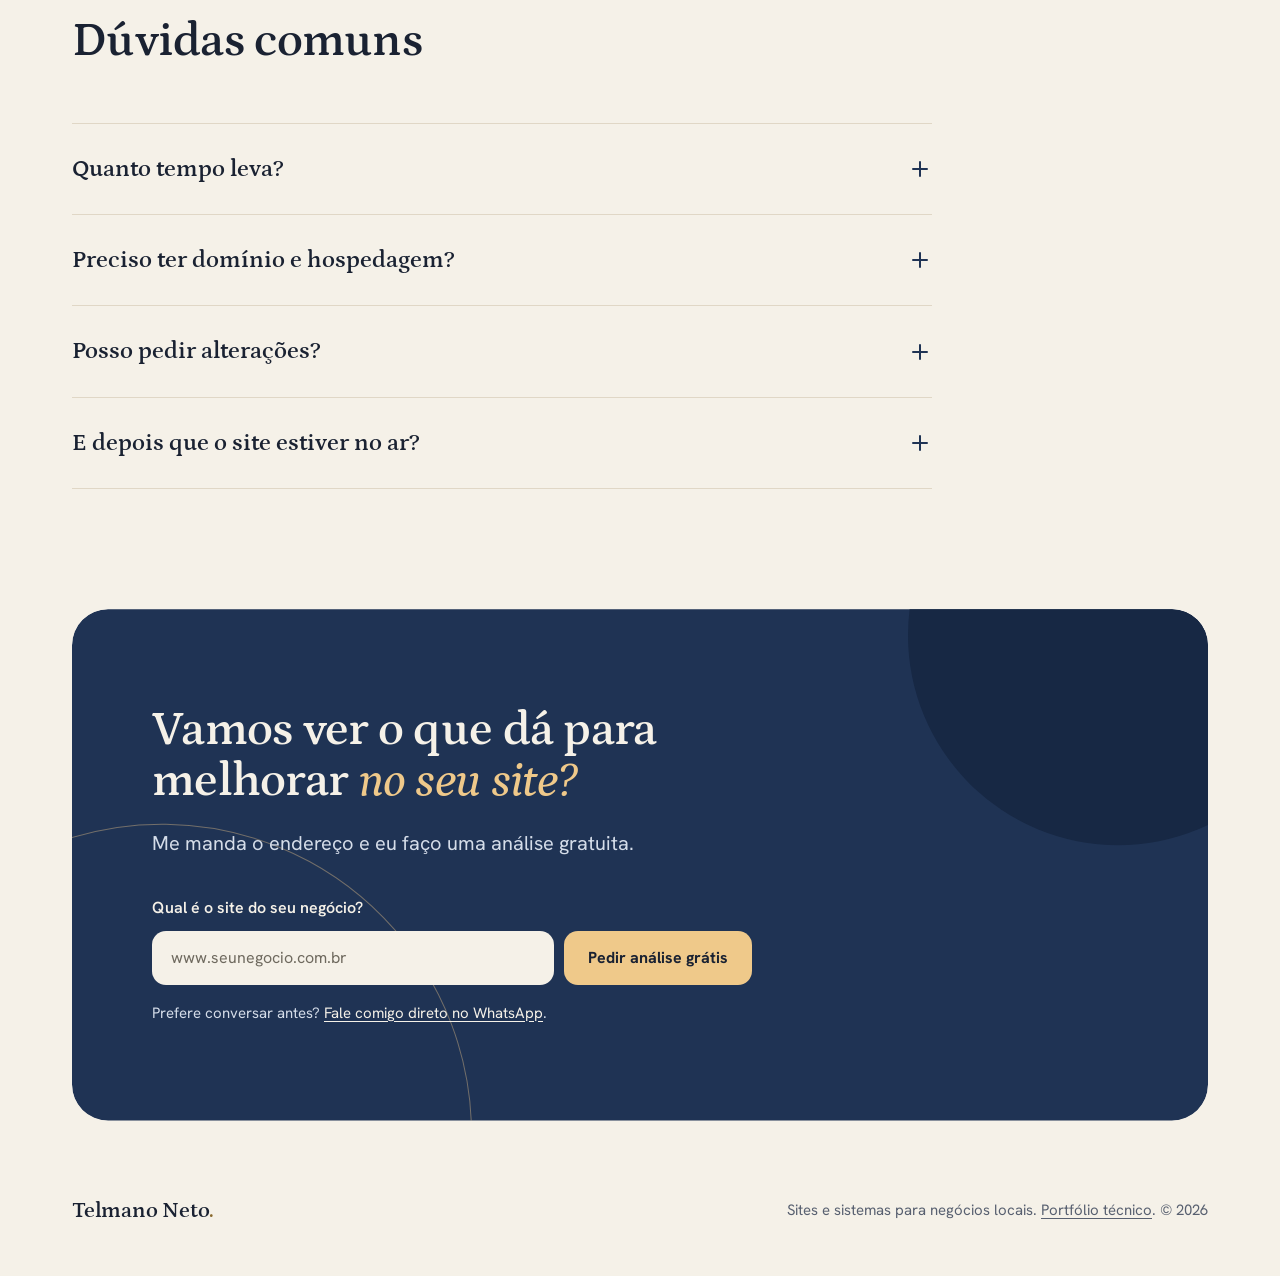
==== commit 2948d883: "feat: imagens de Open Graph para compartilhamento nas redes Adiciona og:image (1200x630) ao site pri" ====
--- a/index.html
+++ b/index.html
@@ -7,6 +7,18 @@
   <meta name="description" content="Sites rápidos, bonitos no celular e feitos para levar o visitante direto para o seu WhatsApp. Landing pages a partir de R$499.">
   <meta property="og:title" content="Telmano Neto | Sites e sistemas para negócios locais">
   <meta property="og:description" content="Sites rápidos, bonitos no celular e feitos para levar o visitante direto para o seu WhatsApp. Landing pages a partir de R$499.">
+  <meta property="og:type" content="website">
+  <meta property="og:url" content="https://www.telmanoneto.com.br/">
+  <meta property="og:site_name" content="Telmano Neto">
+  <meta property="og:locale" content="pt_BR">
+  <meta property="og:image" content="https://www.telmanoneto.com.br/assets/og-clientes.jpg">
+  <meta property="og:image:secure_url" content="https://www.telmanoneto.com.br/assets/og-clientes.jpg">
+  <meta property="og:image:type" content="image/jpeg">
+  <meta property="og:image:width" content="1200">
+  <meta property="og:image:height" content="630">
+  <meta property="og:image:alt" content="Telmano Neto — Sites que trazem clientes e organizam o seu negócio. Landing pages a partir de R$499. Ao lado, o site Corretor Prime JP aberto num celular.">
+  <meta name="twitter:card" content="summary_large_image">
+  <meta name="twitter:image" content="https://www.telmanoneto.com.br/assets/og-clientes.jpg">
   <meta name="theme-color" content="#1F3354">
   <link rel="icon" type="image/png" sizes="32x32" href="/assets/favicon-32.png">
   <link rel="icon" type="image/svg+xml" href="/assets/favicon.svg">
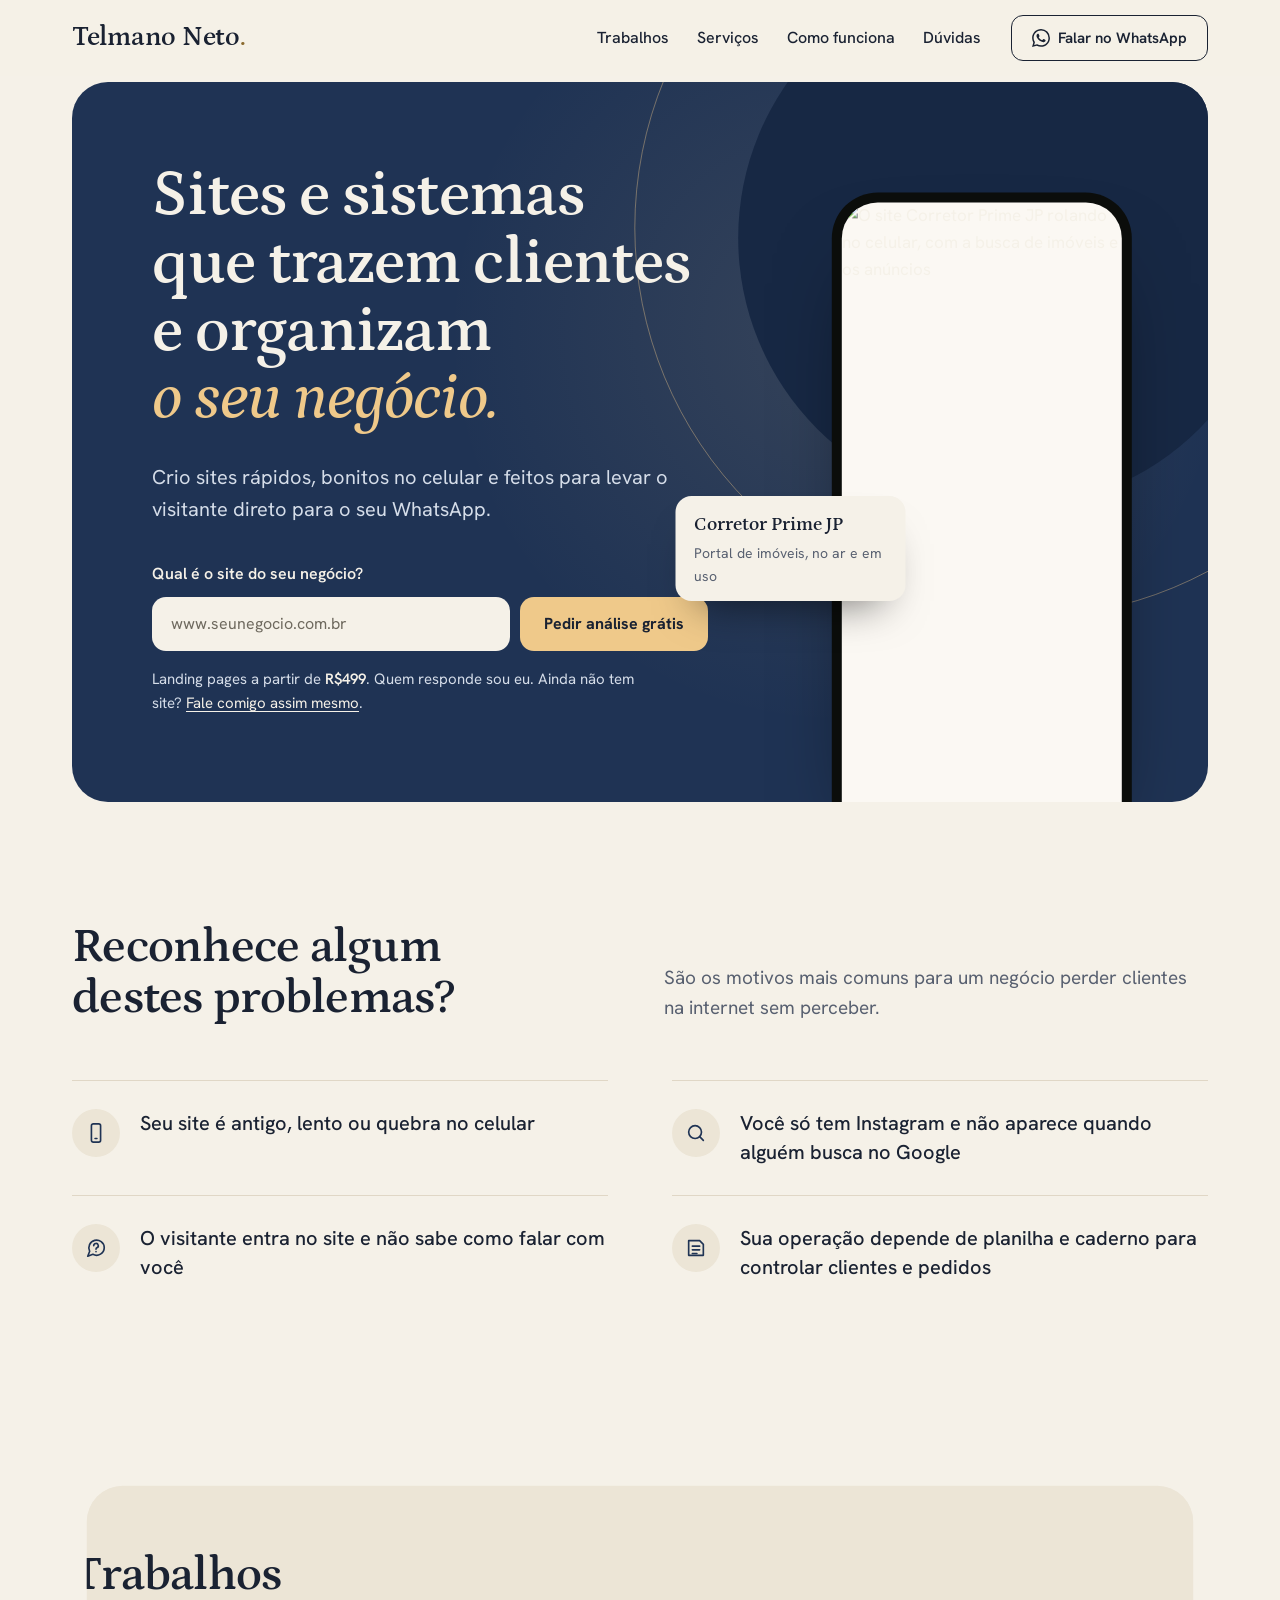
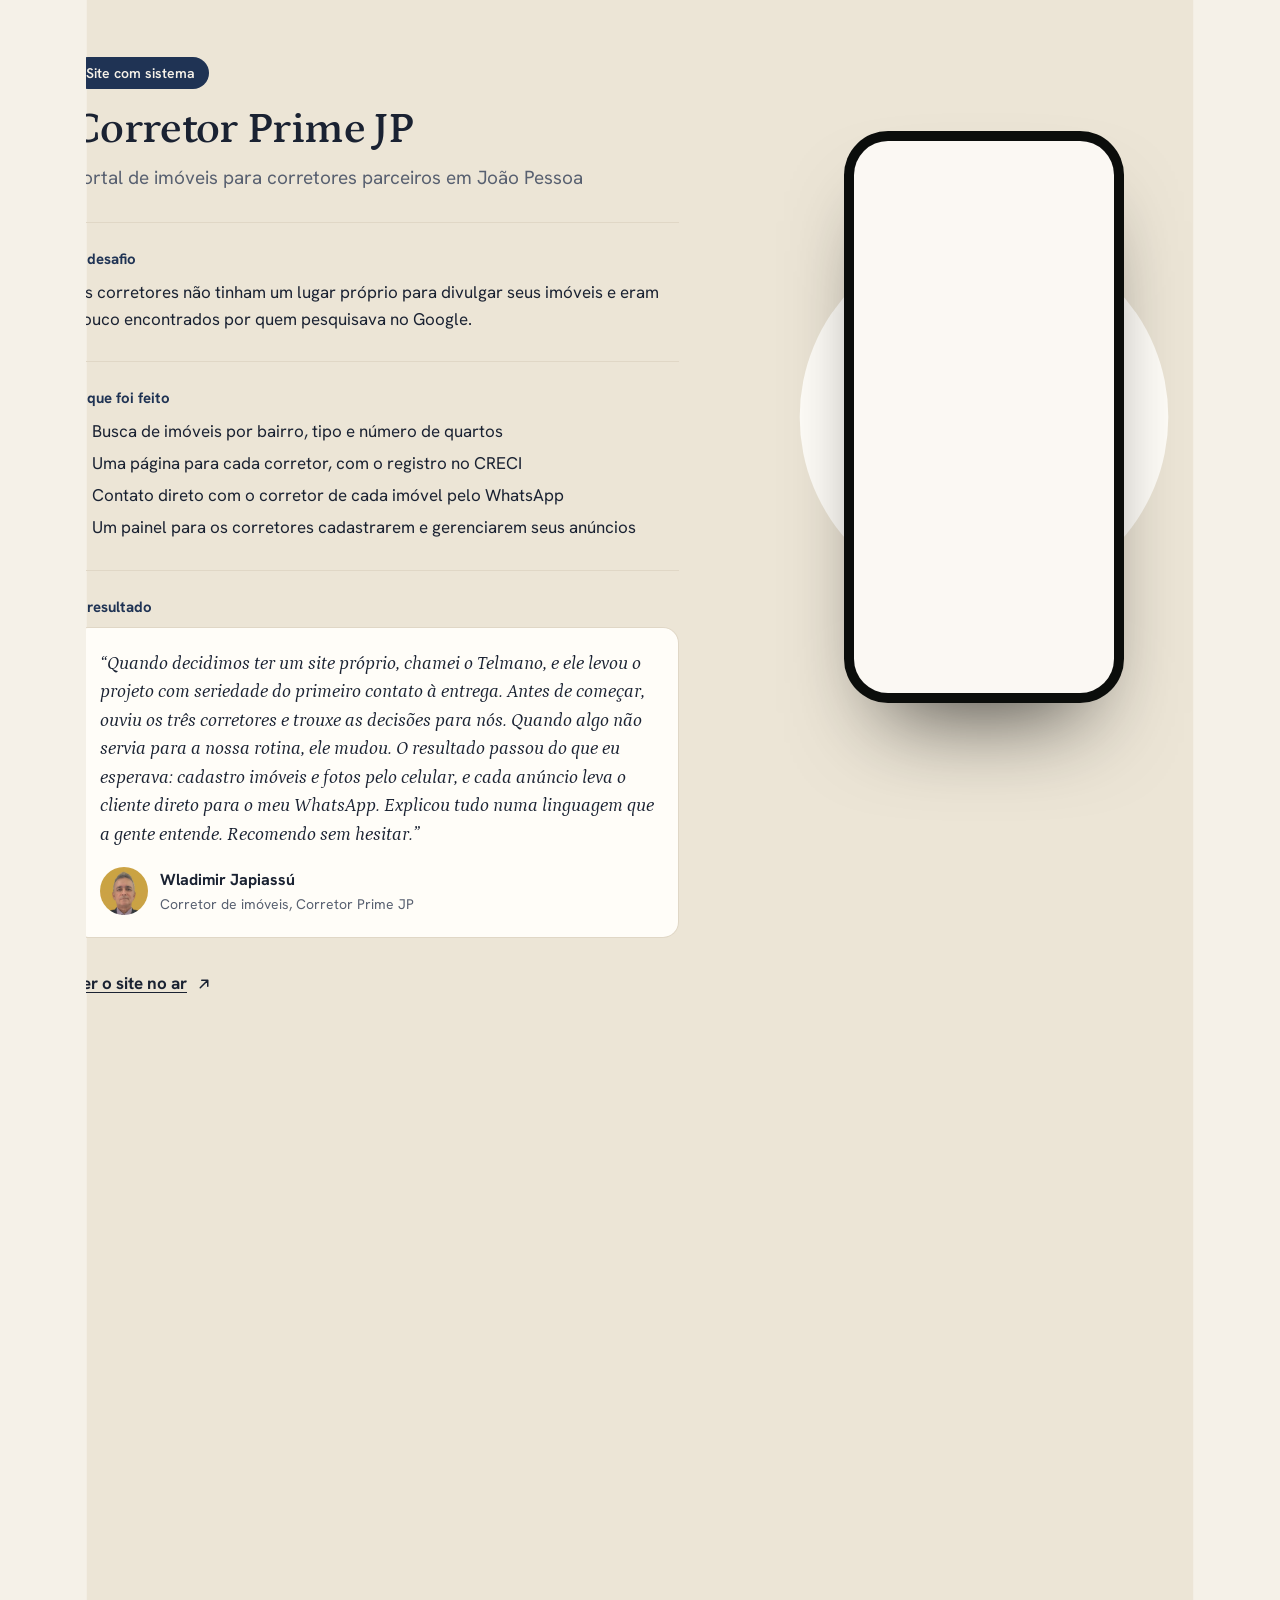
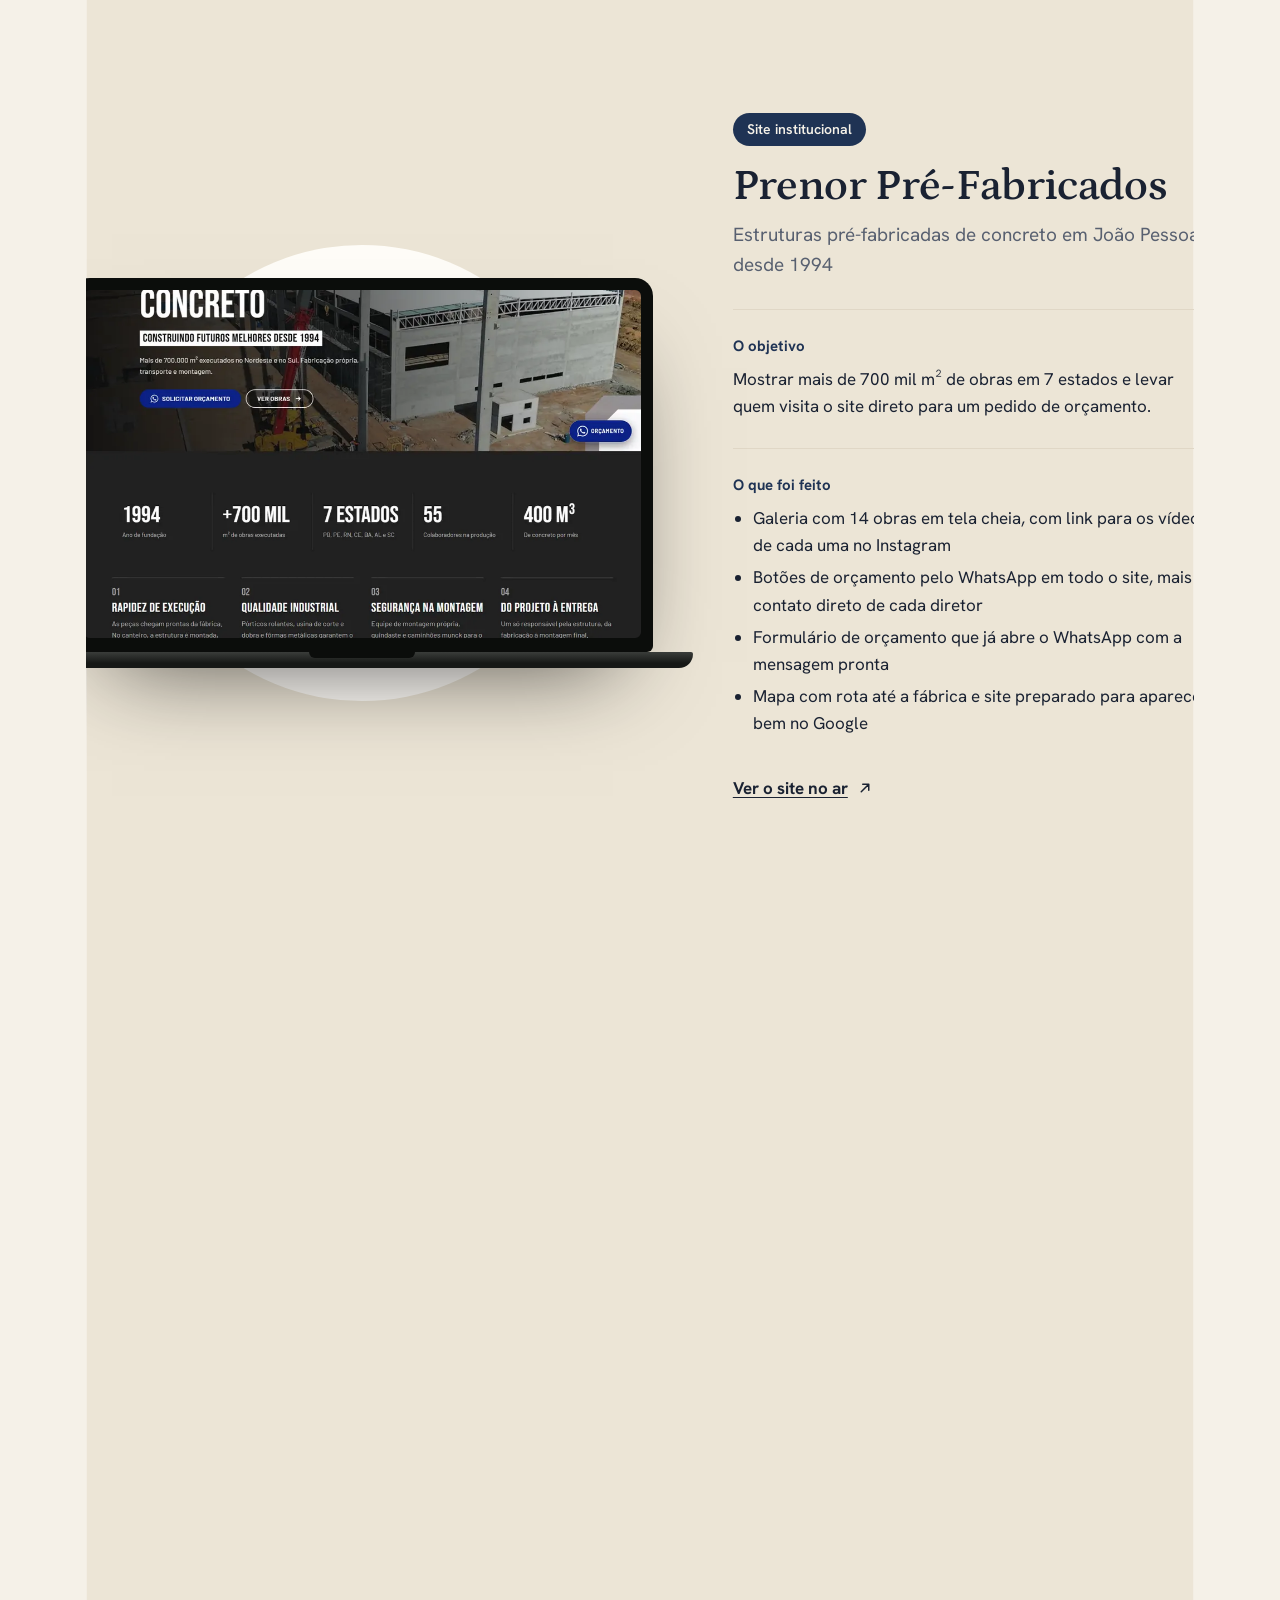
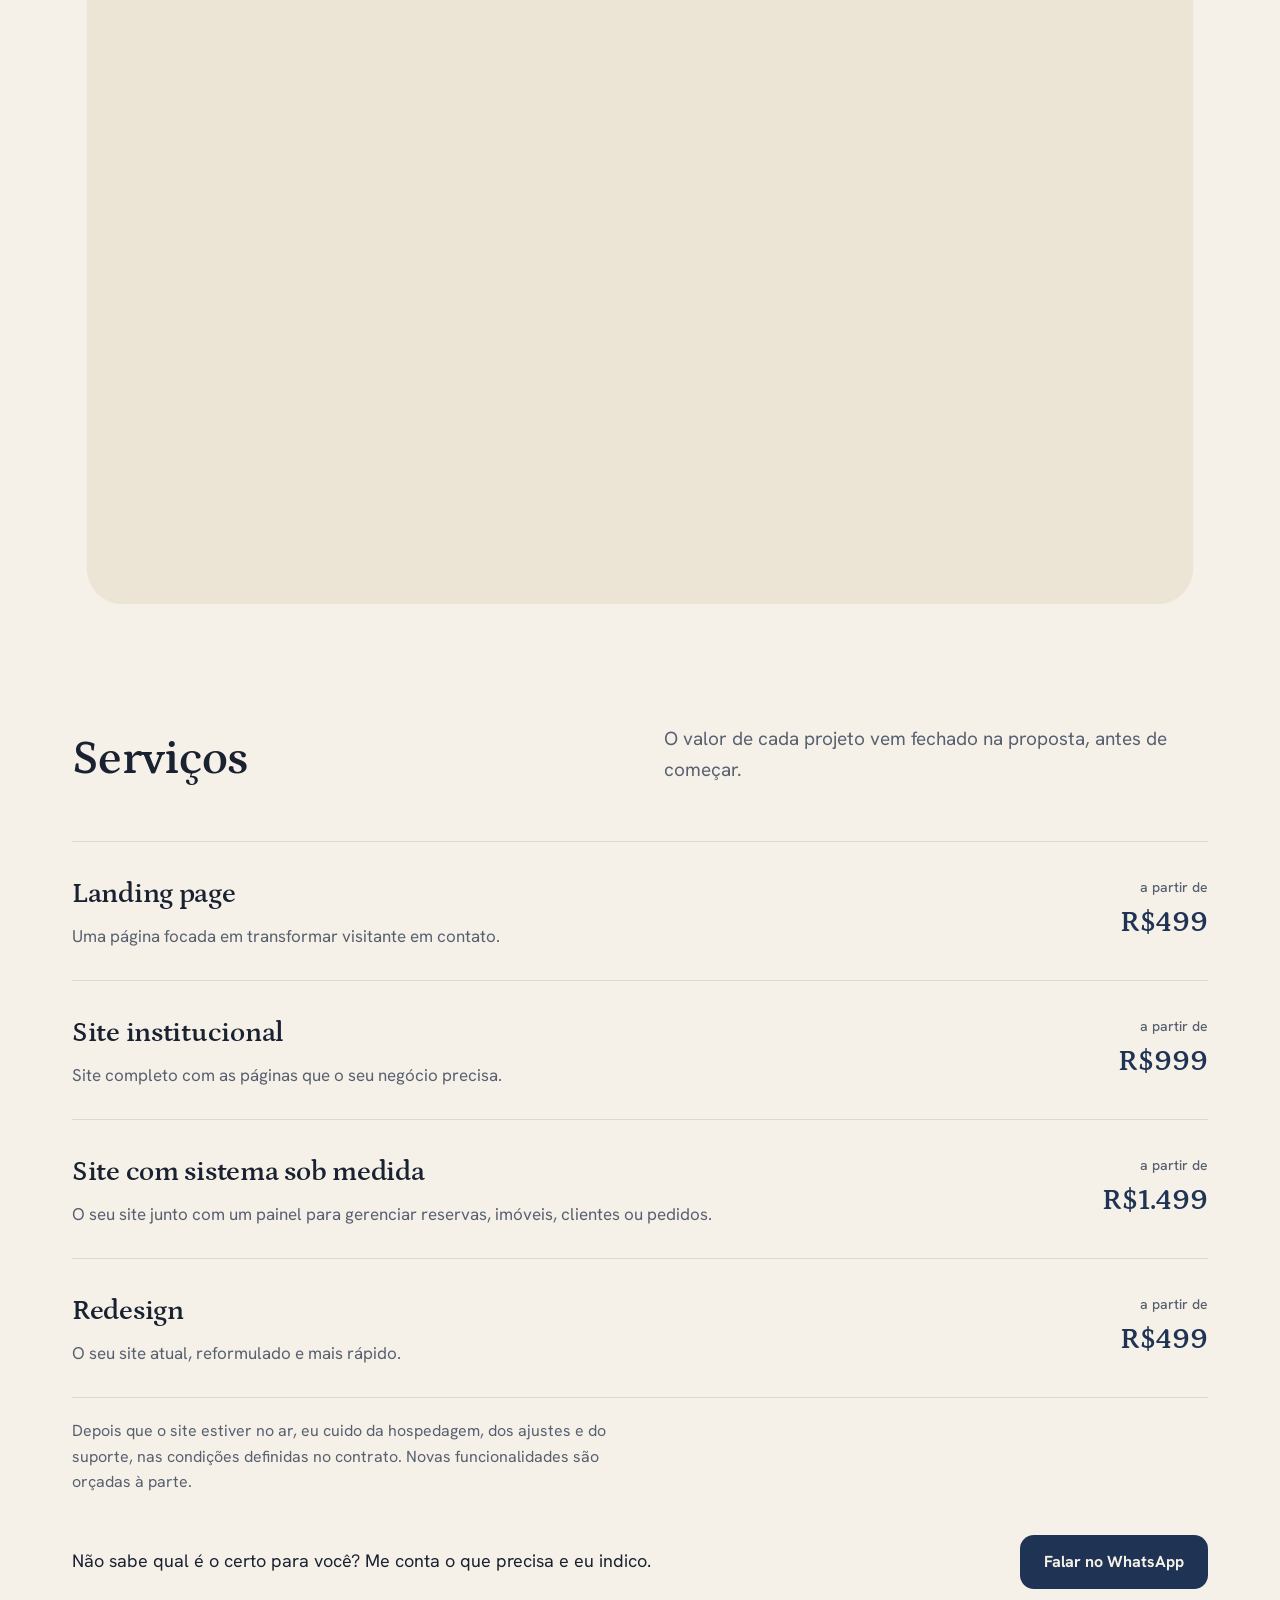
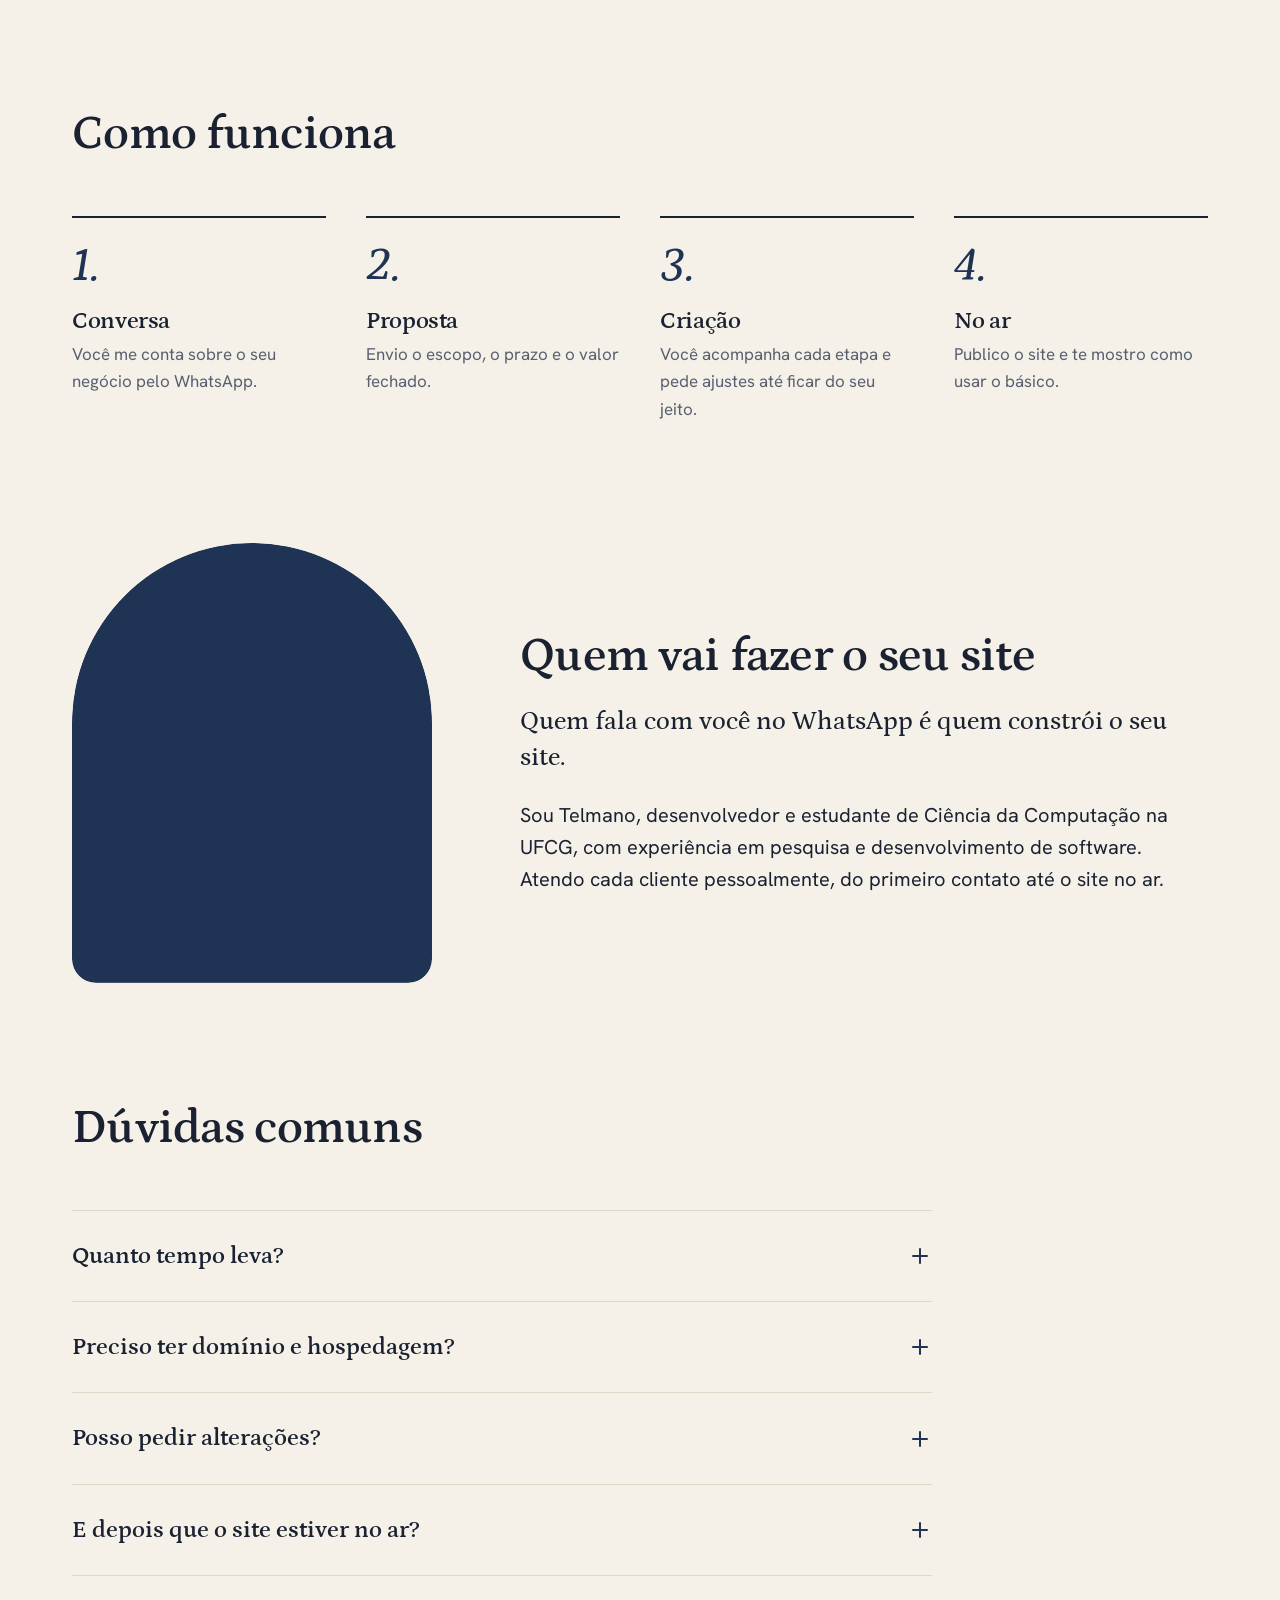
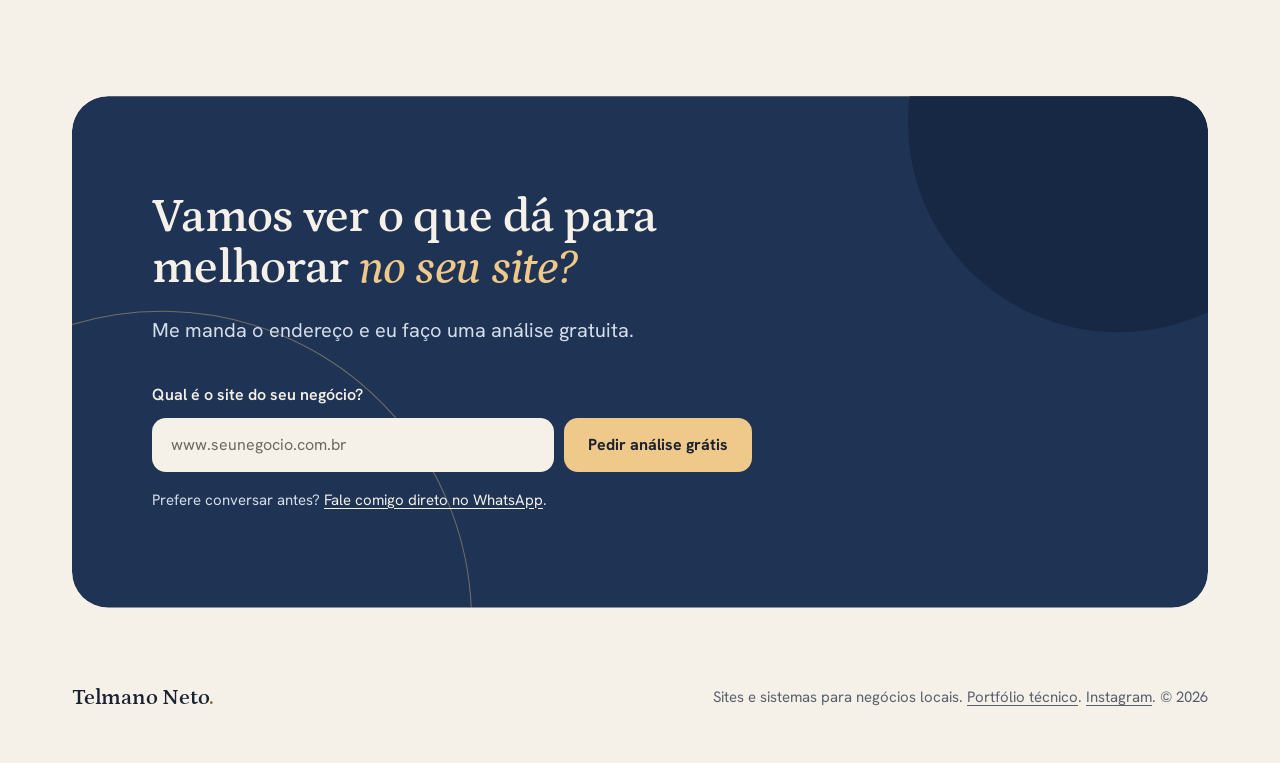
==== commit 41eed11d: "feat: case da Prenor Pré-Fabricados e Instagram como contato - Site de clientes: novo case da Prenor" ====
--- a/index.html
+++ b/index.html
@@ -101,7 +101,8 @@
           </div>
           <div class="works">
 
-            <article class="case">
+            <div class="pin-track">
+            <article class="case" data-rolagem="trava">
               <div>
                 <span class="case-kind reveal">Site com sistema</span>
                 <h3 data-split>Corretor Prime JP</h3>
@@ -131,9 +132,37 @@
                 <a class="case-link reveal" href="https://corretorprimejp.com.br" target="_blank" rel="noopener">Ver o site no ar<svg viewBox="0 0 24 24" width="18" height="18" fill="none" stroke="currentColor" stroke-width="2" stroke-linecap="round" stroke-linejoin="round" aria-hidden="true"><path d="M7 17 17 7M9 7h8v8"></path></svg></a>
               </div>
               <div class="case-stage" data-in>
-                <div class="phone"><div class="screen"><img src="/assets/corretor-mobile-long.jpg" alt="Corretor Prime JP rolando no celular"></div></div>
+                <div class="phone"><div class="screen"><img src="/assets/corretor-mobile-long.jpg" alt="Corretor Prime JP rolando no celular" width="500" height="2016"></div></div>
               </div>
             </article>
+            </div>
+
+            <div class="pin-track">
+            <article class="case case-rev" data-rolagem="trava">
+              <div>
+                <span class="case-kind reveal">Site institucional</span>
+                <h3 data-split>Prenor Pré-Fabricados</h3>
+                <p class="case-sum reveal" style="--d:250ms">Estruturas pré-fabricadas de concreto em João Pessoa, desde 1994</p>
+                <div class="case-block reveal">
+                  <h4>O objetivo</h4>
+                  <p>Mostrar mais de 700 mil m² de obras em 7 estados e levar quem visita o site direto para um pedido de orçamento.</p>
+                </div>
+                <div class="case-block reveal">
+                  <h4>O que foi feito</h4>
+                  <ul class="case-list">
+                    <li>Galeria com 14 obras em tela cheia, com link para os vídeos de cada uma no Instagram</li><li>Botões de orçamento pelo WhatsApp em todo o site, mais o contato direto de cada diretor</li><li>Formulário de orçamento que já abre o WhatsApp com a mensagem pronta</li><li>Mapa com rota até a fábrica e site preparado para aparecer bem no Google</li>
+                  </ul>
+                </div>
+                <a class="case-link reveal" href="https://prenor.com.br" target="_blank" rel="noopener">Ver o site no ar<svg viewBox="0 0 24 24" width="18" height="18" fill="none" stroke="currentColor" stroke-width="2" stroke-linecap="round" stroke-linejoin="round" aria-hidden="true"><path d="M7 17 17 7M9 7h8v8"></path></svg></a>
+              </div>
+              <div class="case-stage" data-in>
+                <div class="laptop">
+                  <div class="laptop-lid"><div class="screen"><img src="/assets/prenor-desktop-long.webp" alt="Site da Prenor Pré-Fabricados rolando na tela de um notebook" width="1000" height="2422" loading="lazy"></div></div>
+                  <div class="laptop-base" aria-hidden="true"></div>
+                </div>
+              </div>
+            </article>
+            </div>
           </div>
         </div>
       </section>
@@ -221,7 +250,7 @@
     <footer class="foot">
       <div class="wrap foot-in">
         <a class="word" href="#inicio">Telmano Neto<span>.</span></a>
-        <span>Sites e sistemas para negócios locais. <a class="link-discreto" href="https://portfolio.telmanoneto.com.br/">Portfólio técnico</a>. © 2026</span>
+        <span>Sites e sistemas para negócios locais. <a class="link-discreto" href="https://portfolio.telmanoneto.com.br/">Portfólio técnico</a>. <a class="link-discreto" href="https://www.instagram.com/telmanoneto.dev/" target="_blank" rel="noopener">Instagram</a>. © 2026</span>
       </div>
     </footer>
 
--- a/css/clientes.css
+++ b/css/clientes.css
@@ -636,6 +636,51 @@
   border-radius: 34px;
 }
 
+/* Notebook: para sites que brilham mais na tela grande */
+.laptop {
+  position: relative;
+  z-index: 1;
+  width: 100%;
+  max-width: 600px;
+}
+
+.laptop-lid {
+  padding: 12px 12px 14px;
+  border-radius: 18px 18px 6px 6px;
+  background: #0B0D0B;
+  box-shadow: 0 50px 90px -40px rgba(0,0,0,.7);
+}
+
+.case-stage .laptop .screen {
+  height: auto;
+  aspect-ratio: 16 / 10;
+  border-radius: 6px;
+  background: #0E0E0E;
+  --travel: -74.2%;
+}
+
+.laptop-base {
+  position: relative;
+  width: 114%;
+  height: 16px;
+  margin-left: -7%;
+  border-radius: 2px 2px 14px 14px;
+  background: linear-gradient(#3A3D3A, #161816 70%);
+  box-shadow: 0 30px 40px -24px rgba(0,0,0,.6);
+}
+
+.laptop-base::before {
+  content: "";
+  position: absolute;
+  left: 50%;
+  top: 0;
+  width: 16%;
+  height: 6px;
+  translate: -50% 0;
+  border-radius: 0 0 8px 8px;
+  background: #0B0D0B;
+}
+
 
 /* Serviços e preços =========================================== */
 
@@ -939,7 +984,7 @@
     transform: translateY(0);
   }
   92%, 100% {
-    transform: translateY(-47%);
+    transform: translateY(var(--travel, -47%));
   }
 }
 
@@ -1057,6 +1102,16 @@
     width: 240px;
     height: 490px;
   }
+  .laptop {
+    width: 92%;
+  }
+  .laptop-lid {
+    padding: 8px 8px 10px;
+    border-radius: 12px 12px 4px 4px;
+  }
+  .laptop-base {
+    height: 11px;
+  }
   .faq summary {
     font-size: 21px;
   }
--- a/css/cinema.css
+++ b/css/cinema.css
@@ -126,7 +126,7 @@
 
   .cine .case-stage .screen img {
     animation: none;
-    translate: 0 calc(var(--shot, 0) * -47%);
+    translate: 0 calc(var(--shot, 0) * var(--travel, -47%));
     will-change: translate;
   }
 
@@ -311,14 +311,14 @@
 
 
   /* Trabalhos: o celular entra, inclina com o cursor e rola junto com a leitura */
-  .cine .case-stage .phone {
+  .cine .case-stage :is(.phone, .laptop) {
     opacity: 0;
     translate: 0 90px;
     transform: perspective(1400px) rotateX(calc(var(--ty, 0) * -5deg)) rotateY(calc(var(--tx, 0) * 7deg));
     transition: opacity 1s ease .15s, translate 1.4s cubic-bezier(.16,1,.3,1) .15s;
   }
 
-  .cine .case-stage.is-in .phone {
+  .cine .case-stage.is-in :is(.phone, .laptop) {
     opacity: 1;
     translate: none;
   }
@@ -385,6 +385,39 @@
     width: auto;
     aspect-ratio: 280 / 572;
   }
+
+  /* Caso invertido: a tela vem à esquerda e o texto à direita */
+  .case-rev {
+    grid-template-columns: minmax(0,1.1fr) minmax(0,.9fr);
+  }
+
+  .case-rev .case-stage {
+    order: -1;
+  }
+
+  .case-rev .case-stage::before {
+    width: 520px;
+    height: 520px;
+  }
+}
+
+/* Caso com trava: o trilho ganha altura extra e o caso fica preso enquanto só a tela rola */
+/* Espaçador (e não padding): o sticky só anda dentro da área de conteúdo do pai */
+.cine .pin-track.is-pin::after {
+  content: "";
+  display: block;
+  height: var(--pin-extra, 1200px);
+}
+
+.cine .pin-track.is-pin > .case {
+  position: sticky;
+  top: var(--pin-top, 96px);
+}
+
+@media (min-width: 981px) and (max-height: 760px) {
+  .case-stage .laptop {
+    max-width: calc((100svh - 220px) * 1.6);
+  }
 }
 
 
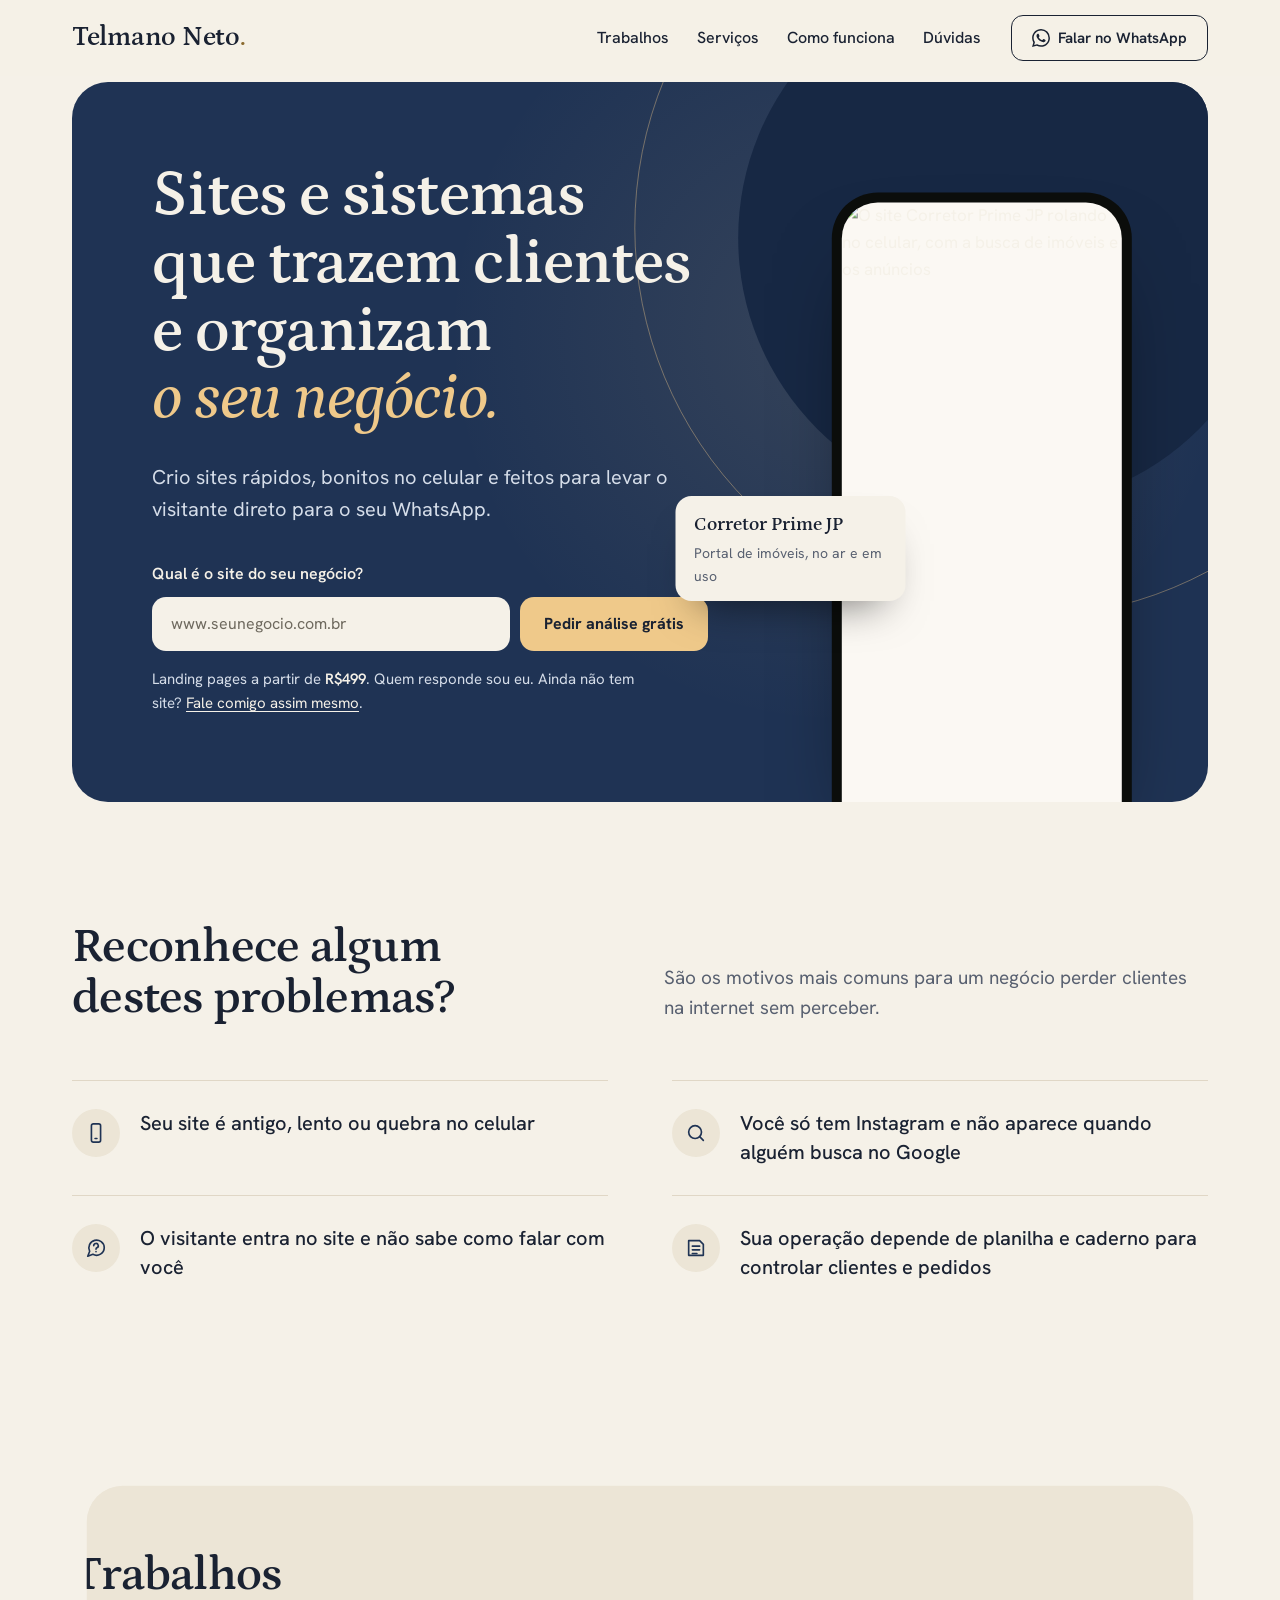
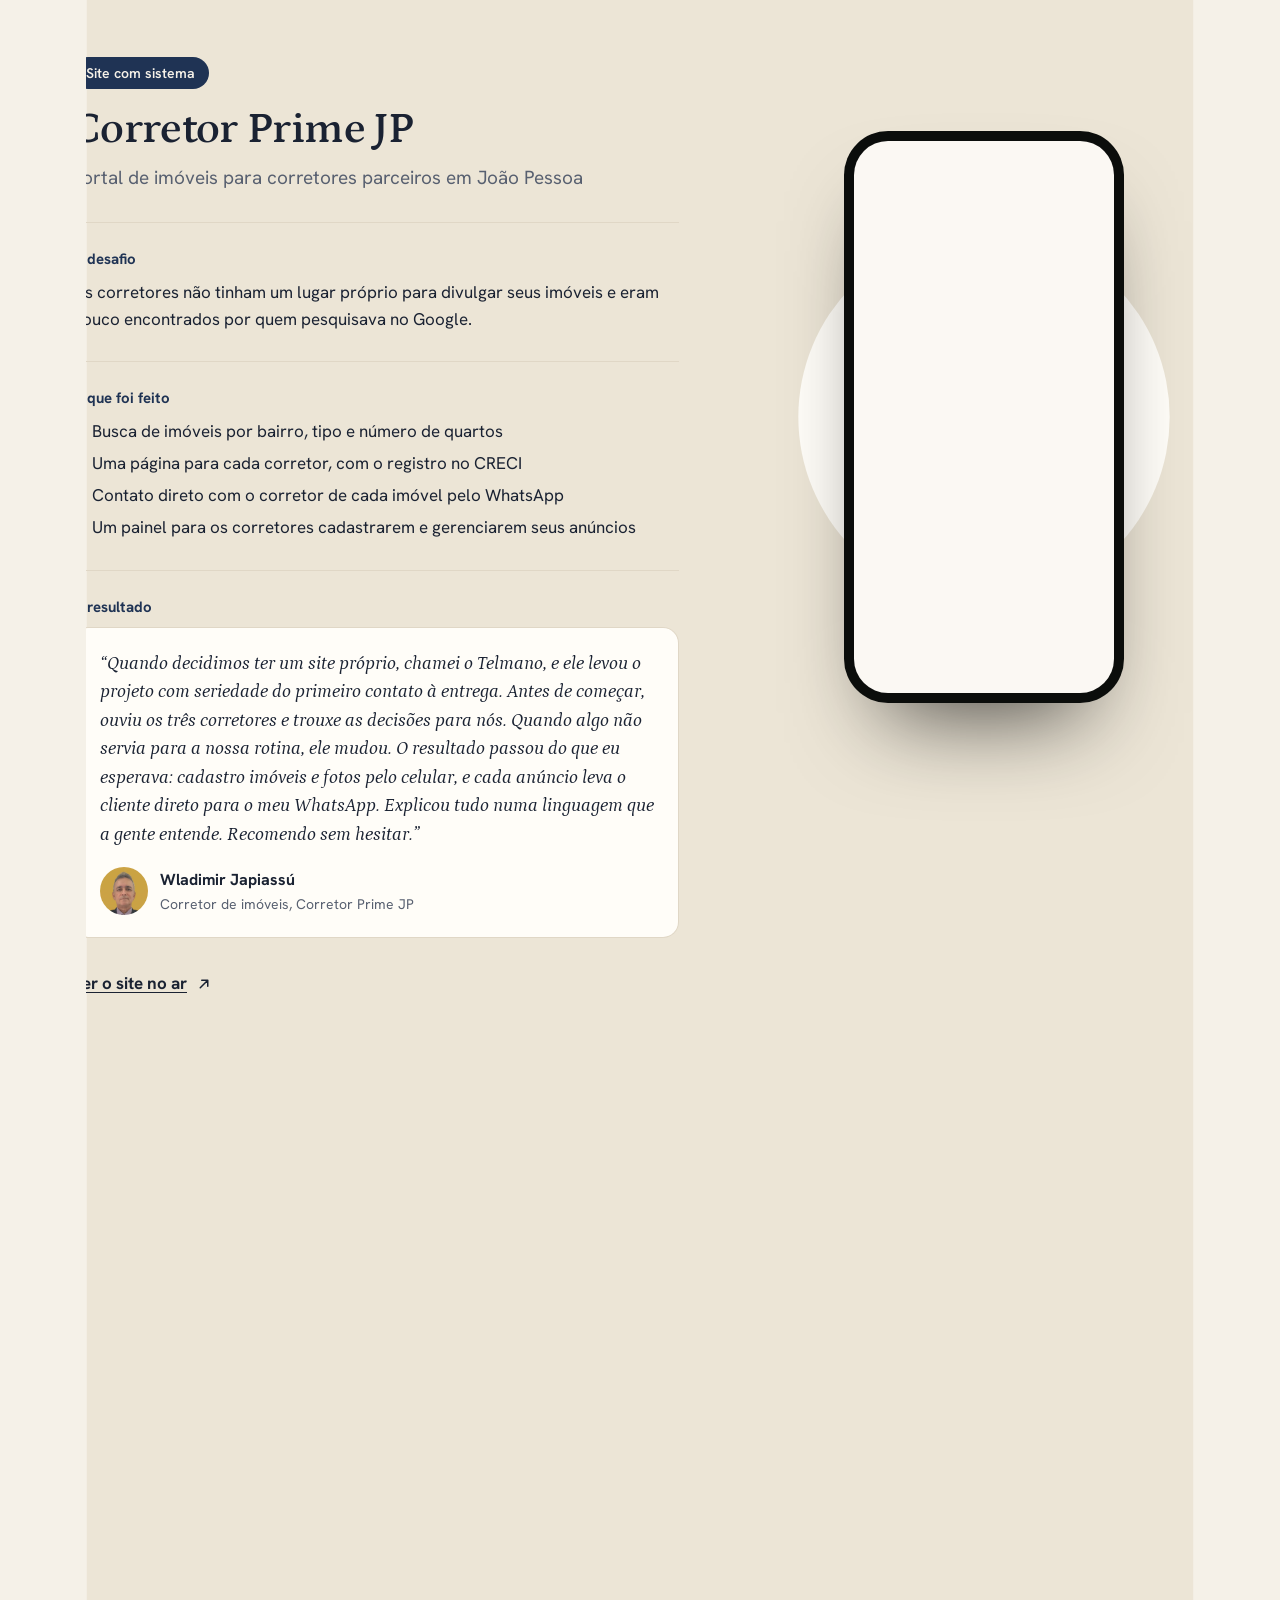
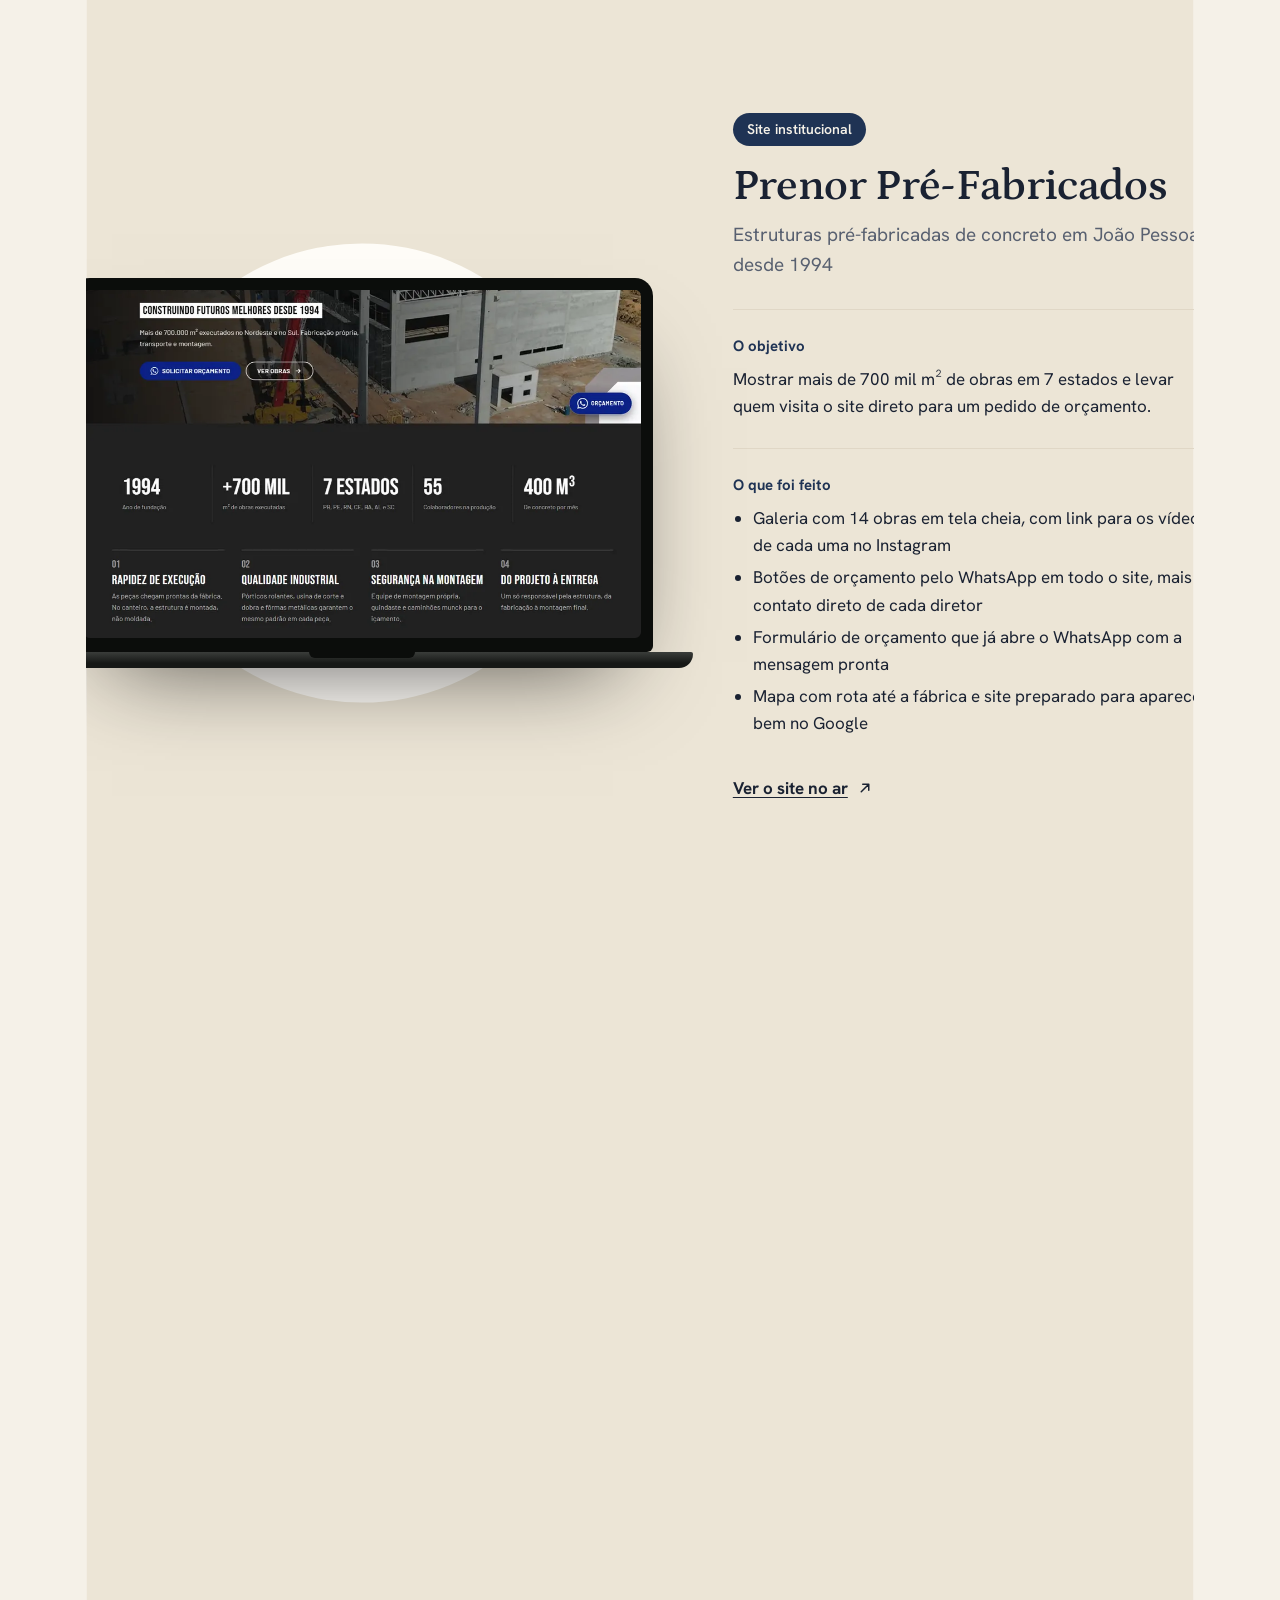
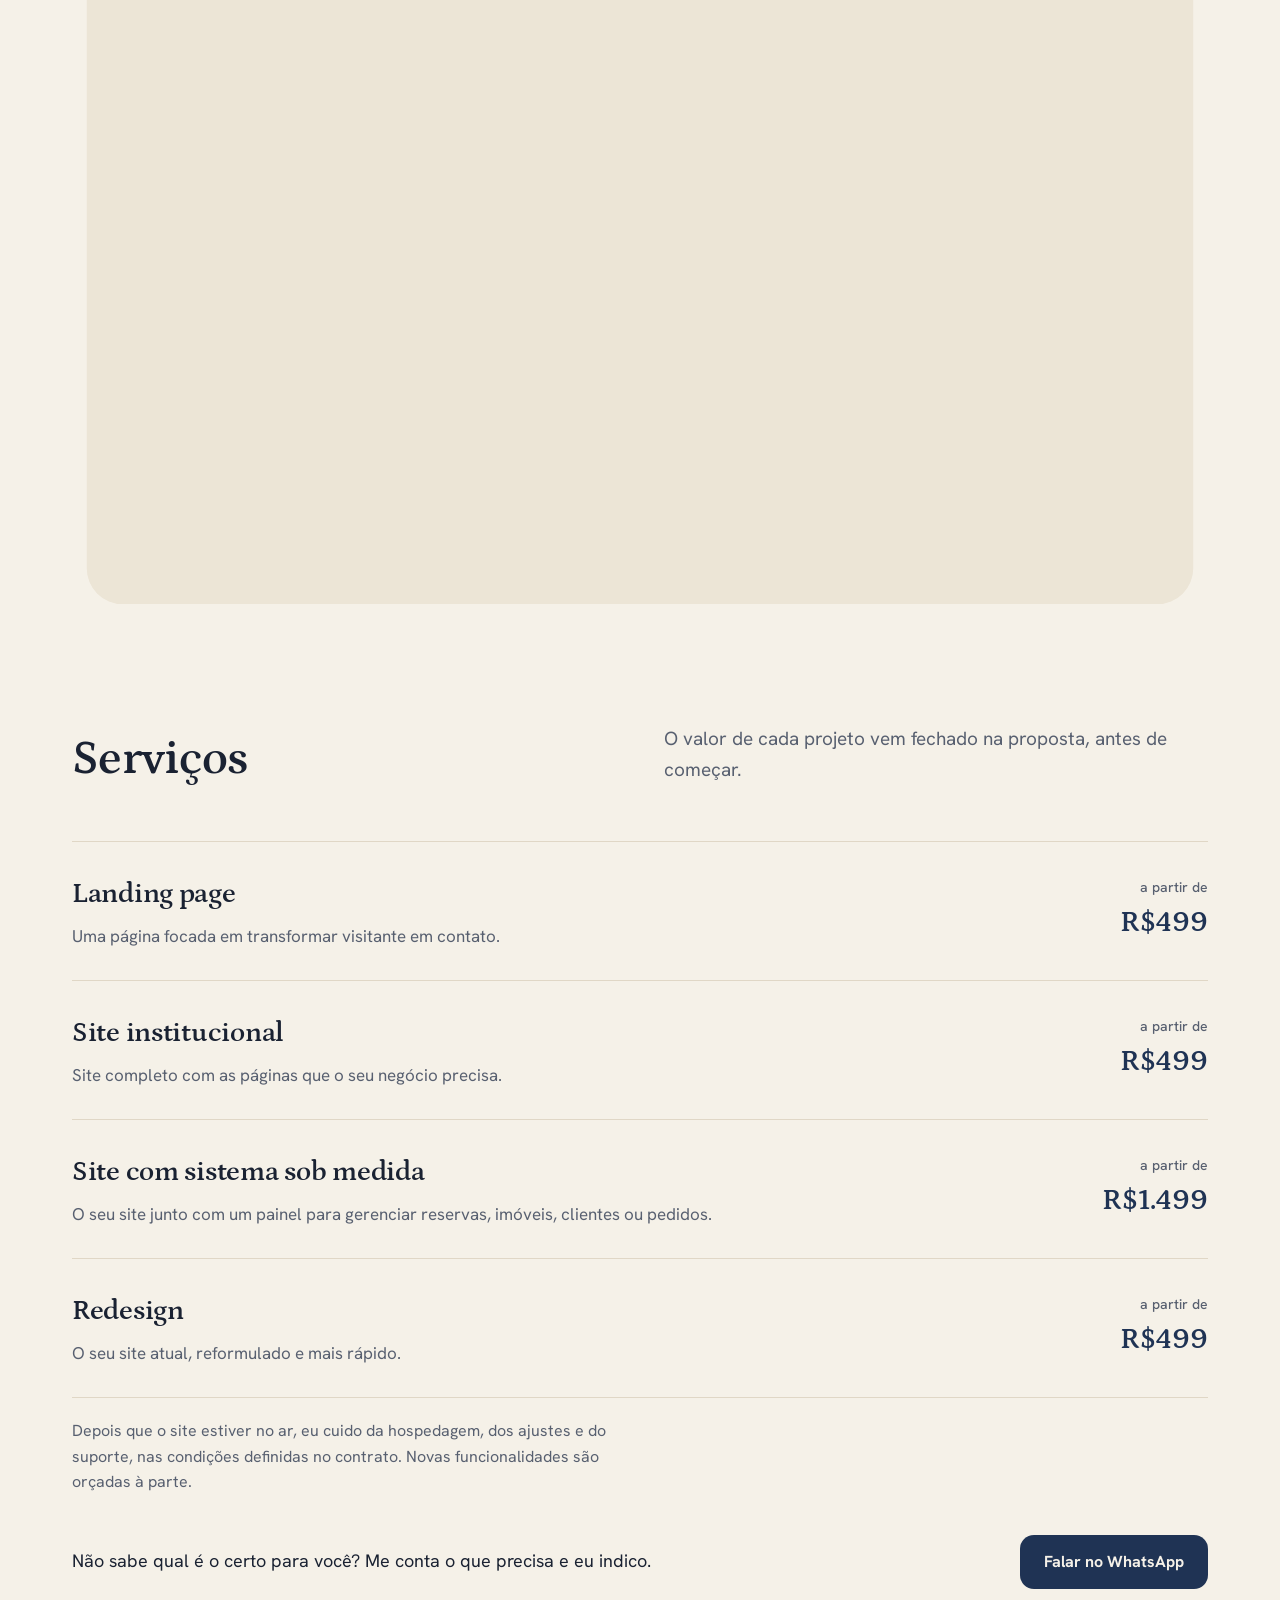
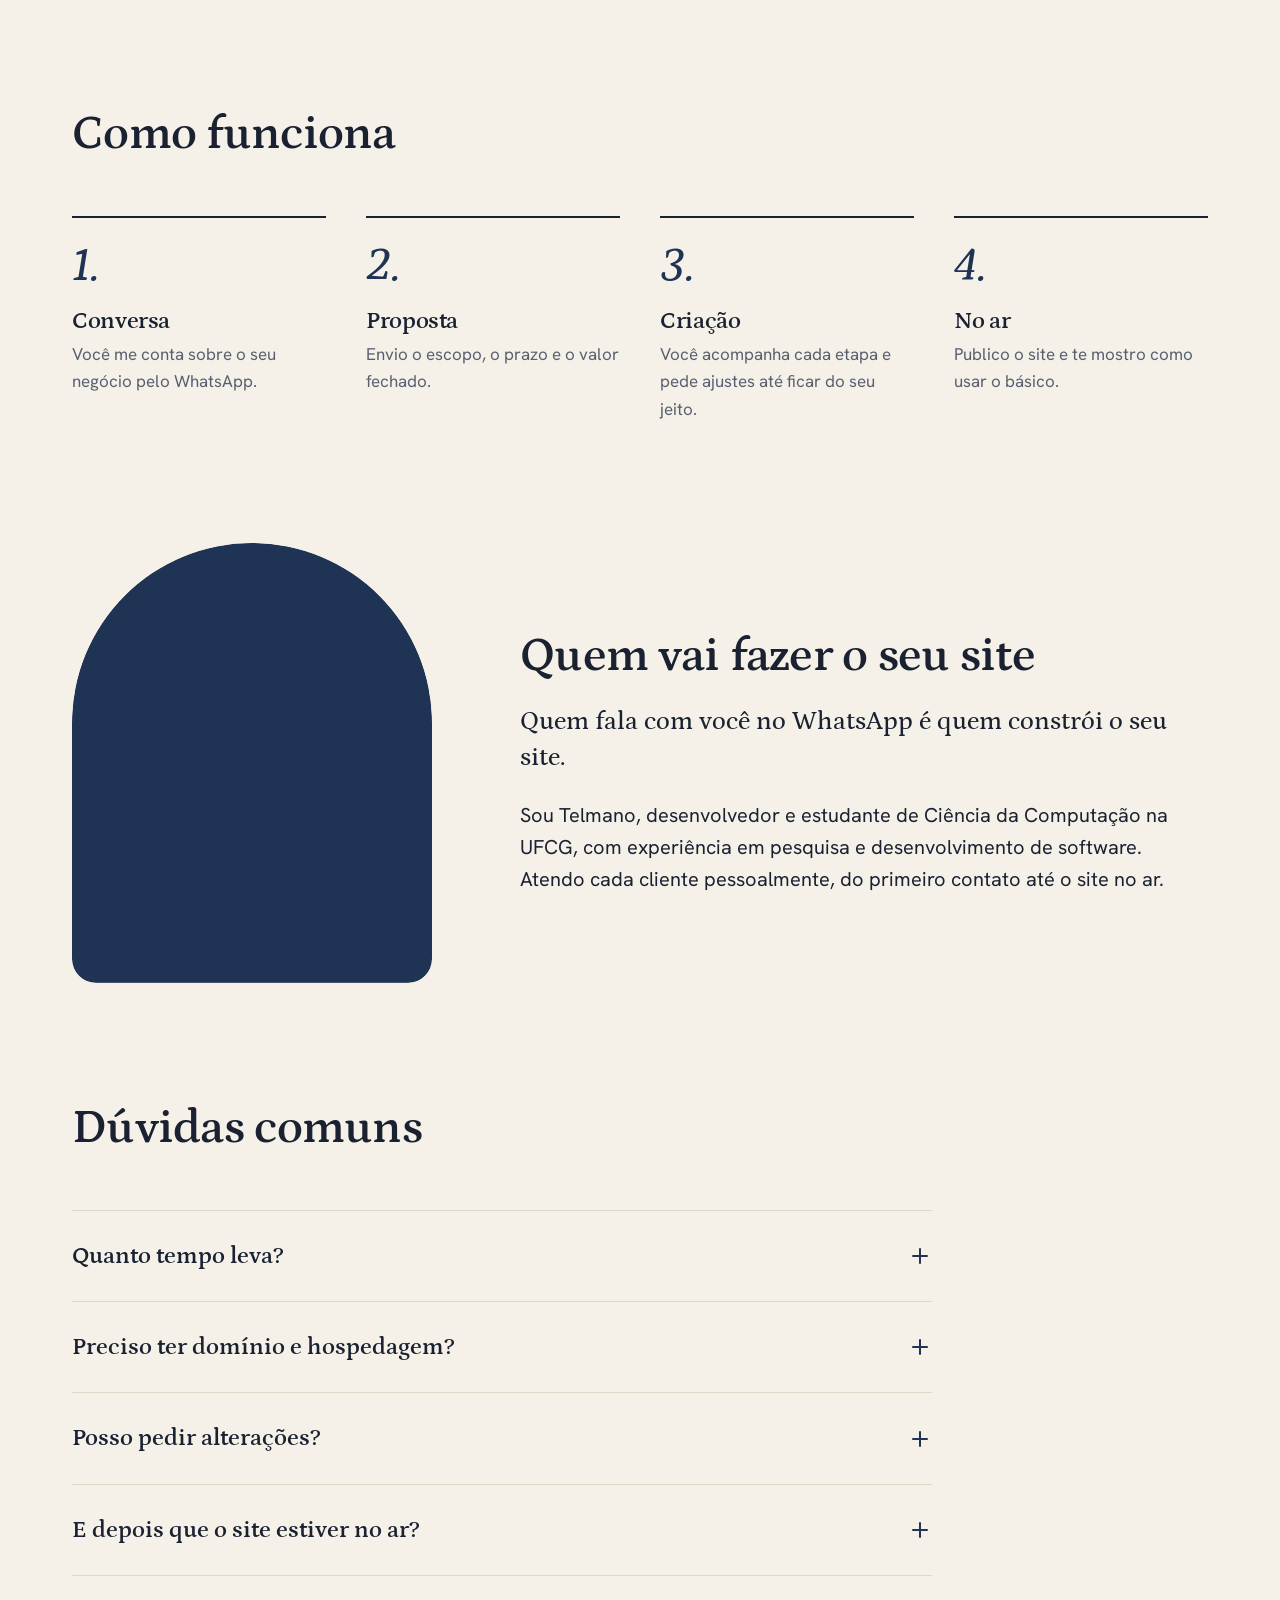
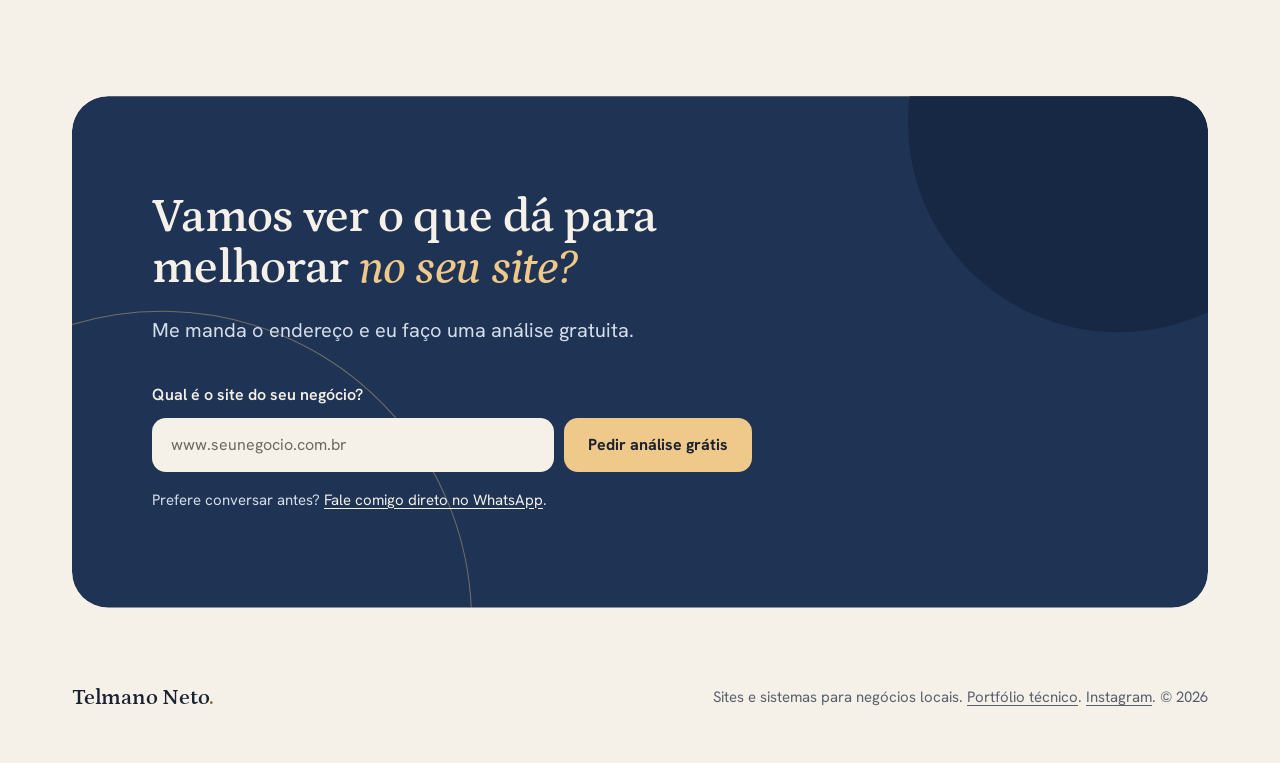
==== commit f044215c: "Update index.html" ====
--- a/index.html
+++ b/index.html
@@ -175,7 +175,7 @@
           </div>
           <ul class="svc" data-stagger>
             <li><span class="svc-name">Landing page</span><span class="svc-desc">Uma página focada em transformar visitante em contato.</span><span class="svc-price"><small>a partir de</small><span class="big">R$499</span></span></li>
-            <li><span class="svc-name">Site institucional</span><span class="svc-desc">Site completo com as páginas que o seu negócio precisa.</span><span class="svc-price"><small>a partir de</small><span class="big">R$999</span></span></li>
+            <li><span class="svc-name">Site institucional</span><span class="svc-desc">Site completo com as páginas que o seu negócio precisa.</span><span class="svc-price"><small>a partir de</small><span class="big">R$499</span></span></li>
             <li><span class="svc-name">Site com sistema sob medida</span><span class="svc-desc">O seu site junto com um painel para gerenciar reservas, imóveis, clientes ou pedidos.</span><span class="svc-price"><small>a partir de</small><span class="big">R$1.499</span></span></li>
             <li><span class="svc-name">Redesign</span><span class="svc-desc">O seu site atual, reformulado e mais rápido.</span><span class="svc-price"><small>a partir de</small><span class="big">R$499</span></span></li>
           </ul>
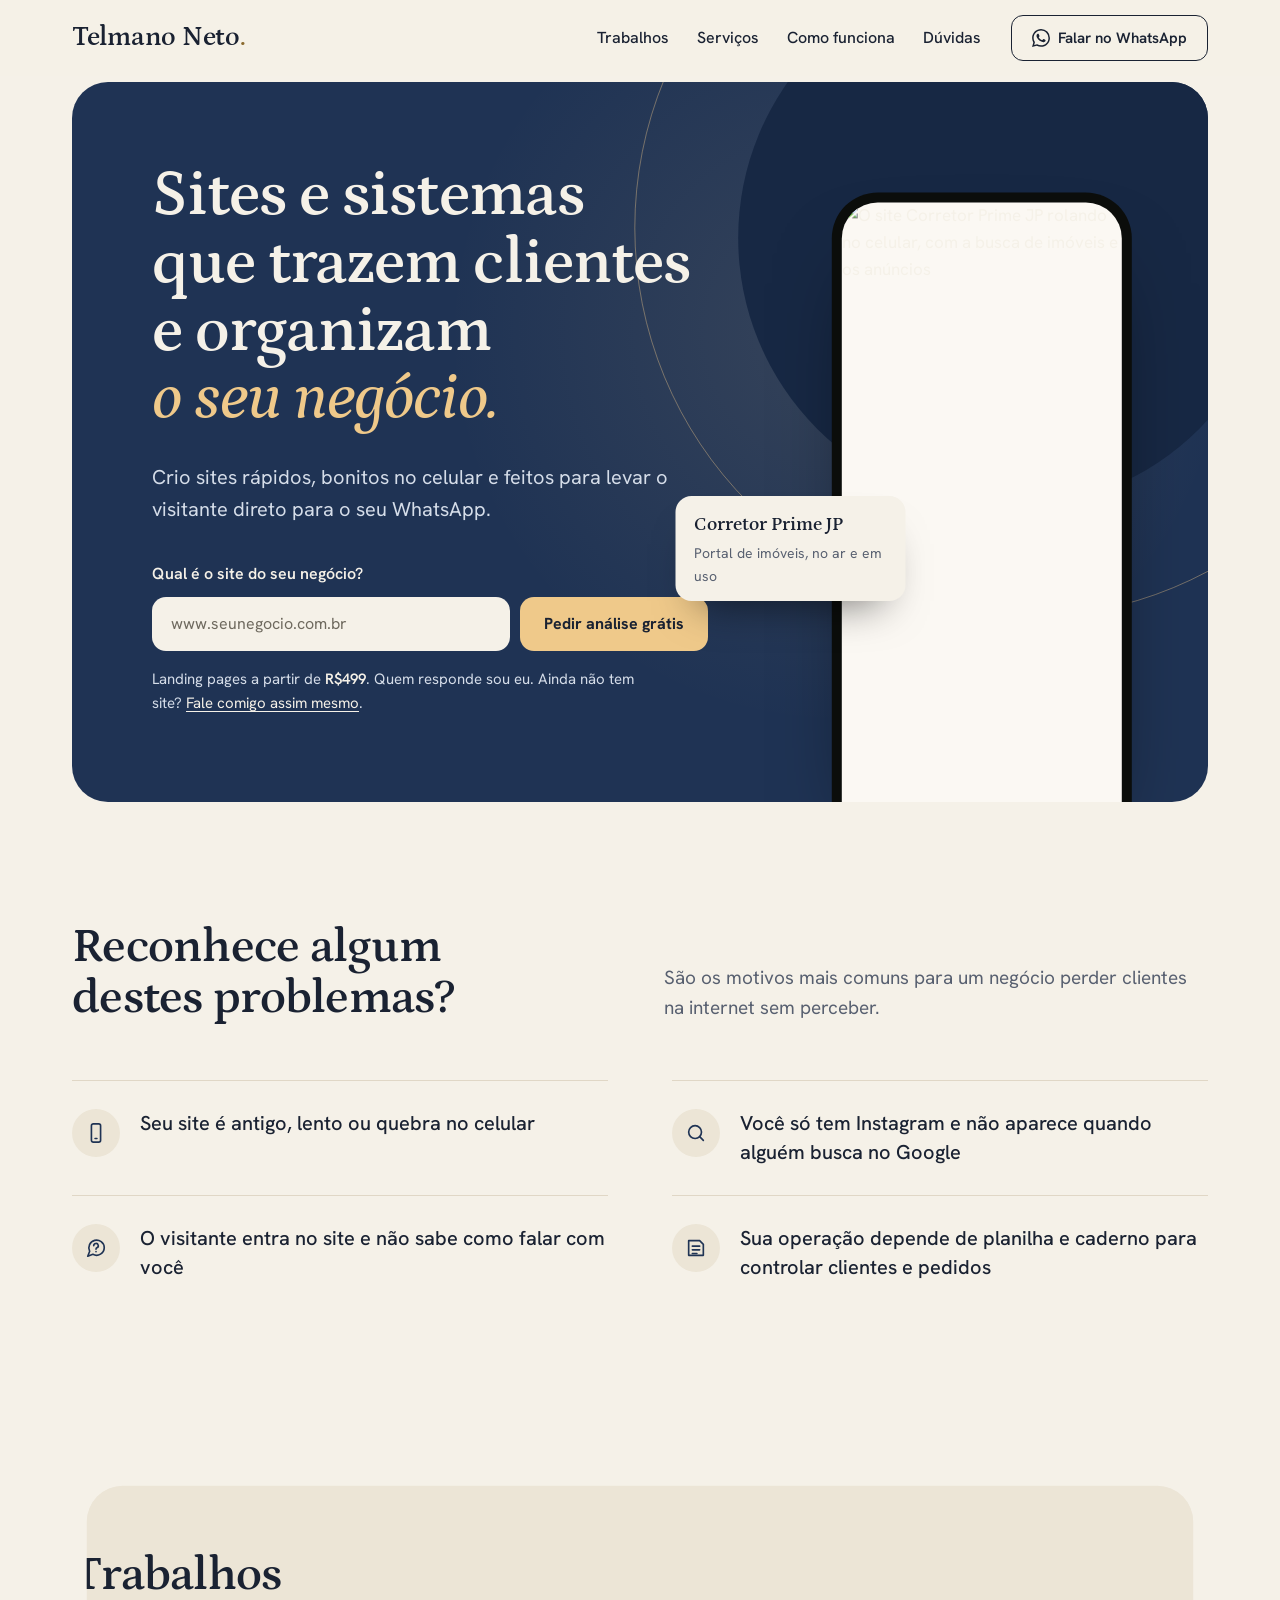
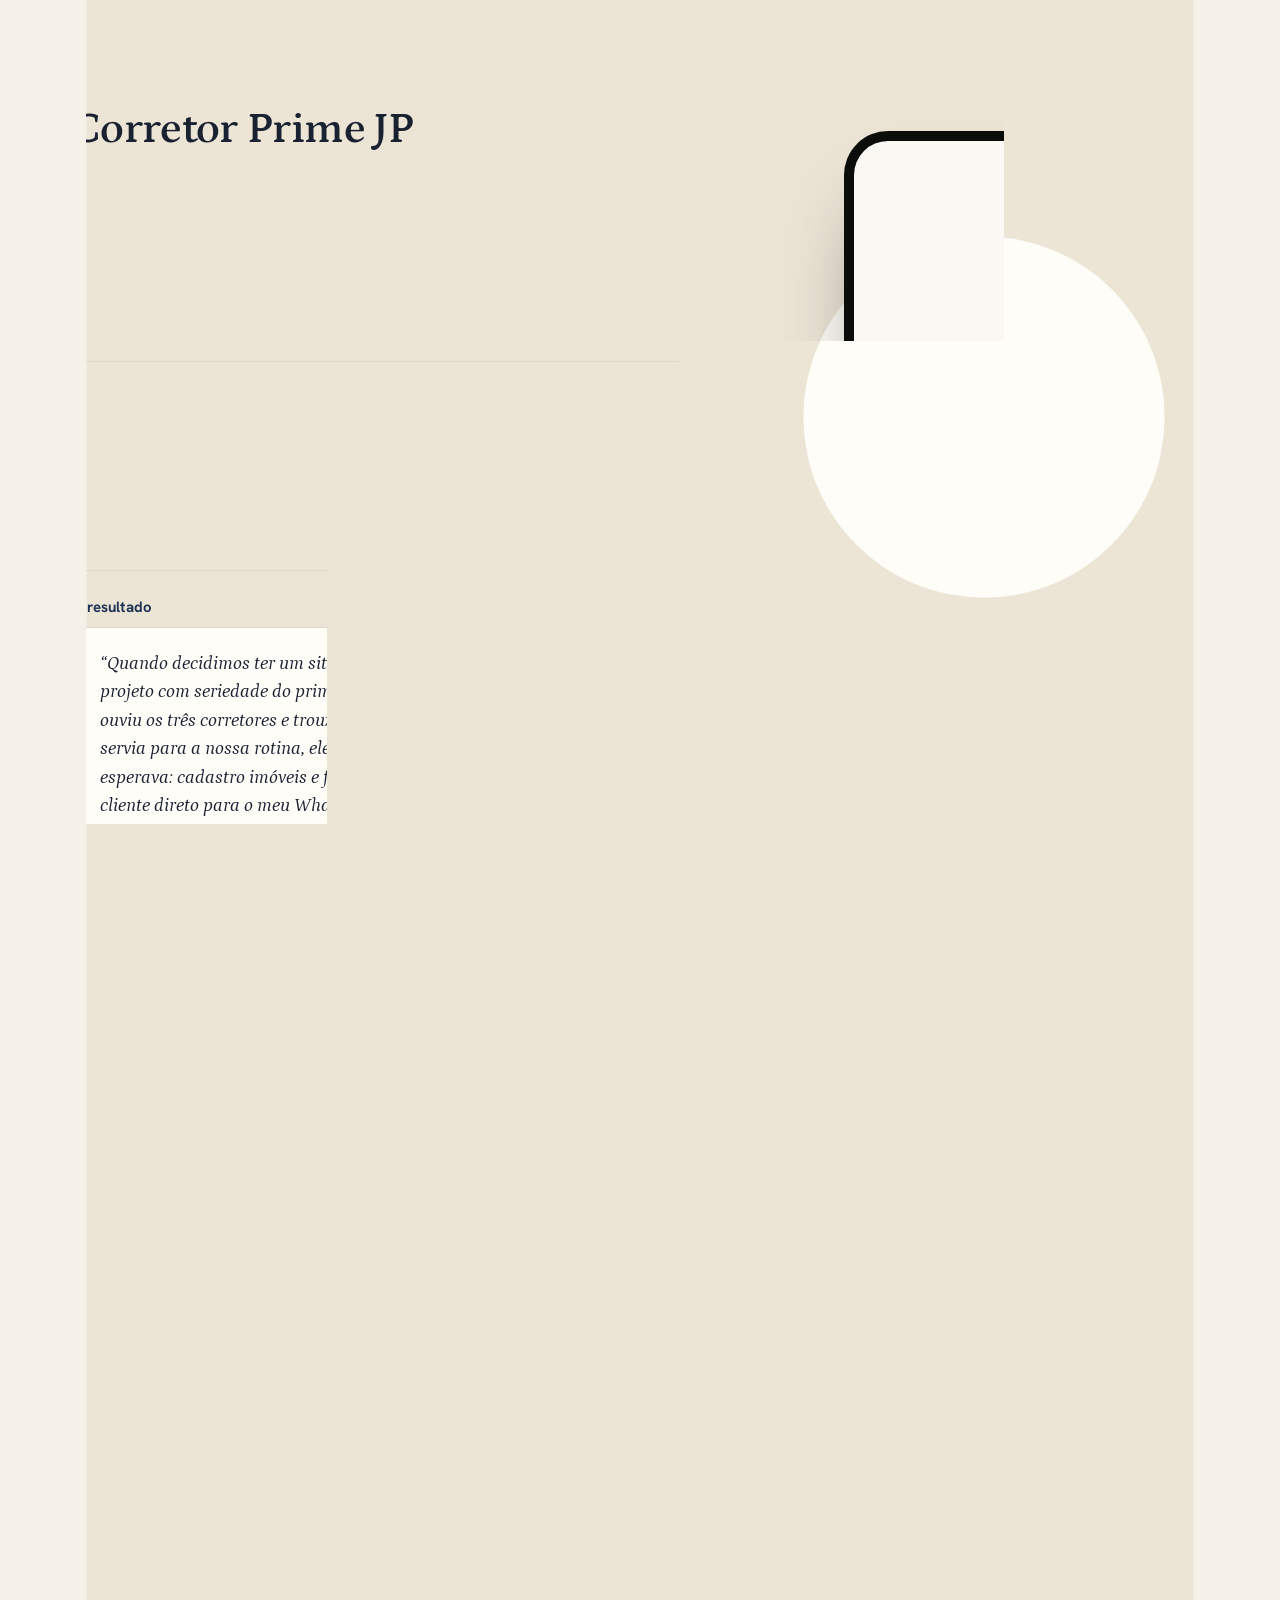
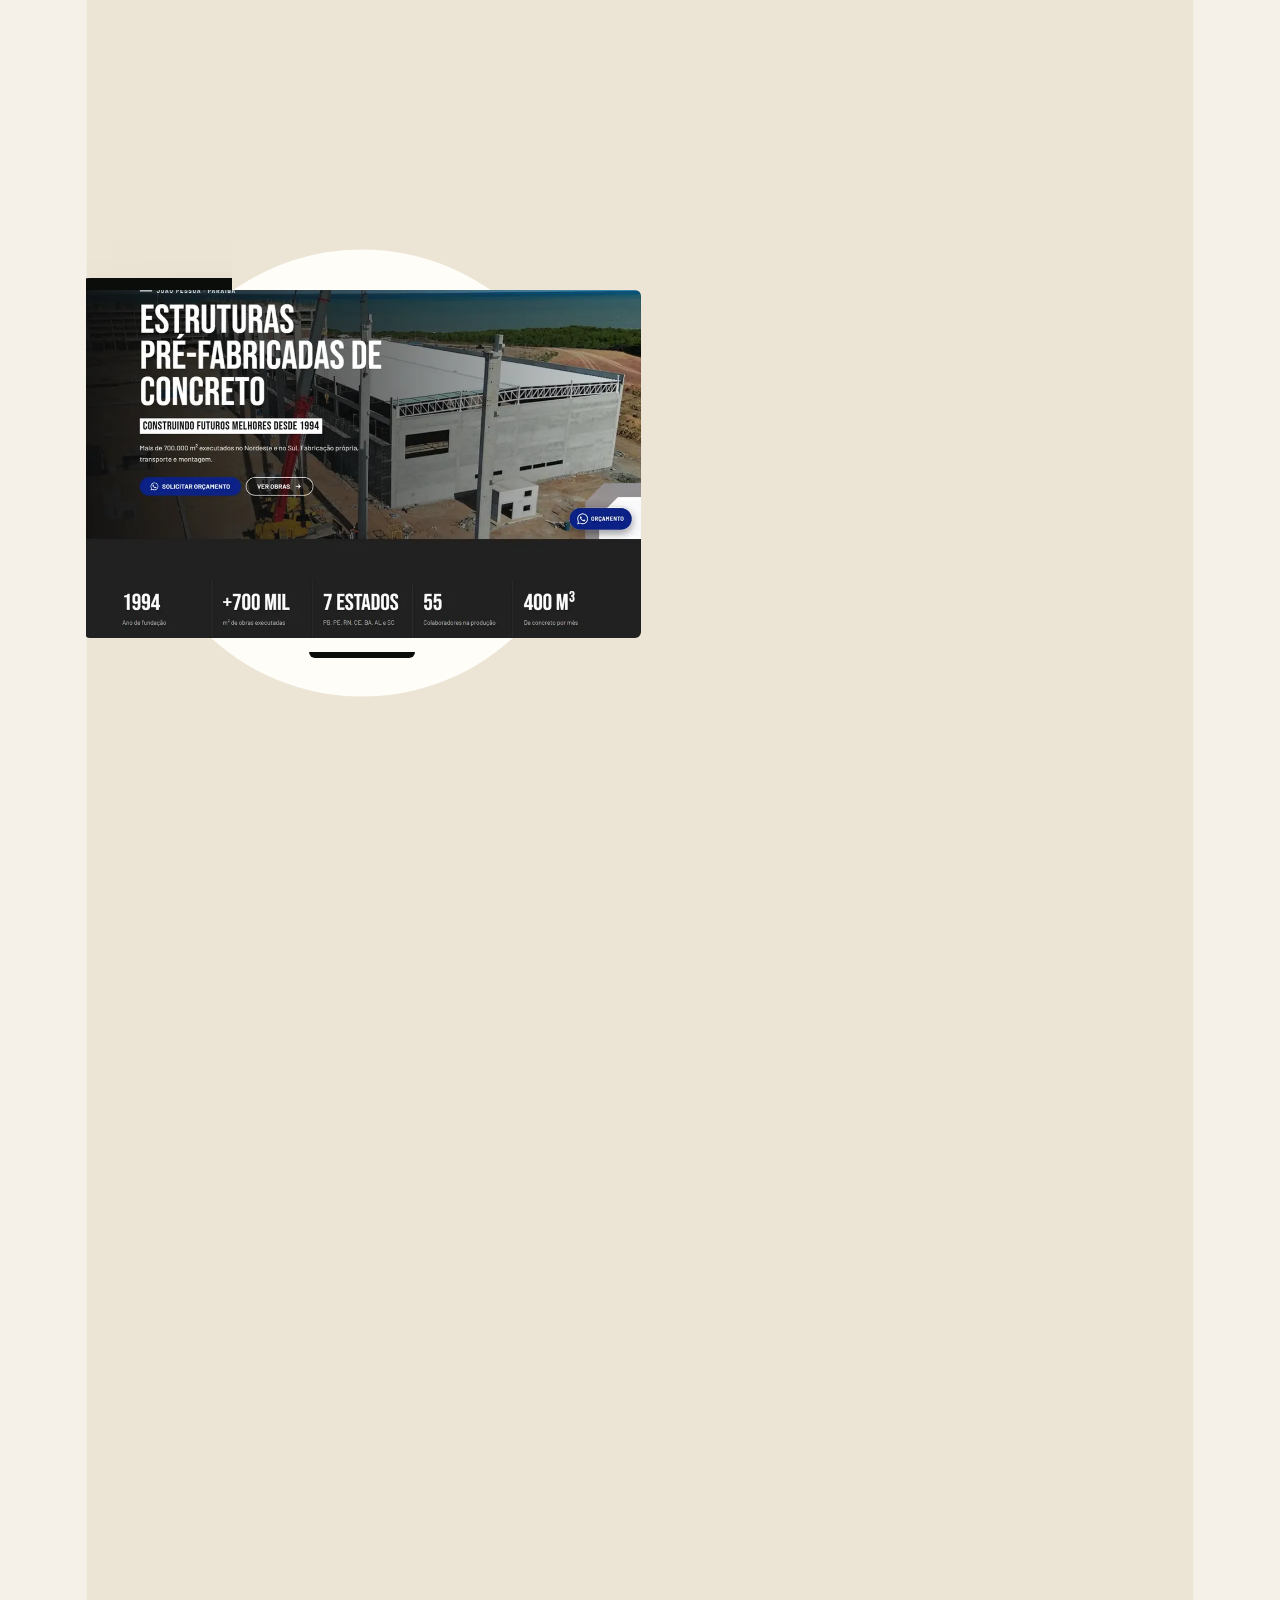
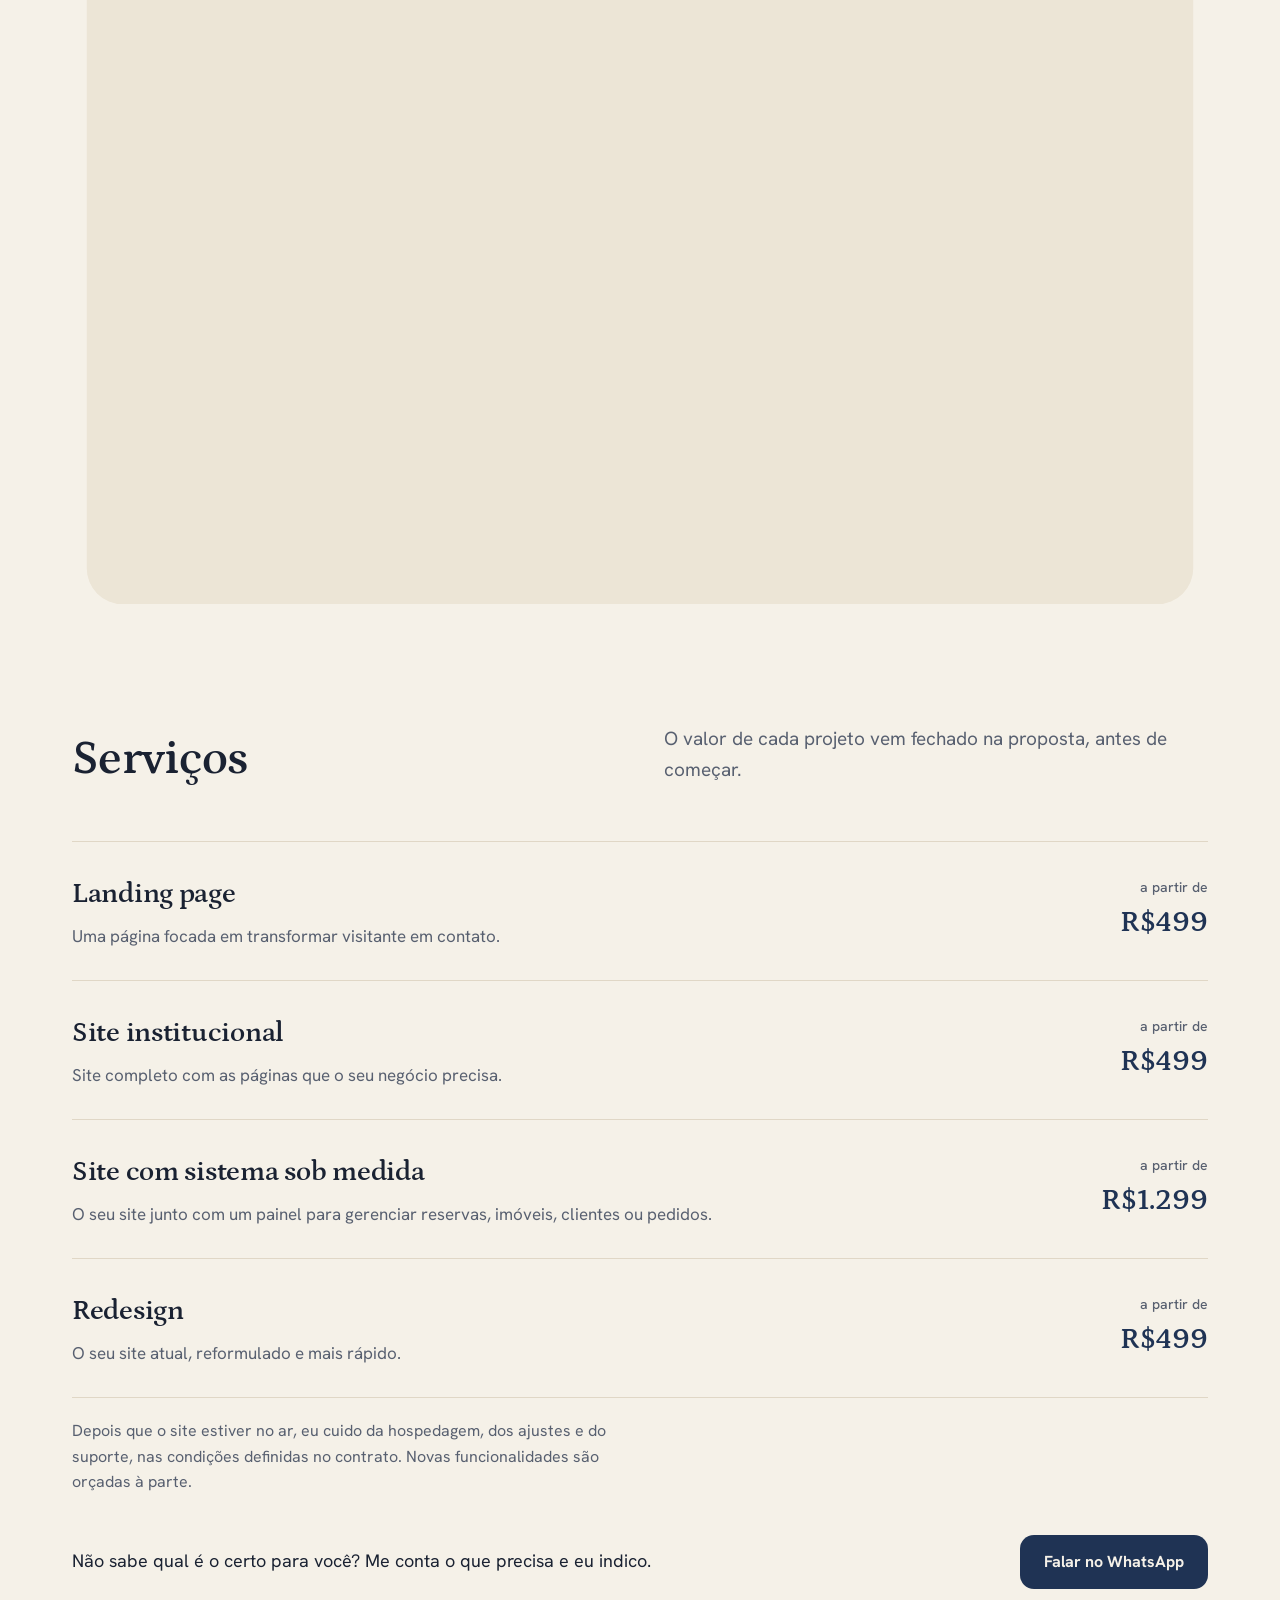
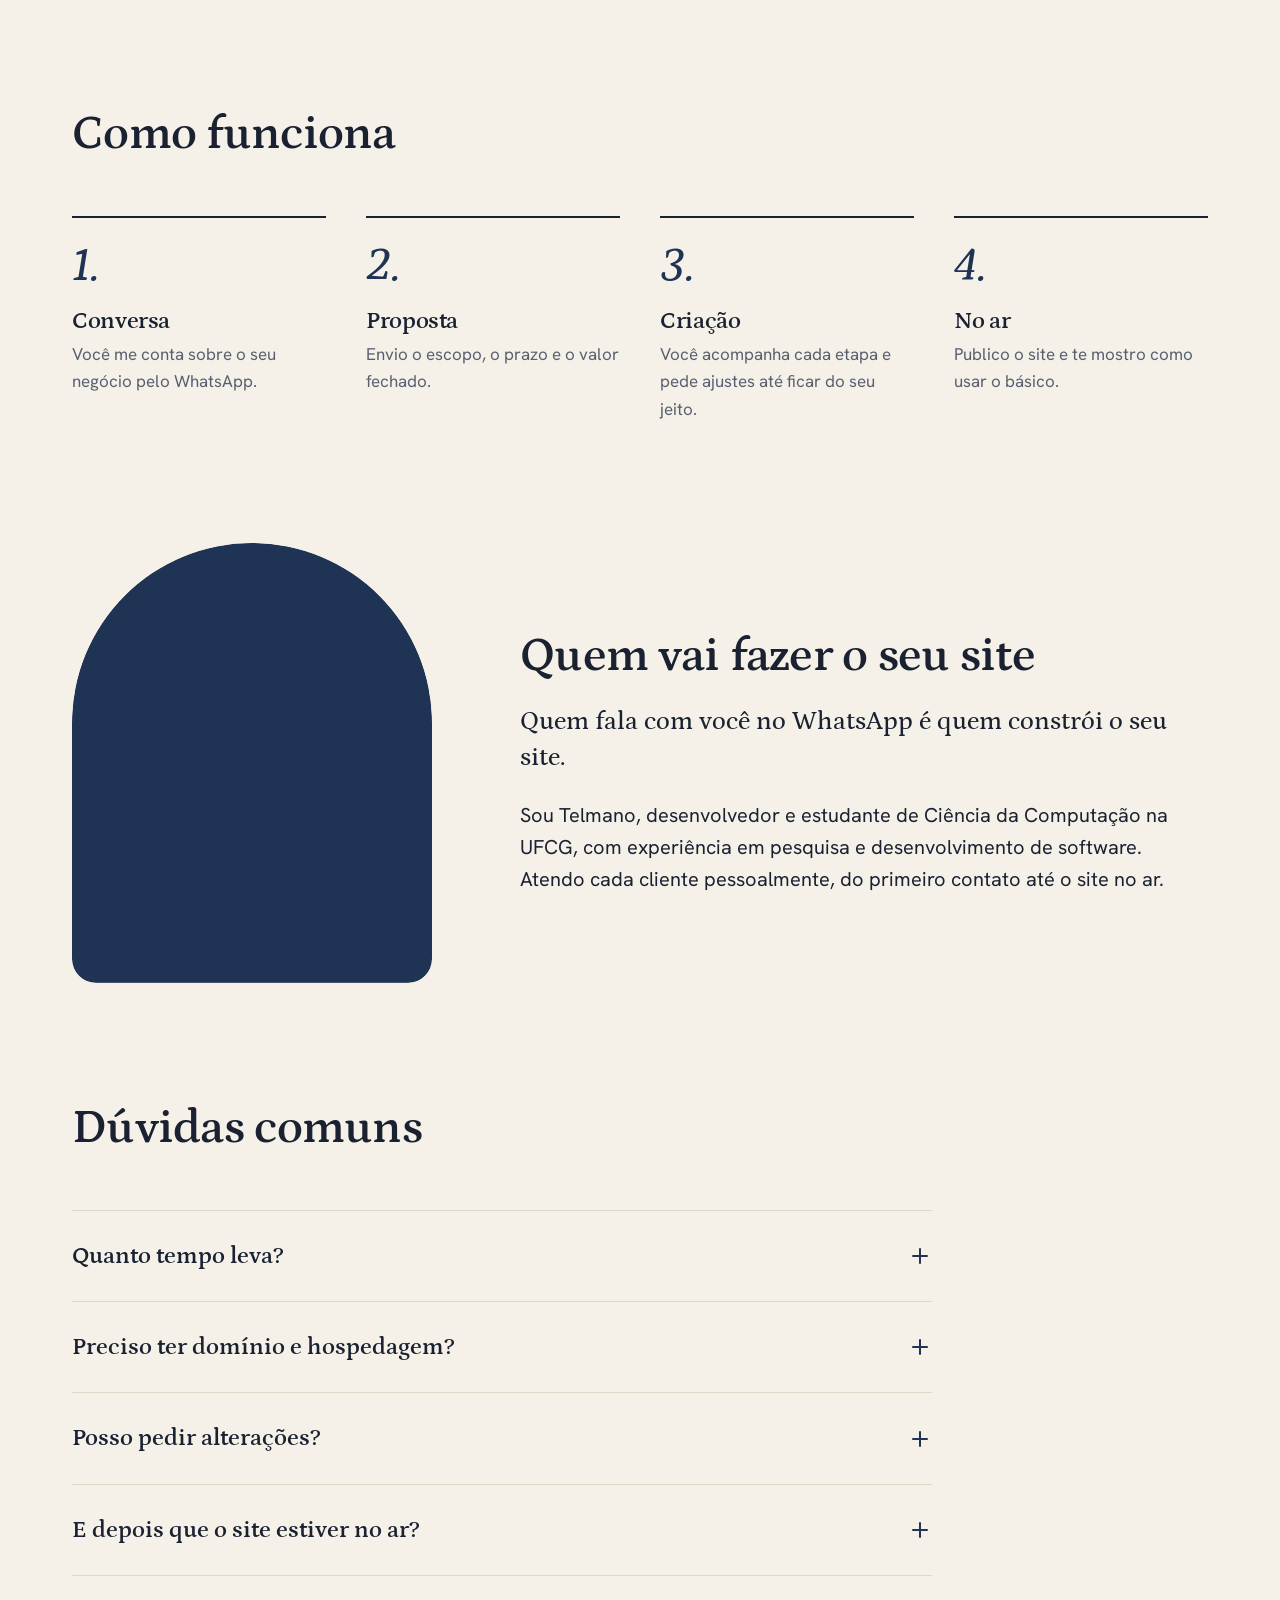
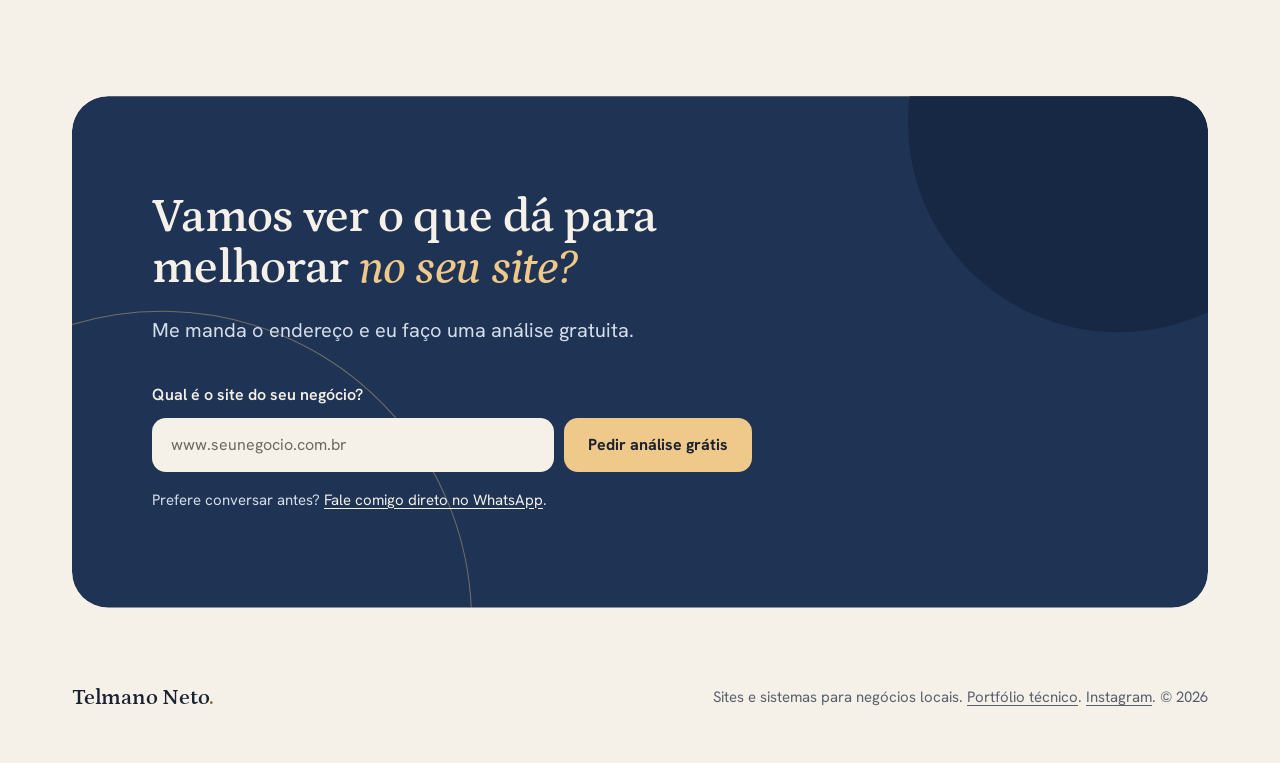
==== commit ed19f5c9: "Change price for custom system site service Updated the price for the custom system site service." ====
--- a/index.html
+++ b/index.html
@@ -176,7 +176,7 @@
           <ul class="svc" data-stagger>
             <li><span class="svc-name">Landing page</span><span class="svc-desc">Uma página focada em transformar visitante em contato.</span><span class="svc-price"><small>a partir de</small><span class="big">R$499</span></span></li>
             <li><span class="svc-name">Site institucional</span><span class="svc-desc">Site completo com as páginas que o seu negócio precisa.</span><span class="svc-price"><small>a partir de</small><span class="big">R$499</span></span></li>
-            <li><span class="svc-name">Site com sistema sob medida</span><span class="svc-desc">O seu site junto com um painel para gerenciar reservas, imóveis, clientes ou pedidos.</span><span class="svc-price"><small>a partir de</small><span class="big">R$1.499</span></span></li>
+            <li><span class="svc-name">Site com sistema sob medida</span><span class="svc-desc">O seu site junto com um painel para gerenciar reservas, imóveis, clientes ou pedidos.</span><span class="svc-price"><small>a partir de</small><span class="big">R$1.299</span></span></li>
             <li><span class="svc-name">Redesign</span><span class="svc-desc">O seu site atual, reformulado e mais rápido.</span><span class="svc-price"><small>a partir de</small><span class="big">R$499</span></span></li>
           </ul>
           <p class="svc-note reveal">Depois que o site estiver no ar, eu cuido da hospedagem, dos ajustes e do suporte, nas condições definidas no contrato. Novas funcionalidades são orçadas à parte.</p>
